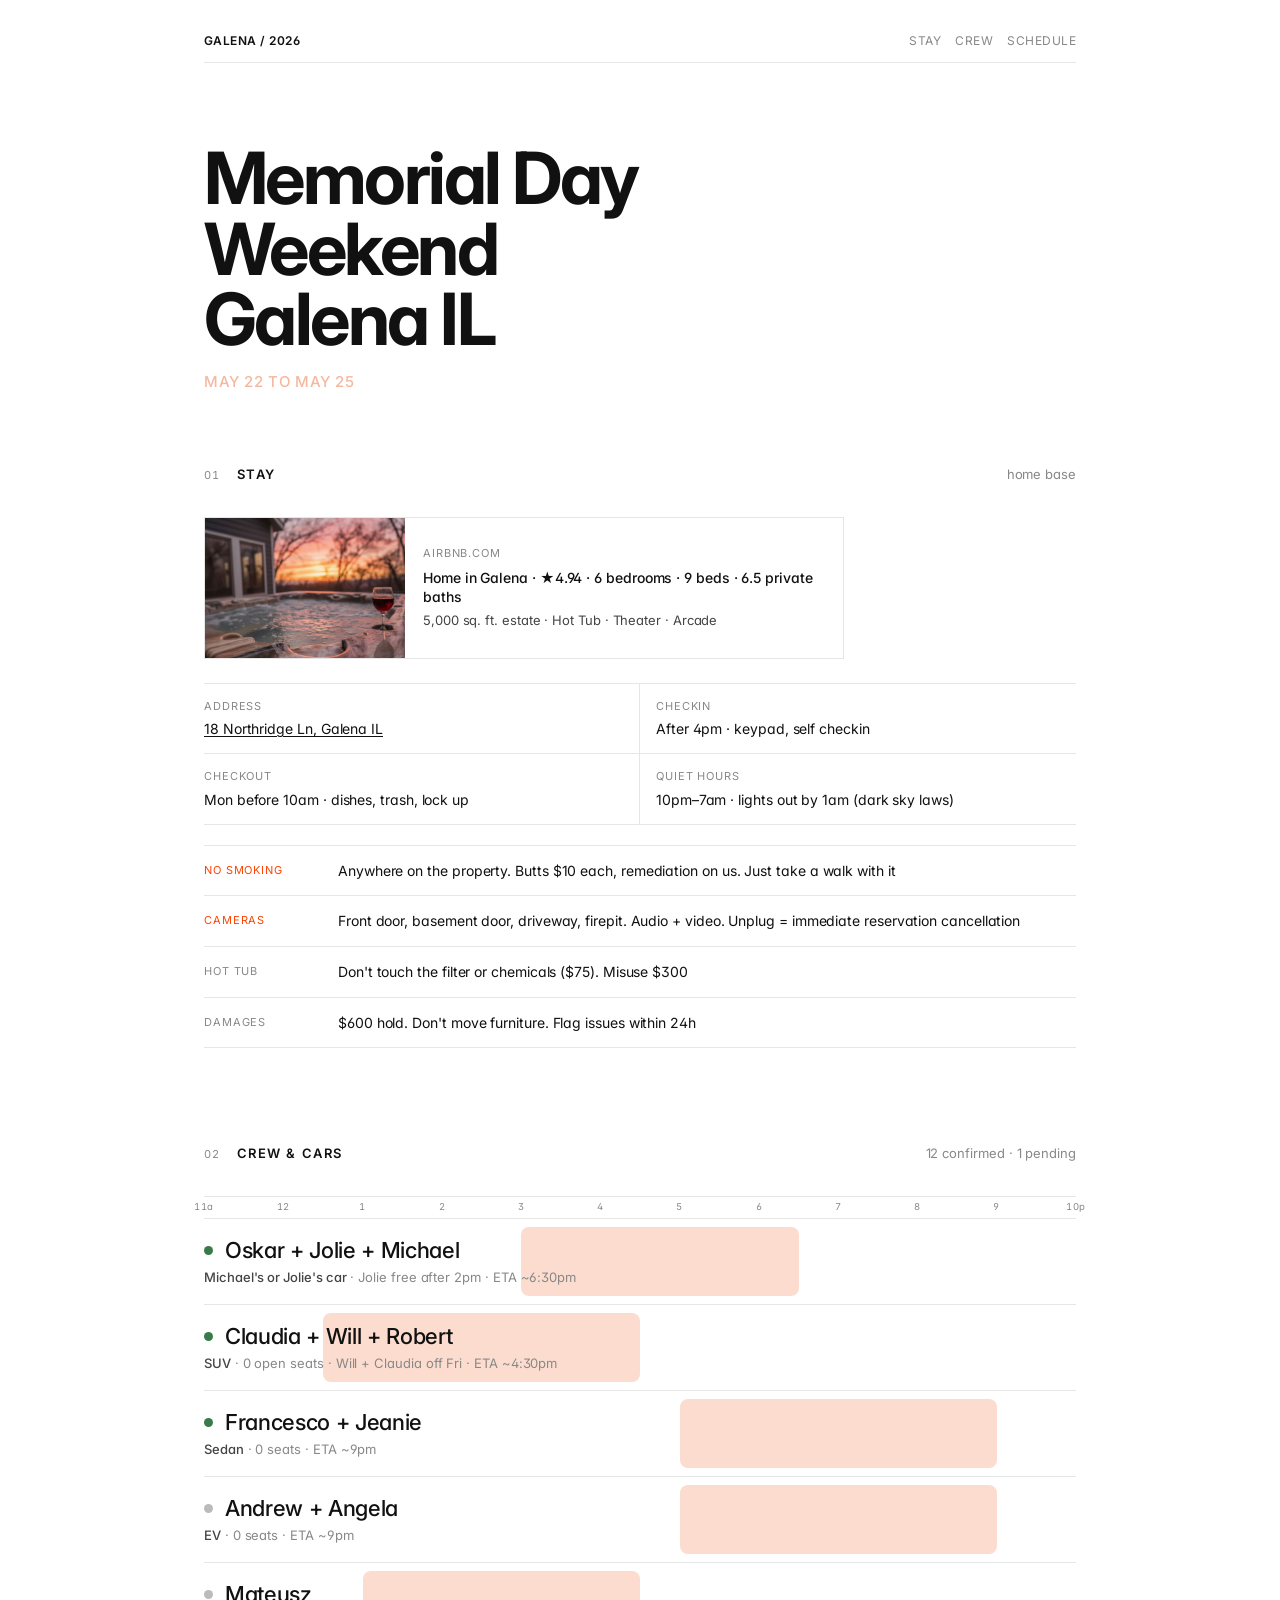
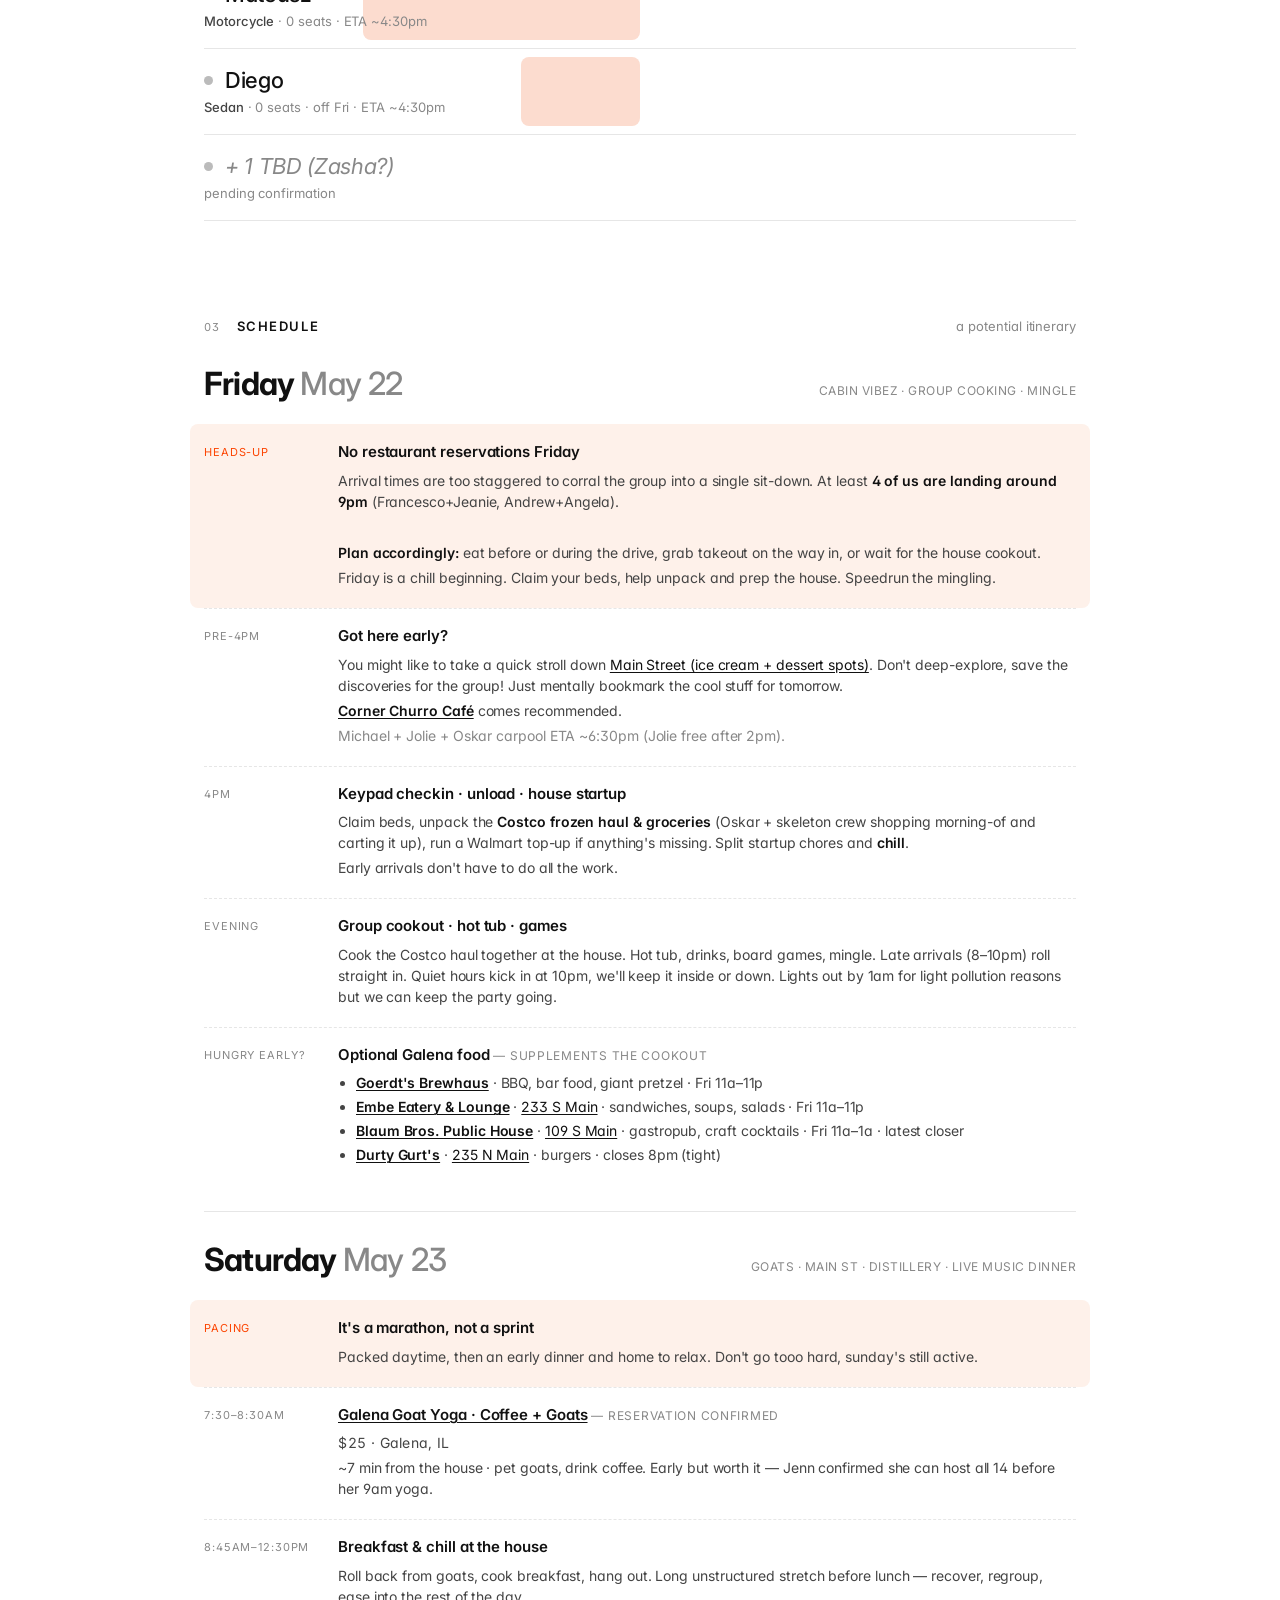
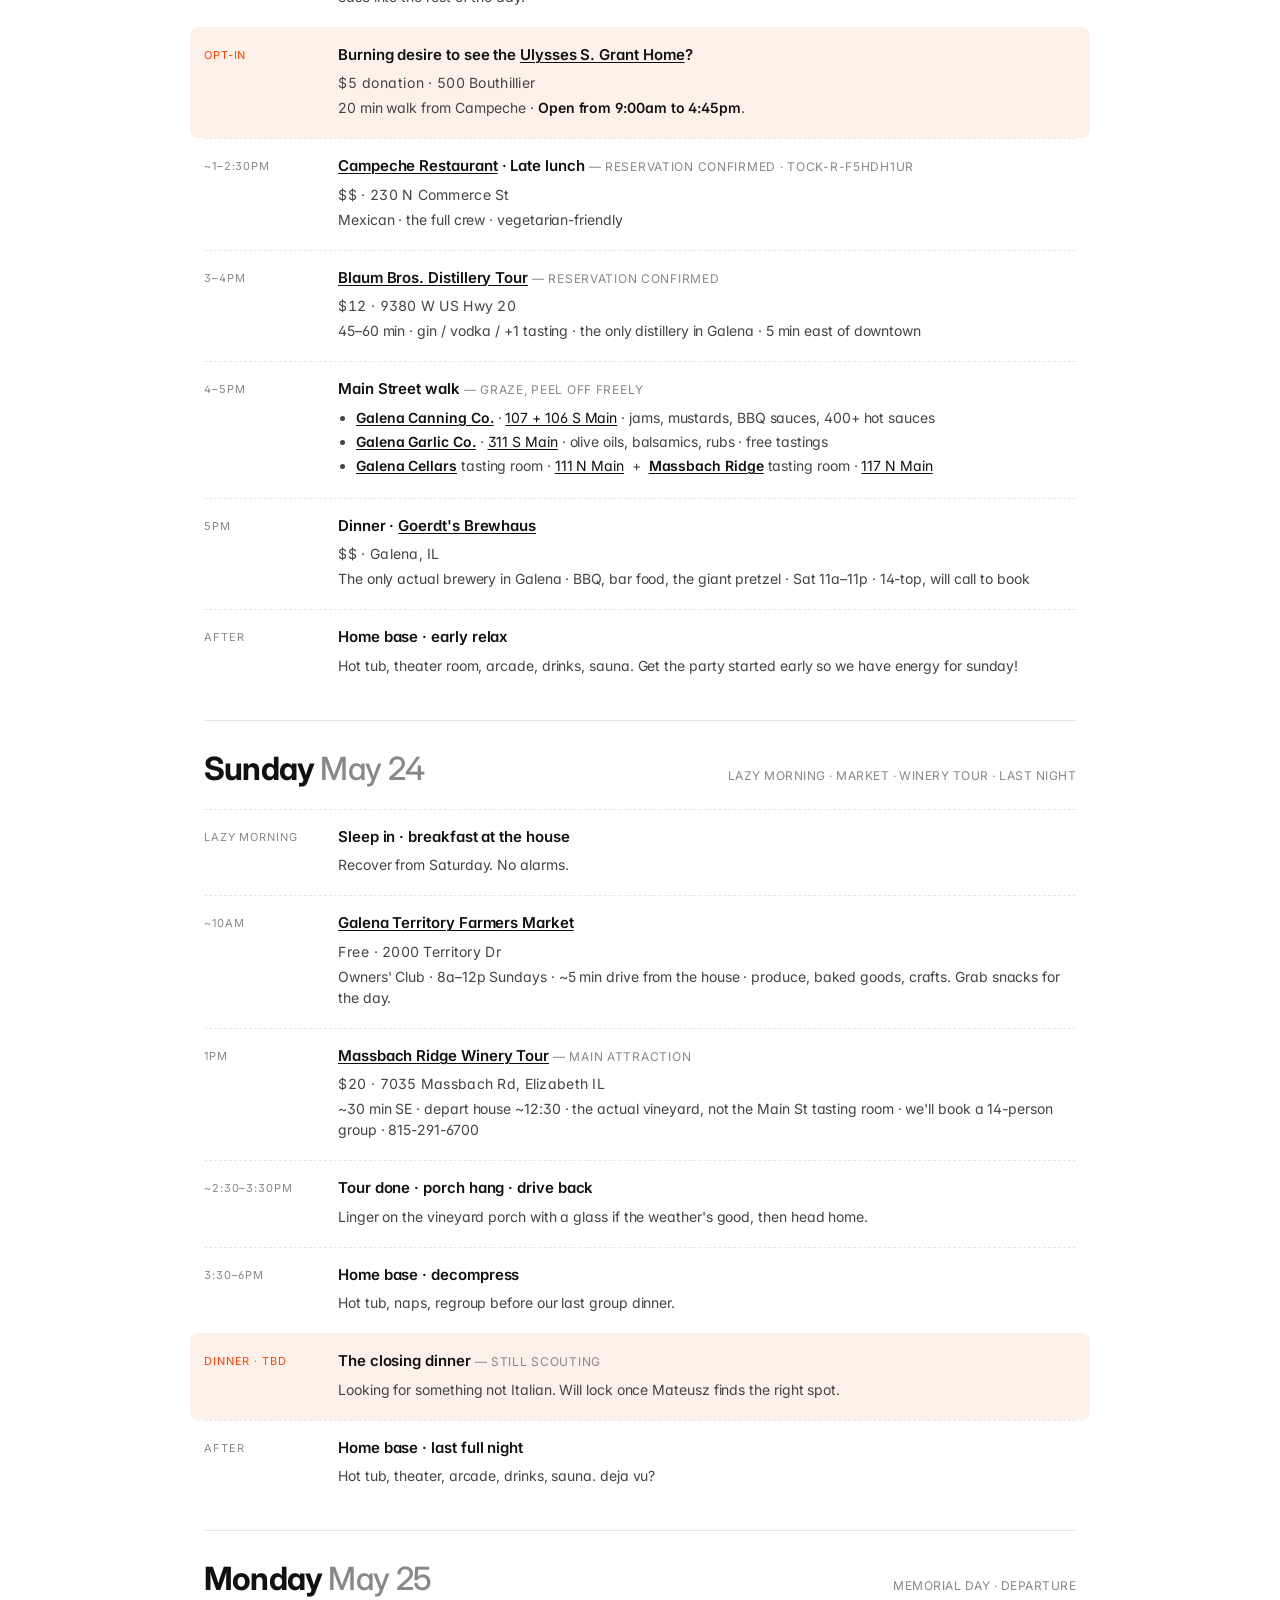
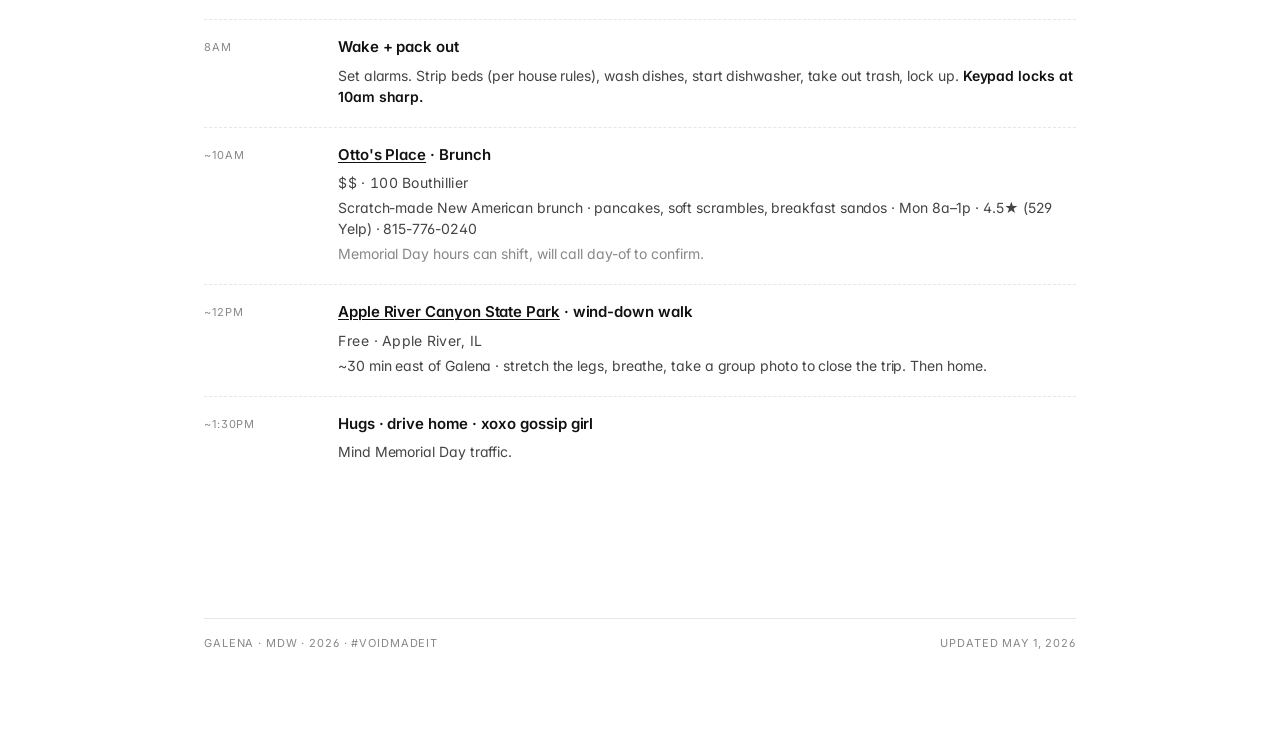
==== docs/index.html @ 702eac86 "Saturday updates: drop Berning, confirm reservations, motorcycle solo - Remove Berning Acres; merge " ====
<!doctype html>
<html lang="en">

<head>
  <meta charset="utf-8" />
  <meta name="viewport" content="width=device-width, initial-scale=1" />
  <title>Galena 2026</title>
  <meta name="description" content="Memorial Day Weekend 2026. Galena, Illinois. May 22–25." />
  <link rel="preconnect" href="https://fonts.googleapis.com">
  <link rel="preconnect" href="https://fonts.gstatic.com" crossorigin>
  <link href="https://fonts.googleapis.com/css2?family=Inter:wght@400;500;600;700&display=swap" rel="stylesheet">
  <link rel="stylesheet" href="styles.css" />
</head>

<body>
  <div class="wrap">

    <div class="topbar">
      <span class="marker">GALENA / 2026</span>
      <nav>
        <a href="#stay">Stay</a>
        <a href="#crew">Crew</a>
        <a href="#days">Schedule</a>
      </nav>
    </div>

    <header class="hero">
      <h1>Memorial Day Weekend Galena IL</h1>
      <h2>May 22 to May 25</h2>
    </header>

    <!-- ——— Stay ——— -->
    <section id="stay">
      <div class="head">
        <span class="num">01</span>
        <h2>Stay</h2>
        <span class="sub">home base</span>
      </div>
      <a class="imsg" href="https://www.airbnb.com/l/AYrg5G9y" target="_blank" rel="noopener">
        <div class="img" style="background-image:url('images/airbnb-cover.jpg')"></div>
        <div class="body">
          <div class="domain">airbnb.com</div>
          <div class="title">Home in Galena · ★4.94 · 6 bedrooms · 9 beds · 6.5 private baths</div>
          <div class="desc">5,000 sq. ft. estate · Hot Tub · Theater · Arcade</div>
        </div>
      </a>

      <div class="facts">
        <div>
          <div class="label">Address</div>
          <div><a href="https://www.google.com/maps/search/?api=1&query=18+Northridge+Ln+Galena+IL+61036"
              target="_blank" rel="noopener">18 Northridge Ln, Galena IL</a></div>
        </div>
        <div>
          <div class="label">Checkin</div>
          <div>After 4pm · keypad, self checkin</div>
        </div>
        <div>
          <div class="label">Checkout</div>
          <div>Mon before 10am · dishes, trash, lock up</div>
        </div>
        <div>
          <div class="label">Quiet hours</div>
          <div>10pm–7am · lights out by 1am (dark sky laws)</div>
        </div>
      </div>

      <div class="alerts" style="margin-top:20px">
        <div class="alert warn">
          <div class="label">No smoking</div>
          <div>Anywhere on the property. Butts $10 each, remediation on us. Just take a walk with it</div>
        </div>
        <div class="alert warn">
          <div class="label">Cameras</div>
          <div>Front door, basement door, driveway, firepit. Audio + video. Unplug = immediate reservation cancellation
          </div>
        </div>
        <div class="alert">
          <div class="label">Hot tub</div>
          <div>Don't touch the filter or chemicals ($75). Misuse $300</div>
        </div>
        <div class="alert">
          <div class="label">Damages</div>
          <div>$600 hold. Don't move furniture. Flag issues within 24h</div>
        </div>
      </div>
    </section>

    <!-- ——— Crew + Cars ——— -->
    <section id="crew">
      <div class="head">
        <span class="num">02</span>
        <h2>Crew &amp; Cars</h2>
        <span class="sub">12 confirmed · 1 pending</span>
      </div>
      <div class="fleet has-gantt">
        <div class="gantt-axis" aria-hidden="true">
          <span style="left:0%">11a</span>
          <span style="left:9.09%">12</span>
          <span style="left:18.18%">1</span>
          <span style="left:27.27%">2</span>
          <span style="left:36.36%">3</span>
          <span style="left:45.45%">4</span>
          <span style="left:54.54%">5</span>
          <span style="left:63.63%">6</span>
          <span style="left:72.72%">7</span>
          <span style="left:81.81%">8</span>
          <span style="left:90.90%">9</span>
          <span style="left:100%">10p</span>
        </div>
        <div class="party" style="--start:4;--end:7.5">
          <div class="who"><span class="dot go"></span>Oskar + Jolie + Michael</div>
          <div class="meta"><span class="vehicle">Michael's or Jolie's car</span> · Jolie free after 2pm · ETA ~6:30pm
          </div>
        </div>
        <div class="party" style="--start:1.5;--end:5.5">
          <div class="who"><span class="dot go"></span>Claudia + Will + Robert</div>
          <div class="meta"><span class="vehicle">SUV</span> · 0 open seats · Will + Claudia off Fri · ETA ~4:30pm</div>
        </div>
        <div class="party" style="--start:6;--end:10">
          <div class="who"><span class="dot go"></span>Francesco + Jeanie</div>
          <div class="meta"><span class="vehicle">Sedan</span> · 0 seats · ETA ~9pm</div>
        </div>
        <div class="party" style="--start:6;--end:10">
          <div class="who"><span class="dot solo"></span>Andrew + Angela</div>
          <div class="meta"><span class="vehicle">EV</span> · 0 seats · ETA ~9pm</div>
        </div>
        <div class="party" style="--start:2;--end:5.5">
          <div class="who"><span class="dot solo"></span>Mateusz</div>
          <div class="meta"><span class="vehicle">Motorcycle</span> · 0 seats · ETA ~4:30pm</div>
        </div>
        <div class="party" style="--start:4;--end:5.5">
          <div class="who"><span class="dot solo"></span>Diego</div>
          <div class="meta"><span class="vehicle">Sedan</span> · 0 seats · off Fri · ETA ~4:30pm</div>
        </div>
        <div class="party tbd">
          <div class="who"><span class="dot solo"></span>+ 1 TBD (Zasha?)</div>
          <div class="meta">pending confirmation</div>
        </div>
      </div>
    </section>

    <!-- ——— Days ——— -->
    <section id="days">
      <div class="head">
        <span class="num">03</span>
        <h2>Schedule</h2>
        <span class="sub">a potential itinerary</span>
      </div>

      <article class="day">
        <div class="day-head">
          <h3>Friday <span class="dim">May 22</span></h3>
          <div class="tagline">cabin vibez · group cooking · mingle</div>
        </div>
        <div class="block warm">
          <div class="time">Heads-up</div>
          <div>
            <h4>No restaurant reservations Friday</h4>
            <p>Arrival times are too staggered to corral the group into a single sit-down. At least <strong>4 of us are
                landing around 9pm</strong> (Francesco+Jeanie, Andrew+Angela).</p>
            <br>
            <p><strong>Plan accordingly:</strong>
              eat before or during the drive, grab takeout on the way in, or wait for the house cookout.</p>
            <p>Friday is a chill beginning. Claim your beds, help unpack and prep the house. Speedrun the mingling.</p>
          </div>
        </div>
        <div class="block">
          <div class="time">Pre-4pm</div>
          <div>
            <h4>Got here early?</h4>
            <p>You might like to take a quick stroll down <a
                href="https://www.google.com/maps/search/ice+cream/@42.4152861,-90.4303959,17z" target="_blank"
                rel="noopener">Main Street (ice cream + dessert spots)</a>. Don't deep-explore, save the discoveries
              for the group! Just mentally bookmark the cool stuff for tomorrow.</p>
            <p><strong><a href="http://www.cornerchurrocafe.com/" target="_blank" rel="noopener">Corner Churro
                  Café</a></strong> comes recommended.</p>
            <p class="note">Michael + Jolie + Oskar carpool ETA ~6:30pm (Jolie free after 2pm).</p>
          </div>
        </div>
        <div class="block">
          <div class="time">4pm</div>
          <div>
            <h4>Keypad checkin · unload · house startup</h4>
            <p>Claim beds, unpack the <strong>Costco frozen haul &amp; groceries</strong> (Oskar + skeleton crew
              shopping
              morning-of and carting it up), run a Walmart top-up if anything's missing. Split startup chores
              and <strong>chill</strong>.</p>
            <p>Early arrivals don't have to do all the work.</p>
          </div>
        </div>
        <div class="block">
          <div class="time">Evening</div>
          <div>
            <h4>Group cookout · hot tub · games</h4>
            <p>Cook the Costco haul together at the house. Hot tub, drinks, board games, mingle. Late arrivals
              (8–10pm) roll straight in. Quiet hours kick in at 10pm, we'll keep it inside or down. Lights out by 1am
              for light pollution reasons but we can keep the party going.</p>
          </div>
        </div>
        <div class="block">
          <div class="time">Hungry early?</div>
          <div>
            <h4>Optional Galena food <span class="block-tag">— supplements the cookout</span></h4>
            <ul>
              <li><strong><a href="https://goerdtsbrewhaus.com/" target="_blank" rel="noopener">Goerdt's
                    Brewhaus</a></strong> · BBQ, bar food, giant pretzel · Fri 11a–11p</li>
              <li><strong><a href="https://embegalena.com/" target="_blank" rel="noopener">Embe Eatery &amp;
                    Lounge</a></strong> · <a
                  href="https://www.google.com/maps/search/?api=1&amp;query=Embe+Eatery+and+Lounge+Galena+IL"
                  target="_blank" rel="noopener">233 S Main</a> · sandwiches, soups, salads · Fri 11a–11p</li>
              <li><strong><a href="https://www.blaumbros.com/the-public-house" target="_blank" rel="noopener">Blaum
                    Bros. Public House</a></strong> · <a
                  href="https://www.google.com/maps/search/?api=1&amp;query=Blaum+Bros+Public+House+Galena+IL"
                  target="_blank" rel="noopener">109 S Main</a> · gastropub, craft cocktails · Fri 11a–1a · latest
                closer</li>
              <li><strong><a href="https://www.durtygurtsburgerjoynt.com/" target="_blank" rel="noopener">Durty
                    Gurt's</a></strong> · <a
                  href="https://www.google.com/maps/search/?api=1&amp;query=Durty+Gurts+Galena+IL" target="_blank"
                  rel="noopener">235 N Main</a> · burgers · closes 8pm (tight)</li>
            </ul>
          </div>
        </div>
      </article>

      <article class="day">
        <div class="day-head">
          <h3>Saturday <span class="dim">May 23</span></h3>
          <div class="tagline">goats · main st · distillery · live music dinner</div>
        </div>
        <div class="block warm">
          <div class="time">Pacing</div>
          <div>
            <h4>It's a marathon, not a sprint</h4>
            <p>Packed daytime, then an early dinner and home to relax. Don't go tooo hard, sunday's still active.</p>
          </div>
        </div>
        <div class="block">
          <div class="time">7:30–8:30am</div>
          <div>
            <h4><a href="https://www.galenagoatyoga.com/coffee-goats" target="_blank" rel="noopener">Galena Goat Yoga ·
                Coffee + Goats</a> <span class="block-tag">— reservation confirmed</span></h4>
            <p class="cost-line"><span class="cost">$25</span> · <a
                href="https://www.google.com/maps/search/?api=1&amp;query=Galena+Goat+Yoga+Galena+IL" target="_blank"
                rel="noopener">Galena, IL</a></p>
            <p>~7 min from the house · pet goats, drink coffee. Early but worth it — Jenn confirmed she can host all 14
              before her 9am yoga.</p>
          </div>
        </div>
        <div class="block">
          <div class="time">8:45am–12:30pm</div>
          <div>
            <h4>Breakfast &amp; chill at the house</h4>
            <p>Roll back from goats, cook breakfast, hang out. Long unstructured stretch before lunch — recover,
              regroup, ease into the rest of the day.</p>
          </div>
        </div>
        <div class="block warm">
          <div class="time">Opt-in</div>
          <div>
            <h4>Burning desire to see the <a href="https://www.granthome.org/" target="_blank" rel="noopener">Ulysses S.
                Grant Home</a>?</h4>
            <p class="cost-line"><span class="cost">$5 donation</span> · <a
                href="https://www.google.com/maps/search/?api=1&amp;query=Ulysses+S+Grant+Home+Galena+IL"
                target="_blank" rel="noopener">500 Bouthillier</a></p>
            <p>20 min walk from Campeche · <strong>Open from 9:00am to 4:45pm</strong>.</p>
          </div>
        </div>
        <div class="block">
          <div class="time">~1–2:30pm</div>
          <div>
            <h4><a href="https://www.campecherestaurant.net/menu" target="_blank" rel="noopener">Campeche
                Restaurant</a> · Late lunch <span class="block-tag">— reservation confirmed · TOCK-R-F5HDH1UR</span></h4>
            <p class="cost-line"><span class="cost">$$</span> · <a
                href="https://www.google.com/maps/place/Campeche+Restaurant/@42.4170213,-90.4282602,17z/data=!3m1!4b1!4m6!3m5!1s0x87e2cfbc19038e0f:0xc1abfa9c0ca53950!8m2!3d42.4170213!4d-90.4256853"
                target="_blank" rel="noopener">230 N Commerce St</a></p>
            <p>Mexican · the full crew · vegetarian-friendly</p>
          </div>
        </div>
        <div class="block">
          <div class="time">3–4pm</div>
          <div>
            <h4><a href="https://www.blaumbros.com/distillery-tour" target="_blank" rel="noopener">Blaum Bros.
                Distillery Tour</a> <span class="block-tag">— reservation confirmed</span></h4>
            <p class="cost-line"><span class="cost">$12</span> · <a
                href="https://www.google.com/maps/search/?api=1&amp;query=Blaum+Bros+Distilling+9380+W+US+Hwy+20+Galena+IL"
                target="_blank" rel="noopener">9380 W US Hwy 20</a></p>
            <p>45–60 min · gin / vodka / +1 tasting · the only distillery in Galena · 5 min east of downtown</p>
          </div>
        </div>
        <div class="block">
          <div class="time">4–5pm</div>
          <div>
            <h4>Main Street walk <span class="block-tag">— graze, peel off freely</span></h4>
            <ul>
              <li><strong><a href="https://galenacanning.com/" target="_blank" rel="noopener">Galena Canning
                    Co.</a></strong> · <a
                  href="https://www.google.com/maps/search/?api=1&amp;query=Galena+Canning+Company+Galena+IL"
                  target="_blank" rel="noopener">107 + 106 S Main</a> · jams, mustards, BBQ sauces, 400+ hot sauces</li>
              <li><strong><a href="https://galenagarlic.com/" target="_blank" rel="noopener">Galena Garlic
                    Co.</a></strong> · <a
                  href="https://www.google.com/maps/search/?api=1&amp;query=Galena+Garlic+Company+Galena+IL"
                  target="_blank" rel="noopener">311 S Main</a> · olive oils, balsamics, rubs · free tastings</li>
              <li><strong><a href="https://galenacellars.com/galenastore/" target="_blank" rel="noopener">Galena
                    Cellars</a></strong> tasting room · <a
                  href="https://www.google.com/maps/search/?api=1&amp;query=Galena+Cellars+111+N+Main+Galena+IL"
                  target="_blank" rel="noopener">111 N Main</a> &nbsp;+&nbsp; <strong><a
                    href="https://massbachridge.com/" target="_blank" rel="noopener">Massbach Ridge</a></strong>
                tasting room · <a
                  href="https://www.google.com/maps/place/Massbach+Ridge+Winery+Tasting+Room+Galena/@42.4163343,-90.5595346,12z"
                  target="_blank" rel="noopener">117 N Main</a></li>
            </ul>
          </div>
        </div>
        <div class="block">
          <div class="time">5pm</div>
          <div>
            <h4>Dinner · <a href="https://goerdtsbrewhaus.com/" target="_blank" rel="noopener">Goerdt's
                Brewhaus</a></h4>
            <p class="cost-line"><span class="cost">$$</span> · <a
                href="https://www.google.com/maps/search/?api=1&amp;query=Goerdts+Brewhaus+Galena+IL" target="_blank"
                rel="noopener">Galena, IL</a></p>
            <p>The only actual brewery in Galena · BBQ, bar food, the giant pretzel · Sat 11a–11p · 14-top, will call to
              book</p>
          </div>
        </div>
        <div class="block">
          <div class="time">After</div>
          <div>
            <h4>Home base · early relax</h4>
            <p>Hot tub, theater room, arcade, drinks, sauna. Get the party started early so we have energy for sunday!
            </p>
          </div>
        </div>
      </article>

      <article class="day">
        <div class="day-head">
          <h3>Sunday <span class="dim">May 24</span></h3>
          <div class="tagline">lazy morning · market · winery tour · last night</div>
        </div>
        <div class="block">
          <div class="time">Lazy morning</div>
          <div>
            <h4>Sleep in · breakfast at the house</h4>
            <p>Recover from Saturday. No alarms.</p>
          </div>
        </div>
        <div class="block">
          <div class="time">~10am</div>
          <div>
            <h4><a href="https://www.visitgalena.org/event/the-galena-territory-farmers-market/6714/" target="_blank"
                rel="noopener">Galena Territory Farmers Market</a></h4>
            <p class="cost-line"><span class="cost">Free</span> · <a
                href="https://www.google.com/maps/search/?api=1&amp;query=Galena+Territory+Owners+Club+2000+Territory+Drive+Galena+IL"
                target="_blank" rel="noopener">2000 Territory Dr</a></p>
            <p>Owners' Club · 8a–12p Sundays · ~5 min drive from the house · produce, baked goods, crafts. Grab snacks
              for the day.</p>
          </div>
        </div>
        <div class="block">
          <div class="time">1pm</div>
          <div>
            <h4><a href="https://massbachridge.com/events-%26-tours" target="_blank" rel="noopener">Massbach Ridge
                Winery Tour</a> <span class="block-tag">— main attraction</span></h4>
            <p class="cost-line"><span class="cost">$20</span> · <a
                href="https://www.google.com/maps/search/?api=1&amp;query=Massbach+Ridge+Winery+7035+Massbach+Rd+Elizabeth+IL"
                target="_blank" rel="noopener">7035 Massbach Rd, Elizabeth IL</a></p>
            <p>~30 min SE · depart house ~12:30 · the actual vineyard, not the Main St tasting room · we'll book a
              14-person group · 815-291-6700</p>
          </div>
        </div>
        <div class="block">
          <div class="time">~2:30–3:30pm</div>
          <div>
            <h4>Tour done · porch hang · drive back</h4>
            <p>Linger on the vineyard porch with a glass if the weather's good, then head home.</p>
          </div>
        </div>
        <div class="block">
          <div class="time">3:30–6pm</div>
          <div>
            <h4>Home base · decompress</h4>
            <p>Hot tub, naps, regroup before our last group dinner.</p>
          </div>
        </div>
        <div class="block warm">
          <div class="time">Dinner · TBD</div>
          <div>
            <h4>The closing dinner <span class="block-tag">— still scouting</span></h4>
            <p>Looking for something not Italian. Will lock once Mateusz finds the right spot.</p>
          </div>
        </div>
        <div class="block">
          <div class="time">After</div>
          <div>
            <h4>Home base · last full night</h4>
            <p>Hot tub, theater, arcade, drinks, sauna. deja vu?</p>
          </div>
        </div>
      </article>

      <article class="day">
        <div class="day-head">
          <h3>Monday <span class="dim">May 25</span></h3>
          <div class="tagline">Memorial Day · departure</div>
        </div>
        <div class="block">
          <div class="time">8am</div>
          <div>
            <h4>Wake + pack out</h4>
            <p>Set alarms. Strip beds (per house rules), wash dishes, start dishwasher, take out trash, lock up.
              <strong>Keypad
                locks at 10am sharp.</strong>
            </p>
          </div>
        </div>
        <div class="block">
          <div class="time">~10am</div>
          <div>
            <h4><a href="https://ottosgalena.com/" target="_blank" rel="noopener">Otto's Place</a> · Brunch</h4>
            <p class="cost-line"><span class="cost">$$</span> · <a
                href="https://www.google.com/maps/search/?api=1&amp;query=Ottos+Place+100+Bouthillier+Galena+IL"
                target="_blank" rel="noopener">100 Bouthillier</a></p>
            <p>Scratch-made New American brunch · pancakes, soft scrambles, breakfast sandos · Mon 8a–1p · 4.5★ (529
              Yelp) · 815-776-0240</p>
            <p class="note">Memorial Day hours can shift, will call day-of to confirm.</p>
          </div>
        </div>
        <div class="block">
          <div class="time">~12pm</div>
          <div>
            <h4><a href="https://dnr.illinois.gov/parks/park.applerivercanyon.html" target="_blank" rel="noopener">Apple
                River Canyon State Park</a> · wind-down walk</h4>
            <p class="cost-line"><span class="cost">Free</span> · <a
                href="https://www.google.com/maps/search/?api=1&amp;query=Apple+River+Canyon+State+Park+Apple+River+IL"
                target="_blank" rel="noopener">Apple River, IL</a></p>
            <p>~30 min east of Galena · stretch the legs, breathe, take a group photo to close the trip. Then home.</p>
          </div>
        </div>
        <div class="block">
          <div class="time">~1:30pm</div>
          <div>
            <h4>Hugs · drive home · xoxo gossip girl</h4>
            <p>Mind Memorial Day traffic.</p>
          </div>
        </div>
      </article>
    </section>

    <footer>
      <span>Galena · MDW · 2026 · #VOIDMADEIT</span>
      <span>updated May 1, 2026</span>
    </footer>

  </div>
</body>

</html>
---- docs/styles.css ----
:root {
  --bg: #ffffff;
  --ink: #111111;
  --ink-soft: #444444;
  --ink-faint: #888888;
  --rule: #e6e6e6;
  --accent: #2b2b2b;
  --warm: #fc4503;
  --warm-bar: #fcdccf;
  --warm-soft: #fef1ea;
  --warm-rule: #f5b89f;
  --maxw: 920px;
}

* { box-sizing: border-box; }
html { -webkit-text-size-adjust: 100%; }

body {
  margin: 0;
  background: var(--bg);
  color: var(--ink);
  font-family: 'Inter', -apple-system, BlinkMacSystemFont, 'Helvetica Neue', Arial, sans-serif;
  font-size: 15px;
  line-height: 1.5;
  font-feature-settings: "ss01", "cv11";
  -webkit-font-smoothing: antialiased;
  letter-spacing: -0.005em;
}

a { color: var(--ink); text-decoration: underline; text-underline-offset: 2px; text-decoration-thickness: 1px; }
a:hover { text-decoration-thickness: 2px; }

.wrap {
  max-width: var(--maxw);
  margin: 0 auto;
  padding: 32px 24px 96px;
}

/* ——— Top nav strip ——— */
.topbar {
  position: sticky;
  top: 0;
  z-index: 10;
  display: flex;
  justify-content: space-between;
  align-items: center;
  gap: 12px;
  font-size: 12px;
  letter-spacing: .04em;
  text-transform: uppercase;
  color: var(--ink-faint);
  padding: 14px 0 12px;
  border-bottom: 1px solid var(--rule);
  margin: -14px 0 56px;
  white-space: nowrap;
  background: rgba(255, 255, 255, .82);
  backdrop-filter: saturate(180%) blur(10px);
  -webkit-backdrop-filter: saturate(180%) blur(10px);
}
.topbar .marker { color: var(--ink); font-weight: 600; flex-shrink: 0; }
.topbar nav { display: flex; gap: 14px; }
.topbar nav a { color: var(--ink-faint); text-decoration: none; }
.topbar nav a:hover { color: var(--ink); }
@media (max-width: 560px) {
  .topbar { font-size: 10.5px; letter-spacing: .03em; gap: 10px; }
  .topbar nav { gap: 10px; }
}
@media (max-width: 400px) {
  .topbar { font-size: 9.5px; }
  .topbar nav { gap: 8px; }
}

/* ——— Hero ——— */
.hero { padding: 24px 0 0; }
.hero h1 {
  font-weight: 700;
  font-size: clamp(40px, 7vw, 72px);
  line-height: .98;
  letter-spacing: -0.035em;
  margin: 0 0 16px;
  max-width: 11ch;
}
.hero h2 {
  font-weight: 500;
  font-size: 15px;
  letter-spacing: .04em;
  text-transform: uppercase;
  color: var(--warm-rule);
  margin: 0 0 24px;
}

/* ——— Section ——— */
section { padding: 48px 0; }
section > .head {
  display: flex;
  align-items: baseline;
  gap: 16px;
  margin-bottom: 32px;
}
section > .head h2 {
  font-weight: 600;
  font-size: 13px;
  letter-spacing: .12em;
  text-transform: uppercase;
  margin: 0;
}
section > .head .num {
  font-size: 11px;
  letter-spacing: .12em;
  color: var(--ink-faint);
  font-variant-numeric: tabular-nums;
}
section > .head .sub {
  margin-left: auto;
  font-size: 13px;
  color: var(--ink-faint);
  letter-spacing: -0.005em;
  text-transform: none;
}

/* ——— Airbnb iMessage-style card ——— */
.imsg {
  display: grid;
  grid-template-columns: 200px 1fr;
  text-decoration: none;
  color: inherit;
  border: 1px solid var(--rule);
  max-width: 640px;
  transition: border-color .15s;
}
.imsg:hover { border-color: var(--ink); }
.imsg .img {
  background: #ddd center/cover no-repeat;
  min-height: 140px;
}
.imsg .body { padding: 14px 18px; align-self: center; }
.imsg .domain {
  font-size: 11px;
  color: var(--ink-faint);
  text-transform: uppercase;
  letter-spacing: .08em;
  margin-bottom: 6px;
}
.imsg .title { font-size: 14px; font-weight: 500; line-height: 1.4; margin-bottom: 4px; }
.imsg .desc { font-size: 13px; color: var(--ink-soft); }
@media (max-width: 520px) {
  .imsg { grid-template-columns: 1fr; }
  .imsg .img { min-height: 180px; }
}

/* ——— Facts grid ——— */
.facts {
  display: flex;
  flex-wrap: wrap;
  margin-top: 24px;
  border-top: 1px solid var(--rule);
  border-bottom: 1px solid var(--rule);
}
.facts > div {
  flex: 1 1 calc(50% - 1px);
  min-width: 0;
  padding: 14px 16px;
  font-size: 14px;
  border-bottom: 1px solid var(--rule);
}
.facts > div:nth-child(odd) {
  padding-left: 0;
  border-right: 1px solid var(--rule);
}
.facts > div:nth-child(even) { padding-right: 0; }
.facts > div:nth-last-child(-n+2) { border-bottom: none; }
.facts .label {
  display: block;
  font-size: 11px;
  letter-spacing: .08em;
  text-transform: uppercase;
  color: var(--ink-faint);
  margin-bottom: 4px;
}
@media (max-width: 480px) {
  .facts > div { padding: 12px 12px; font-size: 13px; }
  .facts > div:nth-child(odd) { padding-left: 0; padding-right: 10px; }
  .facts > div:nth-child(even) { padding-left: 10px; padding-right: 0; }
}

/* ——— Alert rows (house rules) ——— */
.alerts { border-top: 1px solid var(--rule); }
.alert {
  border-bottom: 1px solid var(--rule);
  padding: 14px 0;
  display: grid;
  grid-template-columns: 110px 1fr;
  gap: 24px;
  font-size: 14px;
  line-height: 1.55;
}
.alert .label {
  font-size: 11px;
  letter-spacing: .08em;
  text-transform: uppercase;
  color: var(--ink-faint);
  padding-top: 2px;
}
.alert.warn .label { color: var(--warm); }
@media (max-width: 520px) {
  .alert { grid-template-columns: 1fr; gap: 4px; }
}

/* ——— Crew & Cars ——— */
.fleet { border-top: 1px solid var(--rule); }
.party {
  position: relative;
  border-bottom: 1px solid var(--rule);
  padding: 18px 0 16px;
}

/* ——— Friday-arrivals gantt (background bars) ——— */
.fleet.has-gantt { --gantt-total: 11; }
.gantt-axis {
  position: relative;
  height: 18px;
  margin-top: 4px;
  border-bottom: 1px solid var(--rule);
}
.gantt-axis span {
  position: absolute;
  bottom: 4px;
  transform: translateX(-50%);
  font-size: 9.5px;
  letter-spacing: .04em;
  color: var(--ink-faint);
  font-variant-numeric: tabular-nums;
  white-space: nowrap;
}
.fleet.has-gantt .party[style*="--start"]::before {
  content: '';
  position: absolute;
  left: calc(var(--start) / var(--gantt-total) * 100%);
  width: calc((var(--end) - var(--start)) / var(--gantt-total) * 100%);
  top: 8px;
  bottom: 8px;
  background: var(--warm-bar);
  border-radius: 8px;
  z-index: 0;
  pointer-events: none;
}
.fleet.has-gantt .party > * { position: relative; z-index: 1; }
@media (max-width: 560px) {
  .gantt-axis span { font-size: 9px; }
}
.party .who {
  font-size: 22px;
  font-weight: 500;
  letter-spacing: -0.015em;
  line-height: 1.25;
}
.party .meta {
  margin-top: 4px;
  font-size: 13px;
  color: var(--ink-faint);
  letter-spacing: -0.005em;
}
.party .meta .vehicle {
  color: var(--ink-soft);
  font-weight: 500;
}
.party.tbd .who { color: var(--ink-faint); font-style: italic; font-weight: 400; }
.dot {
  display: inline-block;
  width: 9px; height: 9px;
  border-radius: 50%;
  background: var(--accent);
  margin-right: 12px;
  vertical-align: middle;
  transform: translateY(-2px);
}
.dot.go { background: #3a7a4a; }
.dot.need { background: #b04a1f; }
.dot.solo { background: #bbb; }
.dot.maybe { background: #c89a2b; }

/* ——— Day cards (flat, hairline) ——— */
.day {
  border-top: 1px solid var(--rule);
  padding: 32px 0 24px;
}
.day:first-of-type { border-top: none; padding-top: 0; }
.day-head {
  display: grid;
  grid-template-columns: 1fr auto;
  gap: 20px;
  align-items: baseline;
  margin-bottom: 24px;
}
.day-head h3 {
  font-weight: 700;
  font-size: 32px;
  letter-spacing: -0.025em;
  margin: 0;
  line-height: 1;
}
.day-head h3 .dim { color: var(--ink-faint); font-weight: 500; }
.day-head .tagline {
  font-size: 12px;
  color: var(--ink-faint);
  letter-spacing: .04em;
  text-transform: uppercase;
  text-align: right;
}

.block {
  display: grid;
  grid-template-columns: 110px 1fr;
  gap: 24px;
  padding: 16px 0;
  border-top: 1px dashed var(--rule);
}
.block:first-of-type { border-top: 1px solid var(--rule); }
.block.warm {
  background: var(--warm-soft);
  border-radius: 8px;
  padding-left: 14px;
  padding-right: 14px;
  margin-left: -14px;
  margin-right: -14px;
  border-top-color: transparent;
}
.block.warm + .block { border-top-color: var(--rule); }
.block.warm .time { color: var(--warm); }

/* ——— Cost + address line under event titles ——— */
.cost-line {
  margin: 4px 0 8px;
  font-size: 12px;
  color: var(--ink-faint);
  letter-spacing: .02em;
  font-variant-numeric: tabular-nums;
}
.cost-line .cost {
  color: var(--ink-soft);
  letter-spacing: .04em;
}
.cost-line a {
  color: var(--ink-soft);
  text-decoration: none;
}
.cost-line a:hover { text-decoration: underline; }
.block .time {
  font-size: 11px;
  letter-spacing: .08em;
  text-transform: uppercase;
  color: var(--ink-faint);
  padding-top: 3px;
}
.block h4 {
  font-weight: 600;
  font-size: 15px;
  margin: 0 0 6px;
  letter-spacing: -0.005em;
}
.block p { margin: 4px 0; color: var(--ink-soft); font-size: 14px; }
.block p.note { color: var(--ink-faint); }
.block .block-tag {
  font-weight: 400;
  color: var(--ink-faint);
  font-size: 12px;
  letter-spacing: .06em;
  text-transform: uppercase;
}
.block ul { margin: 6px 0; padding-left: 18px; color: var(--ink-soft); font-size: 14px; }
.block li { margin-bottom: 3px; }
.block strong { color: var(--ink); font-weight: 600; }
@media (max-width: 560px) {
  .day-head { grid-template-columns: 1fr; gap: 6px; }
  .day-head .tagline { text-align: left; }
  .block { grid-template-columns: 1fr; gap: 4px; }
}

/* ——— Footer ——— */
footer {
  margin-top: 64px;
  padding-top: 16px;
  border-top: 1px solid var(--rule);
  color: var(--ink-faint);
  font-size: 11px;
  letter-spacing: .08em;
  text-transform: uppercase;
  display: flex;
  justify-content: space-between;
  flex-wrap: wrap;
  gap: 8px;
}

@media (max-width: 560px) {
  .wrap { padding: 20px 18px 64px; }
  .topbar { margin-bottom: 24px; }
  .hero { padding: 8px 0 0; }
  .hero h1 { margin-bottom: 12px; }
  .hero h2 { margin-bottom: 16px; }
  section { padding: 28px 0; }
  section > .head { margin-bottom: 20px; }
}
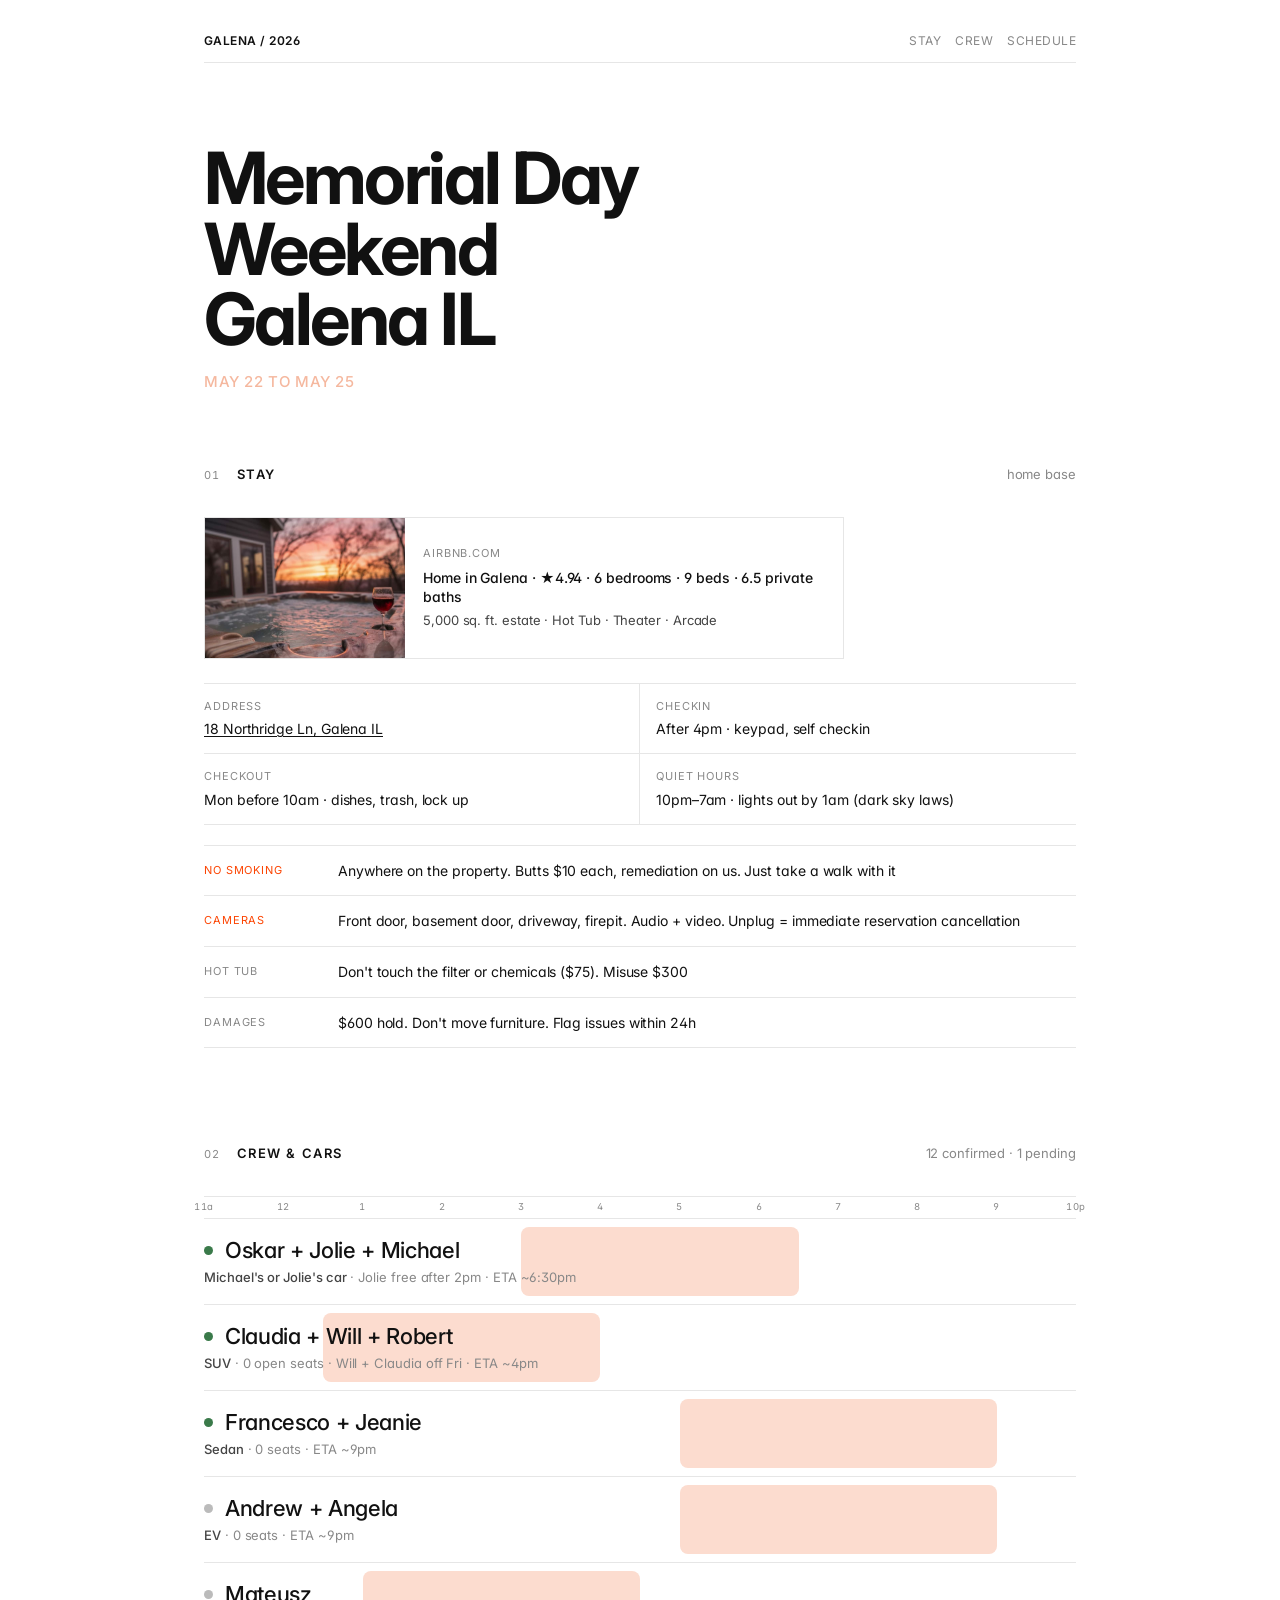
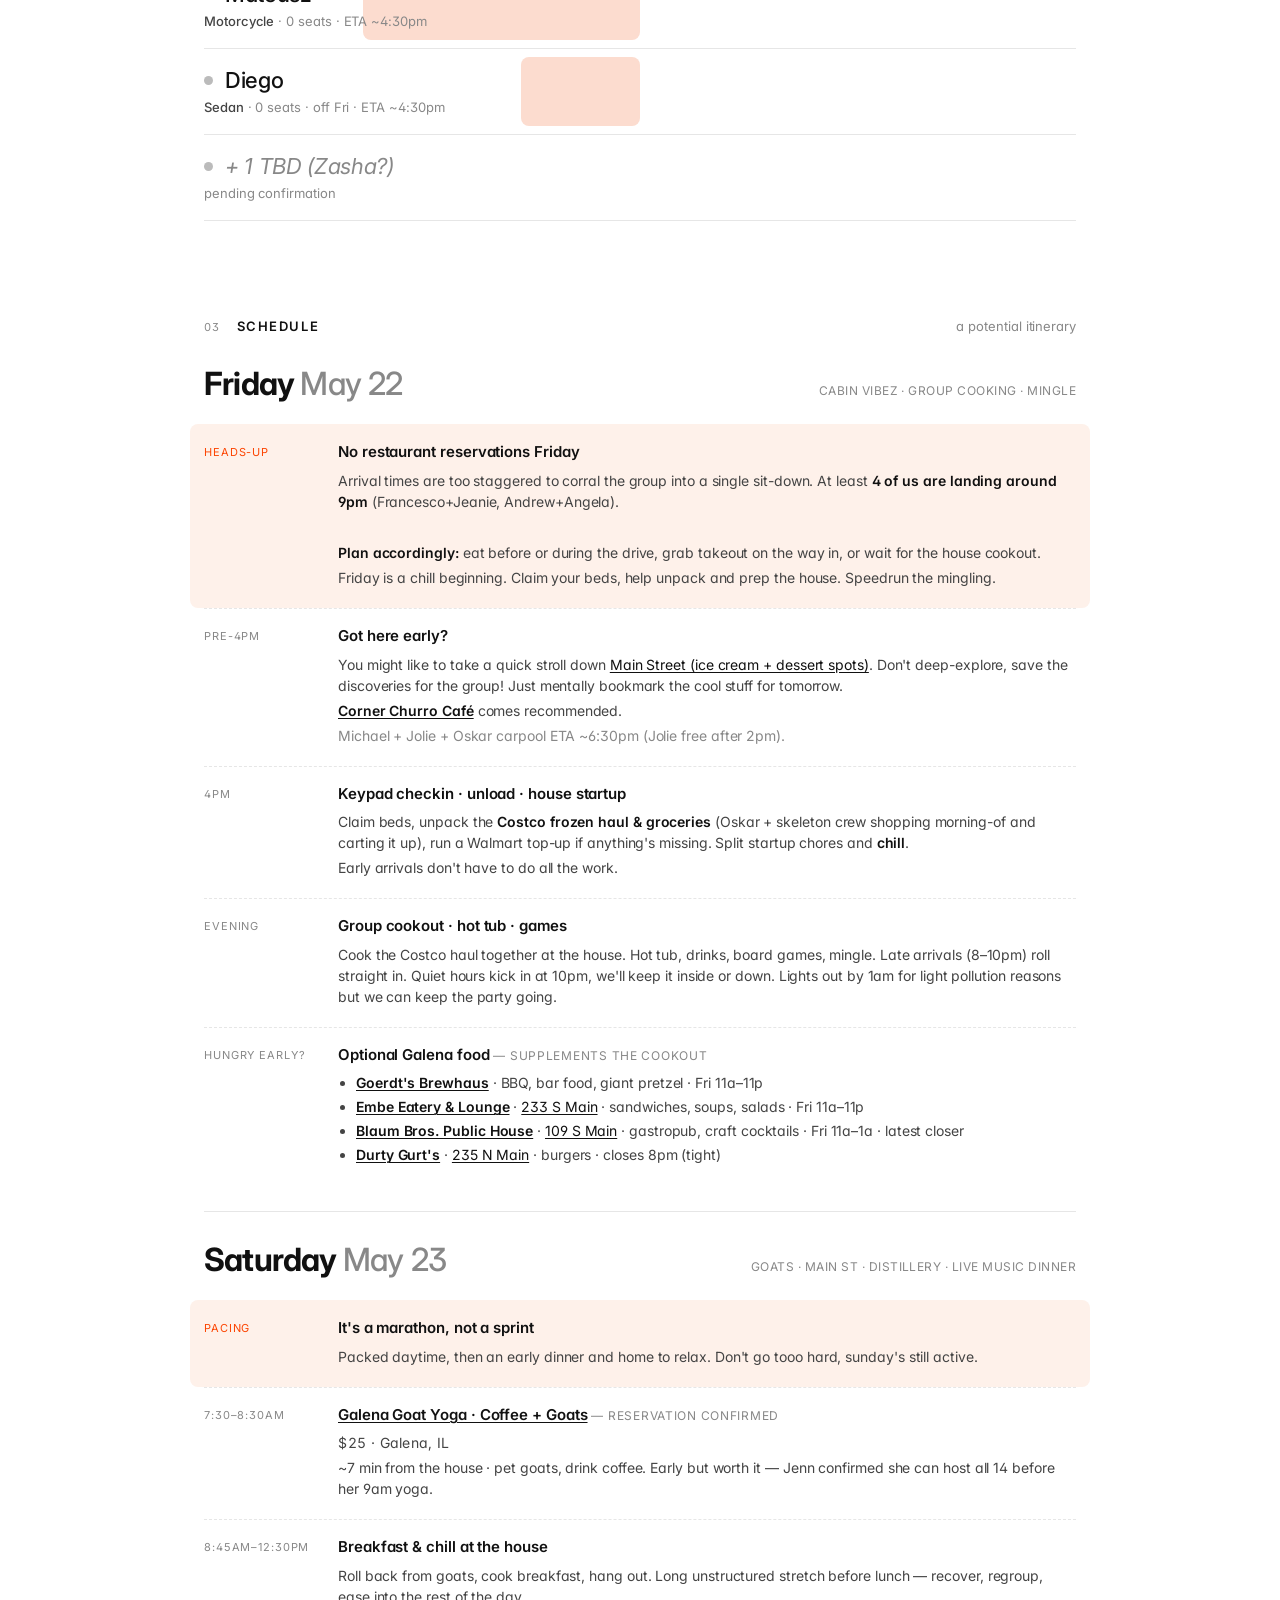
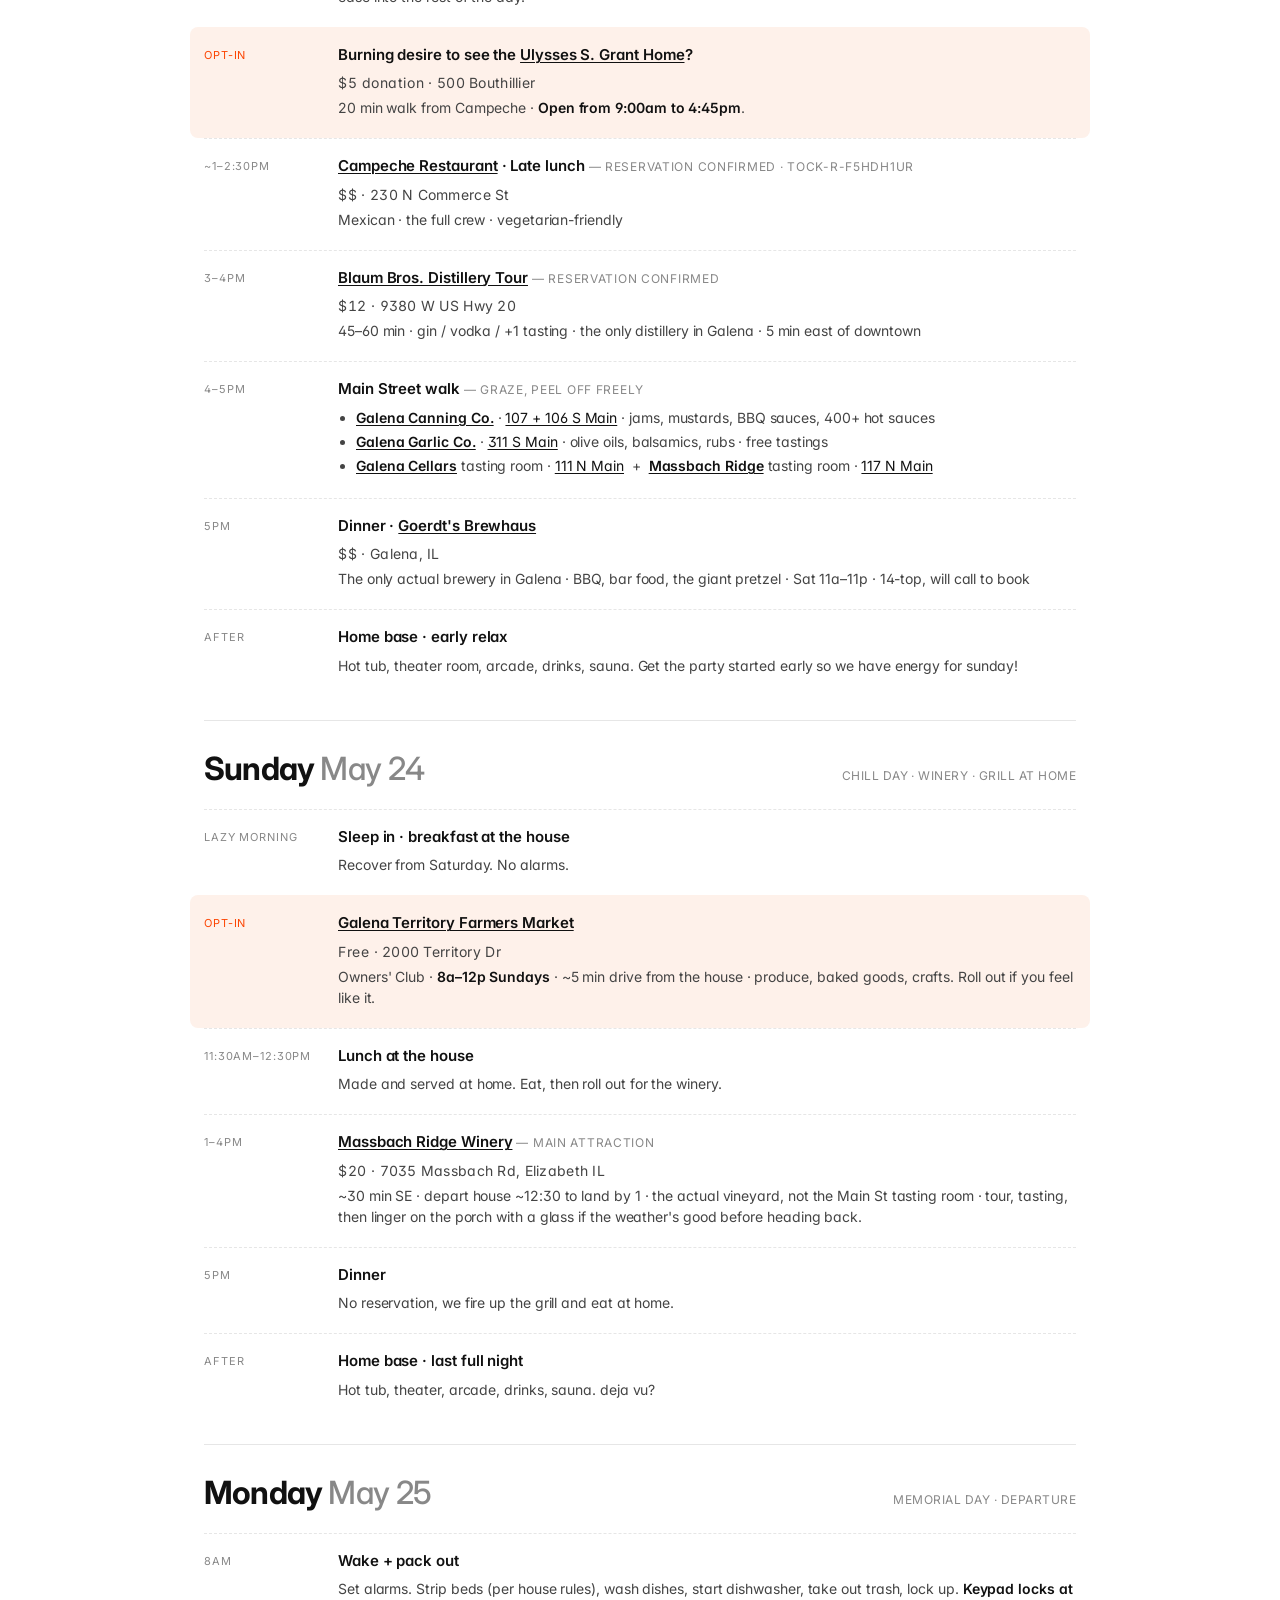
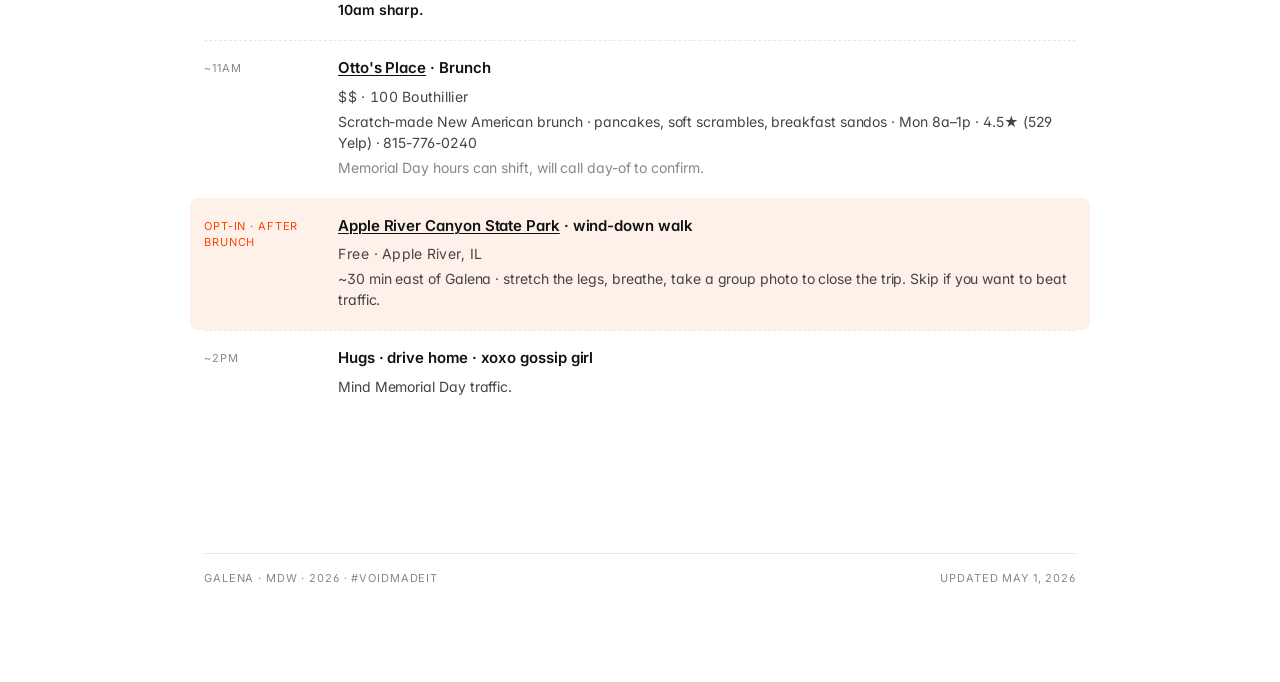
==== commit 2d8db623: "Sunday chill day + Monday tweaks - Sunday reflowed: opt-in farmers market, lunch at home 11:30–12:30" ====
--- a/docs/index.html
+++ b/docs/index.html
@@ -113,9 +113,9 @@
           <div class="meta"><span class="vehicle">Michael's or Jolie's car</span> · Jolie free after 2pm · ETA ~6:30pm
           </div>
         </div>
-        <div class="party" style="--start:1.5;--end:5.5">
+        <div class="party" style="--start:1.5;--end:5">
           <div class="who"><span class="dot go"></span>Claudia + Will + Robert</div>
-          <div class="meta"><span class="vehicle">SUV</span> · 0 open seats · Will + Claudia off Fri · ETA ~4:30pm</div>
+          <div class="meta"><span class="vehicle">SUV</span> · 0 open seats · Will + Claudia off Fri · ETA ~4pm</div>
         </div>
         <div class="party" style="--start:6;--end:10">
           <div class="who"><span class="dot go"></span>Francesco + Jeanie</div>
@@ -337,7 +337,7 @@
       <article class="day">
         <div class="day-head">
           <h3>Sunday <span class="dim">May 24</span></h3>
-          <div class="tagline">lazy morning · market · winery tour · last night</div>
+          <div class="tagline">chill day · winery · grill at home</div>
         </div>
         <div class="block">
           <div class="time">Lazy morning</div>
@@ -346,49 +346,42 @@
             <p>Recover from Saturday. No alarms.</p>
           </div>
         </div>
-        <div class="block">
-          <div class="time">~10am</div>
+        <div class="block warm">
+          <div class="time">Opt-in</div>
           <div>
             <h4><a href="https://www.visitgalena.org/event/the-galena-territory-farmers-market/6714/" target="_blank"
                 rel="noopener">Galena Territory Farmers Market</a></h4>
             <p class="cost-line"><span class="cost">Free</span> · <a
                 href="https://www.google.com/maps/search/?api=1&amp;query=Galena+Territory+Owners+Club+2000+Territory+Drive+Galena+IL"
                 target="_blank" rel="noopener">2000 Territory Dr</a></p>
-            <p>Owners' Club · 8a–12p Sundays · ~5 min drive from the house · produce, baked goods, crafts. Grab snacks
-              for the day.</p>
-          </div>
-        </div>
-        <div class="block">
-          <div class="time">1pm</div>
+            <p>Owners' Club · <strong>8a–12p Sundays</strong> · ~5 min drive from the house · produce, baked goods,
+              crafts. Roll out if you feel like it.</p>
+          </div>
+        </div>
+        <div class="block">
+          <div class="time">11:30am–12:30pm</div>
+          <div>
+            <h4>Lunch at the house</h4>
+            <p>Made and served at home. Eat, then roll out for the winery.</p>
+          </div>
+        </div>
+        <div class="block">
+          <div class="time">1–4pm</div>
           <div>
             <h4><a href="https://massbachridge.com/events-%26-tours" target="_blank" rel="noopener">Massbach Ridge
-                Winery Tour</a> <span class="block-tag">— main attraction</span></h4>
+                Winery</a> <span class="block-tag">— main attraction</span></h4>
             <p class="cost-line"><span class="cost">$20</span> · <a
                 href="https://www.google.com/maps/search/?api=1&amp;query=Massbach+Ridge+Winery+7035+Massbach+Rd+Elizabeth+IL"
                 target="_blank" rel="noopener">7035 Massbach Rd, Elizabeth IL</a></p>
-            <p>~30 min SE · depart house ~12:30 · the actual vineyard, not the Main St tasting room · we'll book a
-              14-person group · 815-291-6700</p>
-          </div>
-        </div>
-        <div class="block">
-          <div class="time">~2:30–3:30pm</div>
-          <div>
-            <h4>Tour done · porch hang · drive back</h4>
-            <p>Linger on the vineyard porch with a glass if the weather's good, then head home.</p>
-          </div>
-        </div>
-        <div class="block">
-          <div class="time">3:30–6pm</div>
-          <div>
-            <h4>Home base · decompress</h4>
-            <p>Hot tub, naps, regroup before our last group dinner.</p>
-          </div>
-        </div>
-        <div class="block warm">
-          <div class="time">Dinner · TBD</div>
-          <div>
-            <h4>The closing dinner <span class="block-tag">— still scouting</span></h4>
-            <p>Looking for something not Italian. Will lock once Mateusz finds the right spot.</p>
+            <p>~30 min SE · depart house ~12:30 to land by 1 · the actual vineyard, not the Main St tasting room · tour,
+              tasting, then linger on the porch with a glass if the weather's good before heading back.</p>
+          </div>
+        </div>
+        <div class="block">
+          <div class="time">5pm</div>
+          <div>
+            <h4>Dinner</h4>
+            <p>No reservation, we fire up the grill and eat at home.</p>
           </div>
         </div>
         <div class="block">
@@ -416,7 +409,7 @@
           </div>
         </div>
         <div class="block">
-          <div class="time">~10am</div>
+          <div class="time">~11am</div>
           <div>
             <h4><a href="https://ottosgalena.com/" target="_blank" rel="noopener">Otto's Place</a> · Brunch</h4>
             <p class="cost-line"><span class="cost">$$</span> · <a
@@ -427,19 +420,20 @@
             <p class="note">Memorial Day hours can shift, will call day-of to confirm.</p>
           </div>
         </div>
-        <div class="block">
-          <div class="time">~12pm</div>
+        <div class="block warm">
+          <div class="time">Opt-in · after brunch</div>
           <div>
             <h4><a href="https://dnr.illinois.gov/parks/park.applerivercanyon.html" target="_blank" rel="noopener">Apple
                 River Canyon State Park</a> · wind-down walk</h4>
             <p class="cost-line"><span class="cost">Free</span> · <a
                 href="https://www.google.com/maps/search/?api=1&amp;query=Apple+River+Canyon+State+Park+Apple+River+IL"
                 target="_blank" rel="noopener">Apple River, IL</a></p>
-            <p>~30 min east of Galena · stretch the legs, breathe, take a group photo to close the trip. Then home.</p>
-          </div>
-        </div>
-        <div class="block">
-          <div class="time">~1:30pm</div>
+            <p>~30 min east of Galena · stretch the legs, breathe, take a group photo to close the trip. Skip if you
+              want to beat traffic.</p>
+          </div>
+        </div>
+        <div class="block">
+          <div class="time">~2pm</div>
           <div>
             <h4>Hugs · drive home · xoxo gossip girl</h4>
             <p>Mind Memorial Day traffic.</p>
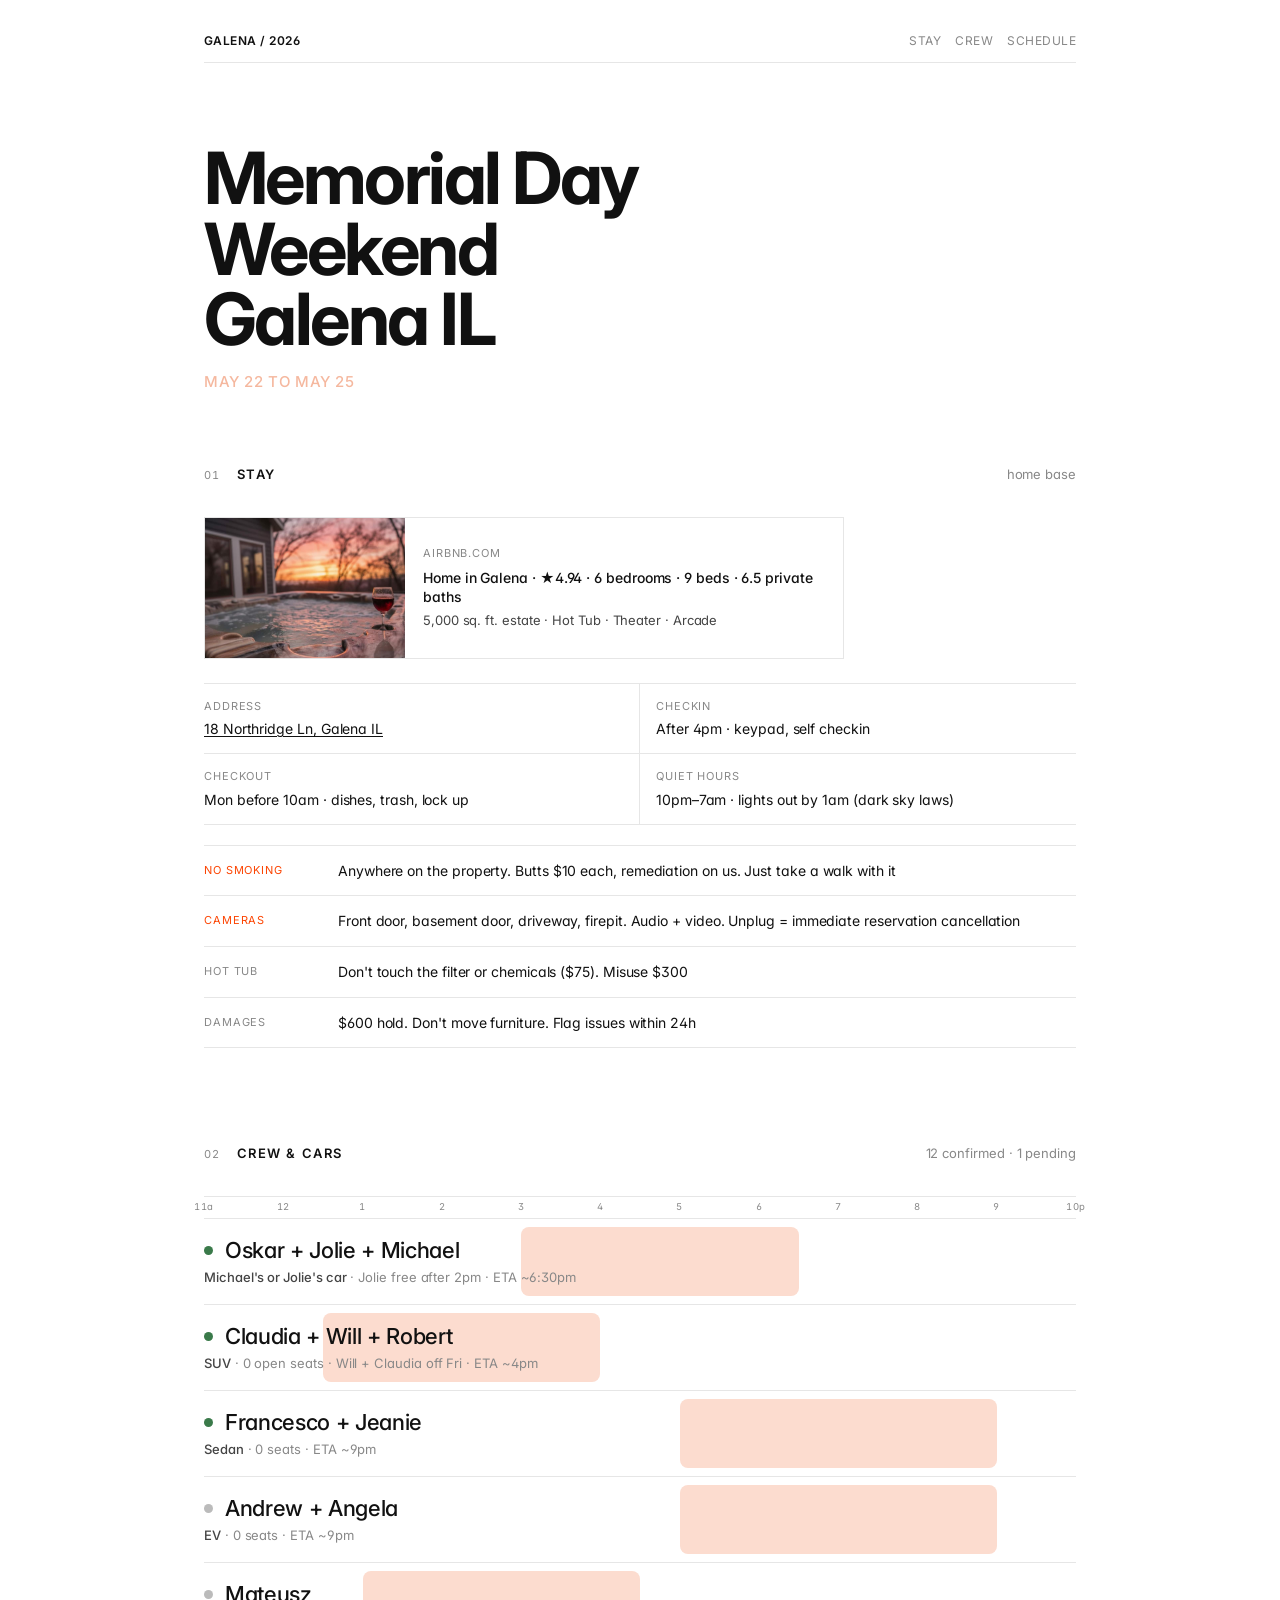
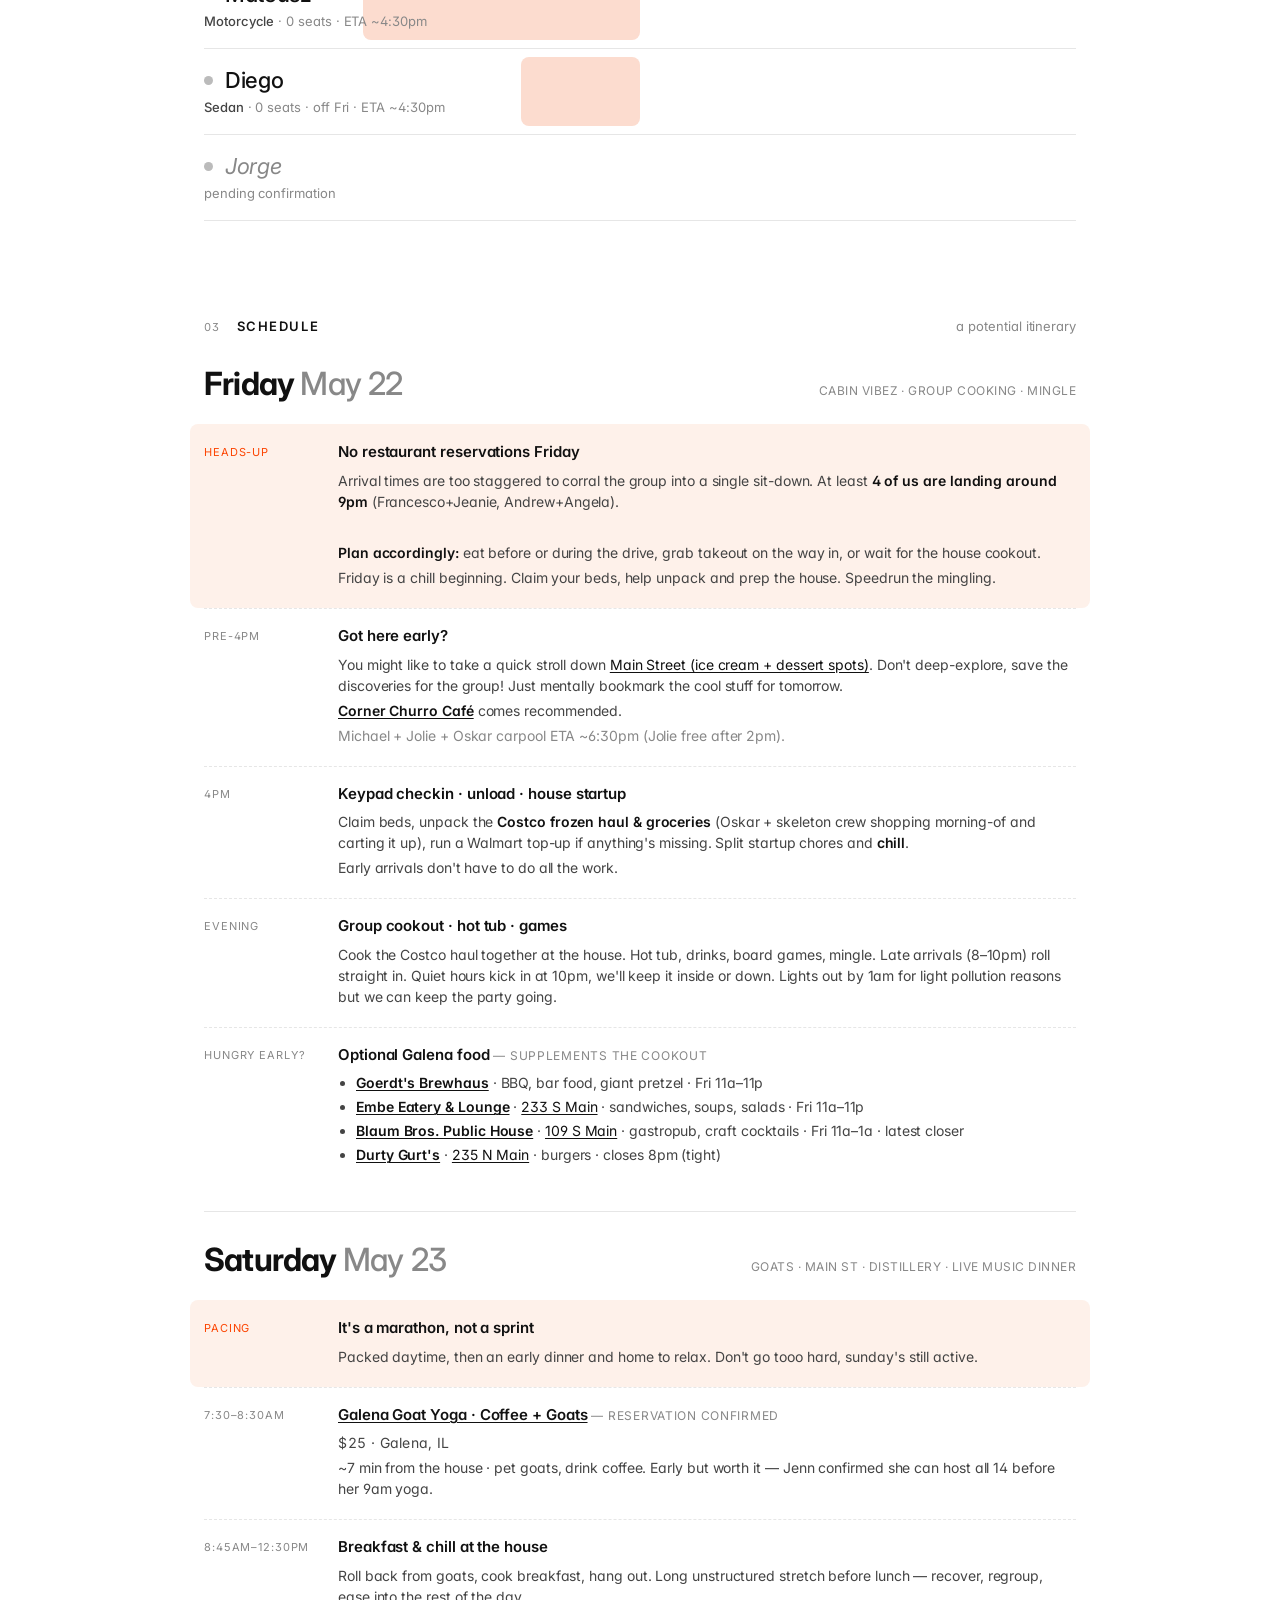
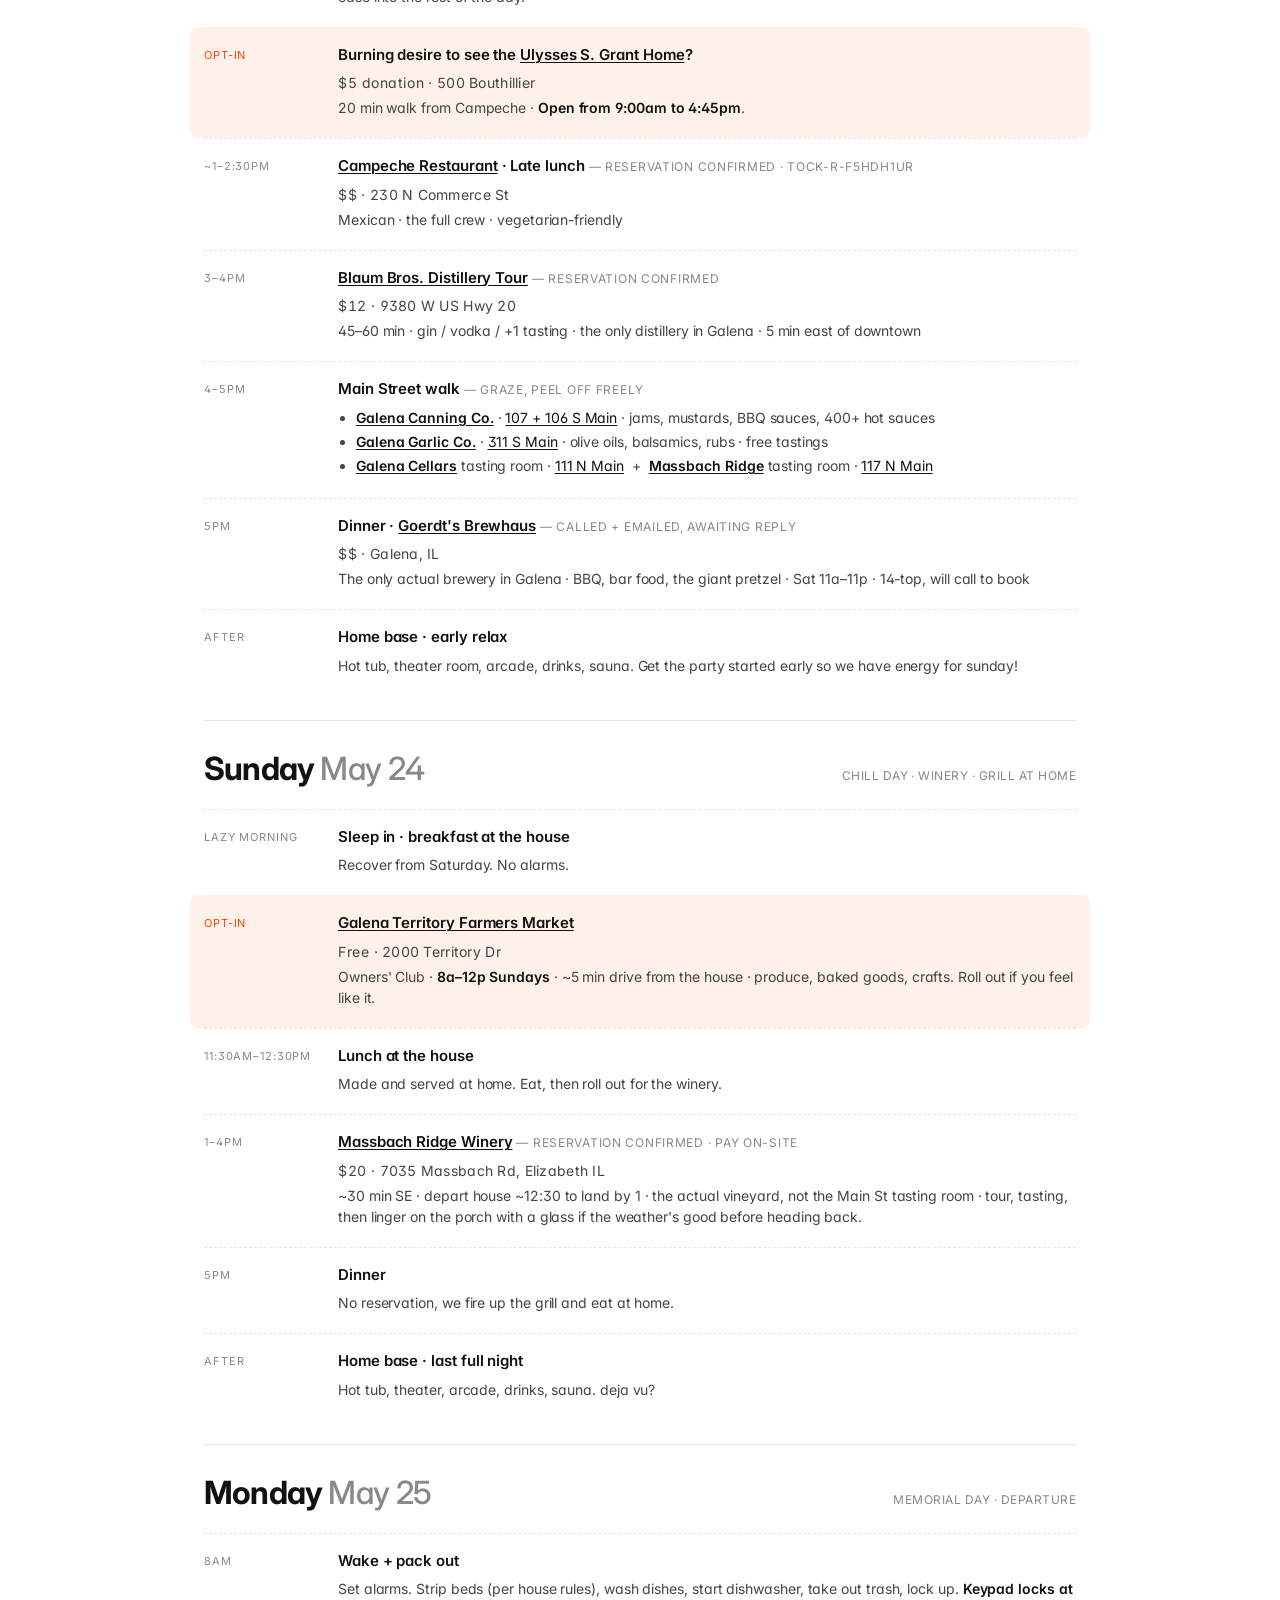
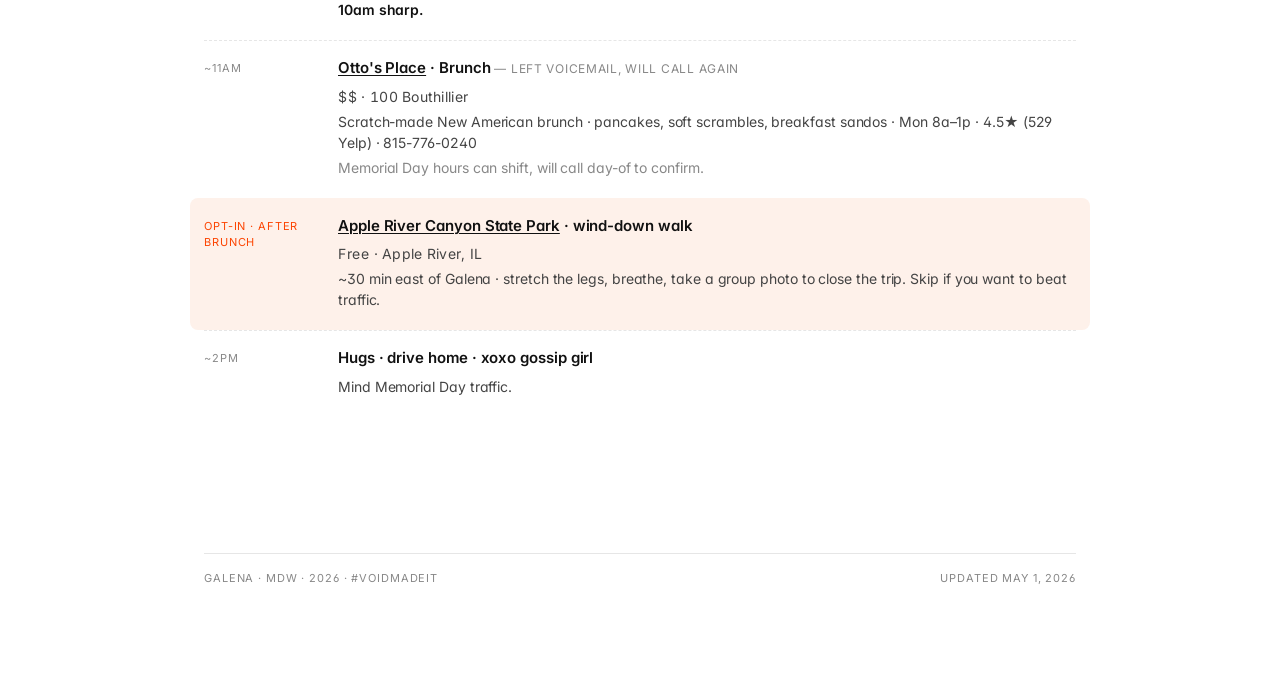
==== commit 95192d25: "Roster + reservation status updates - Zasha-TBD card swapped for Jorge (still pending confirmation) " ====
--- a/docs/index.html
+++ b/docs/index.html
@@ -134,7 +134,7 @@
           <div class="meta"><span class="vehicle">Sedan</span> · 0 seats · off Fri · ETA ~4:30pm</div>
         </div>
         <div class="party tbd">
-          <div class="who"><span class="dot solo"></span>+ 1 TBD (Zasha?)</div>
+          <div class="who"><span class="dot solo"></span>Jorge</div>
           <div class="meta">pending confirmation</div>
         </div>
       </div>
@@ -316,7 +316,7 @@
           <div class="time">5pm</div>
           <div>
             <h4>Dinner · <a href="https://goerdtsbrewhaus.com/" target="_blank" rel="noopener">Goerdt's
-                Brewhaus</a></h4>
+                Brewhaus</a> <span class="block-tag">— called + emailed, awaiting reply</span></h4>
             <p class="cost-line"><span class="cost">$$</span> · <a
                 href="https://www.google.com/maps/search/?api=1&amp;query=Goerdts+Brewhaus+Galena+IL" target="_blank"
                 rel="noopener">Galena, IL</a></p>
@@ -369,7 +369,7 @@
           <div class="time">1–4pm</div>
           <div>
             <h4><a href="https://massbachridge.com/events-%26-tours" target="_blank" rel="noopener">Massbach Ridge
-                Winery</a> <span class="block-tag">— main attraction</span></h4>
+                Winery</a> <span class="block-tag">— reservation confirmed · pay on-site</span></h4>
             <p class="cost-line"><span class="cost">$20</span> · <a
                 href="https://www.google.com/maps/search/?api=1&amp;query=Massbach+Ridge+Winery+7035+Massbach+Rd+Elizabeth+IL"
                 target="_blank" rel="noopener">7035 Massbach Rd, Elizabeth IL</a></p>
@@ -411,7 +411,7 @@
         <div class="block">
           <div class="time">~11am</div>
           <div>
-            <h4><a href="https://ottosgalena.com/" target="_blank" rel="noopener">Otto's Place</a> · Brunch</h4>
+            <h4><a href="https://ottosgalena.com/" target="_blank" rel="noopener">Otto's Place</a> · Brunch <span class="block-tag">— left voicemail, will call again</span></h4>
             <p class="cost-line"><span class="cost">$$</span> · <a
                 href="https://www.google.com/maps/search/?api=1&amp;query=Ottos+Place+100+Bouthillier+Galena+IL"
                 target="_blank" rel="noopener">100 Bouthillier</a></p>
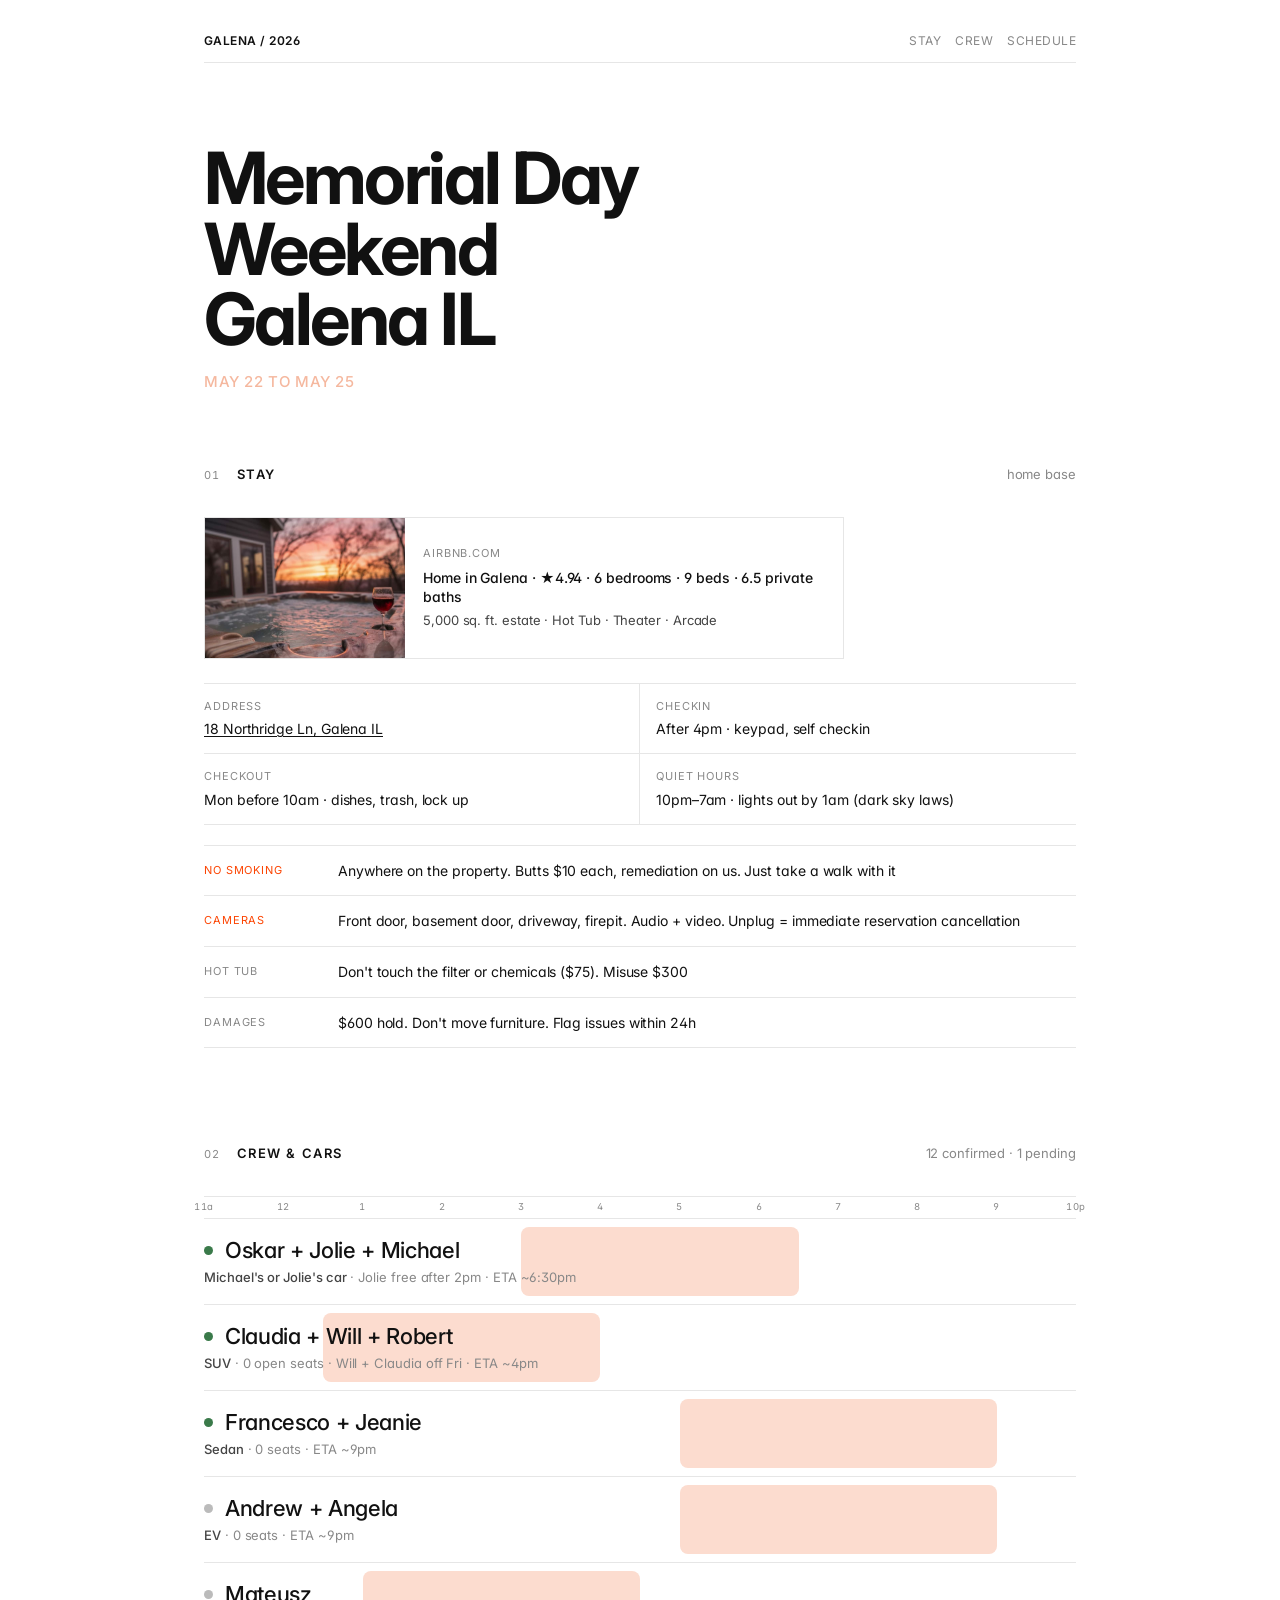
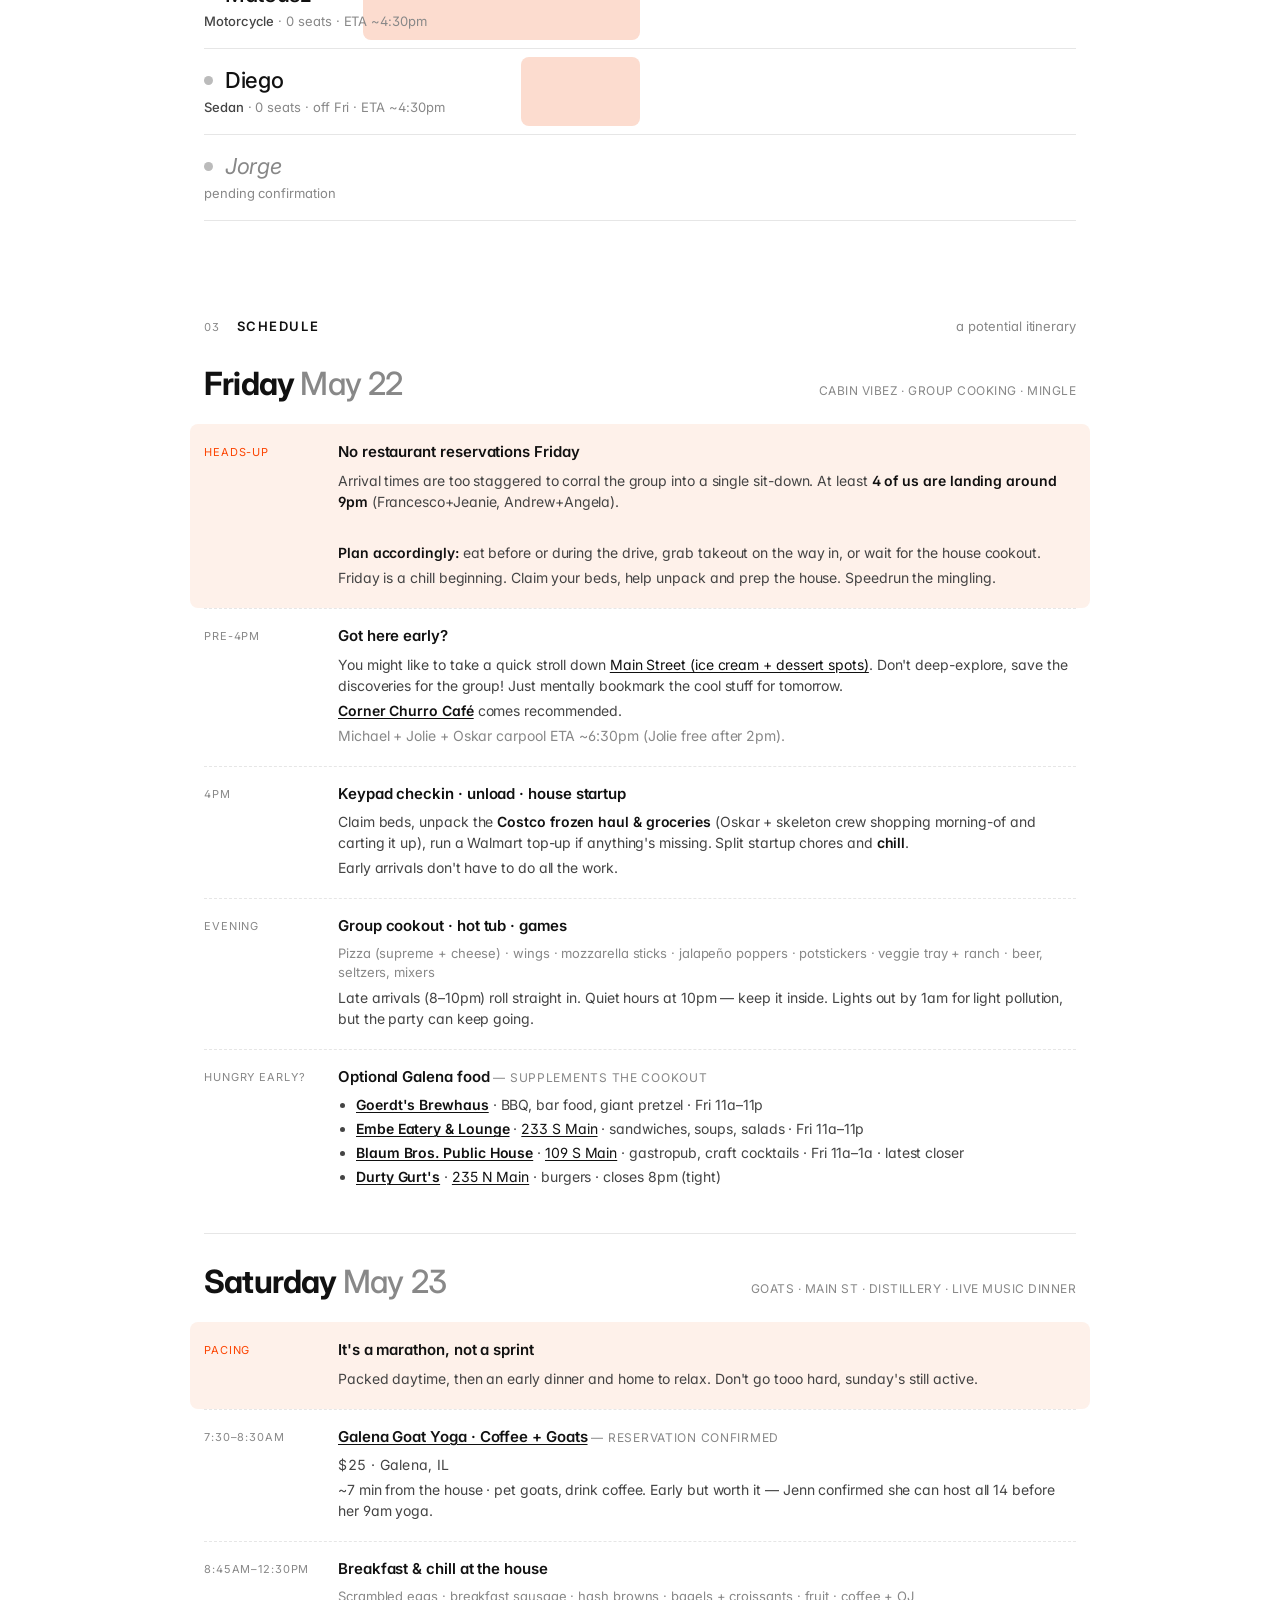
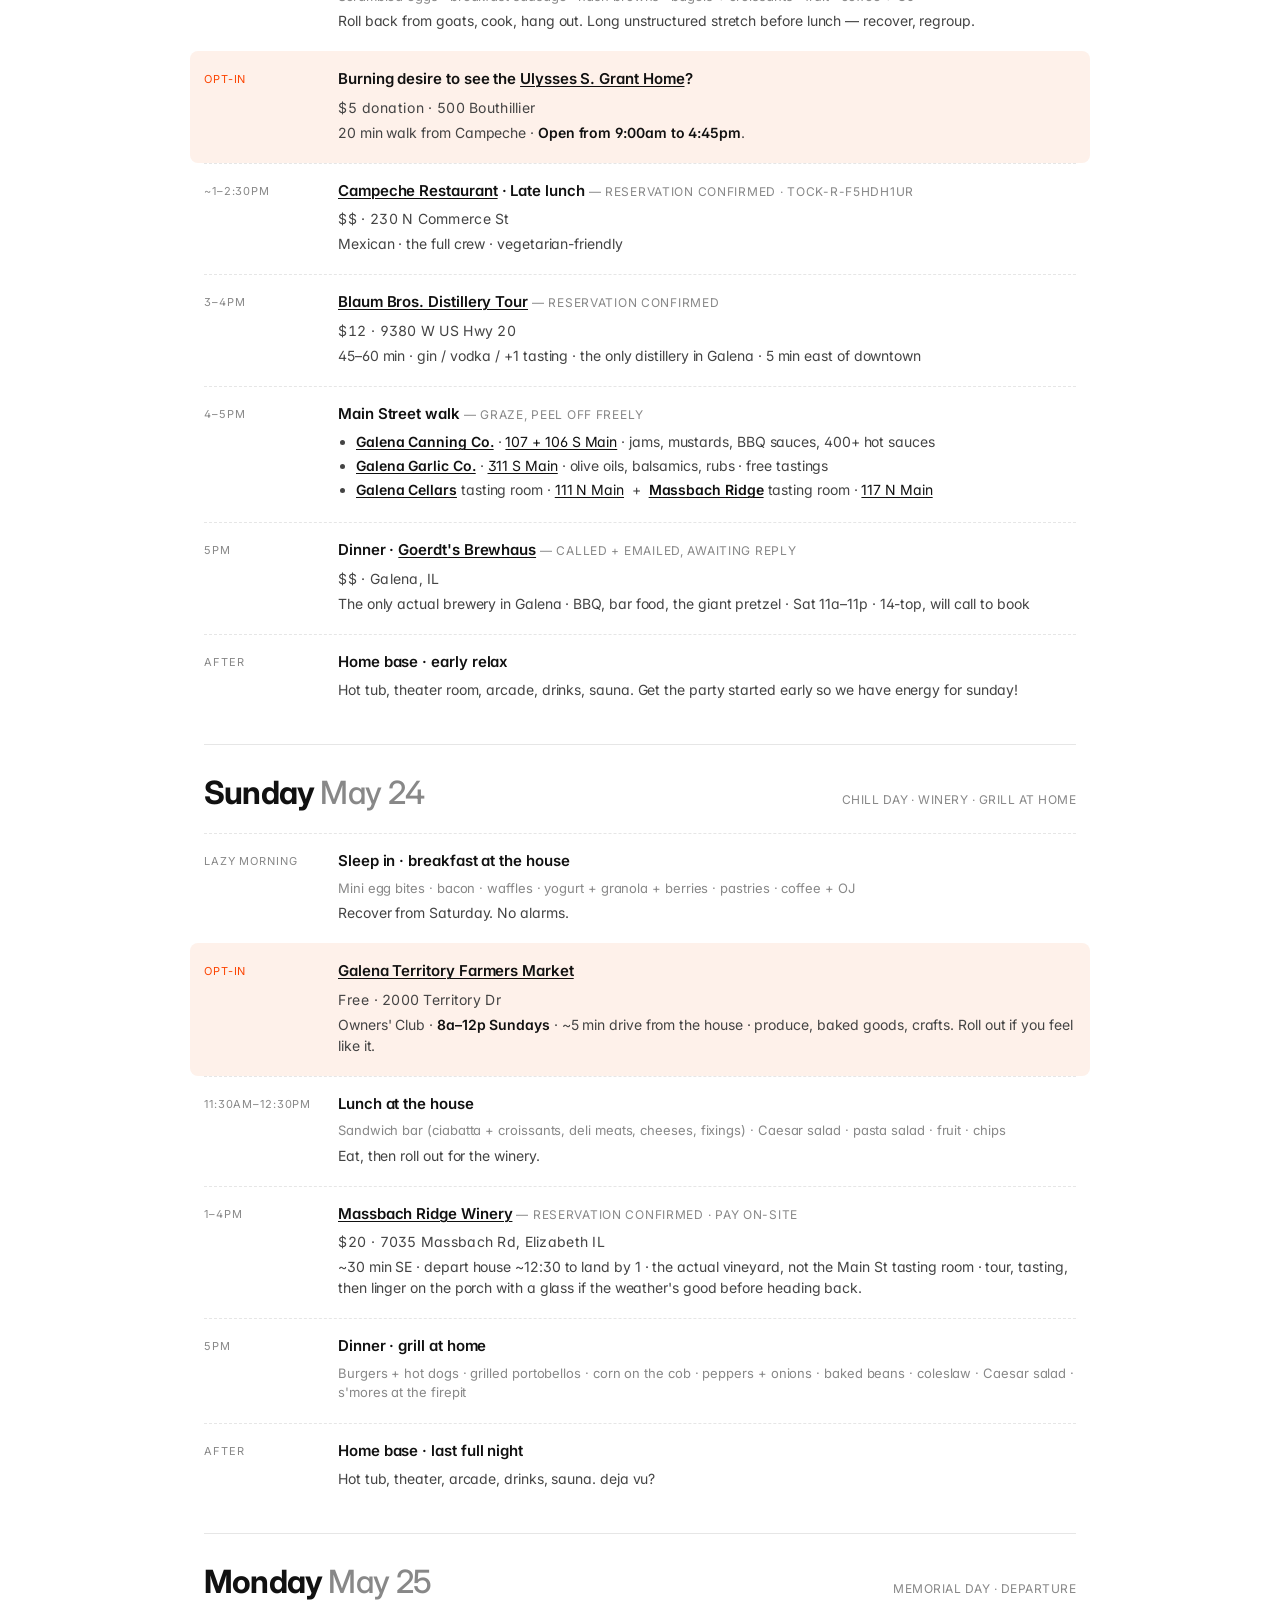
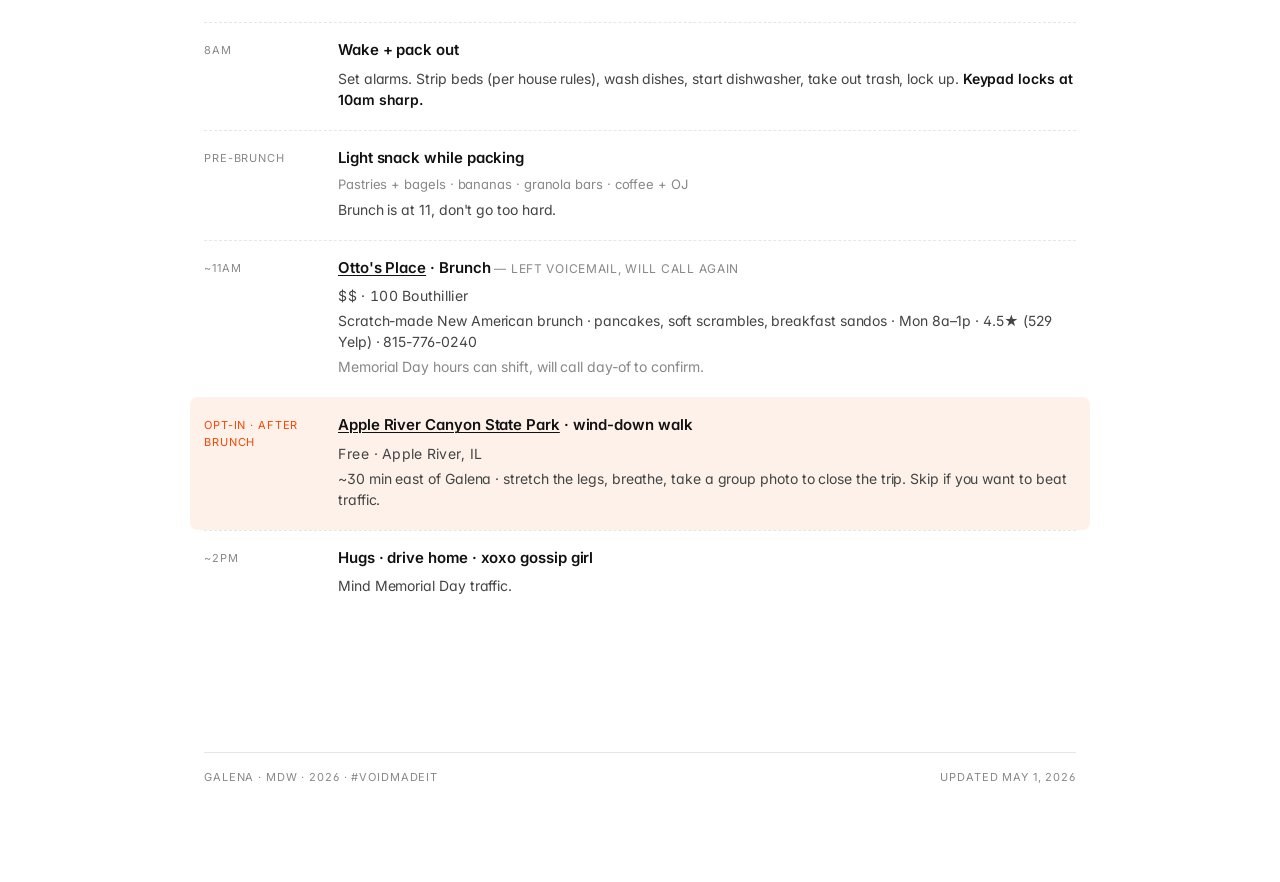
==== commit 7a218416: "Add per-meal menus to schedule cards - Fri cookout, Sat/Sun breakfast, Sun lunch, Sun grill, Mon pre" ====
--- a/docs/index.html
+++ b/docs/index.html
@@ -193,9 +193,9 @@
           <div class="time">Evening</div>
           <div>
             <h4>Group cookout · hot tub · games</h4>
-            <p>Cook the Costco haul together at the house. Hot tub, drinks, board games, mingle. Late arrivals
-              (8–10pm) roll straight in. Quiet hours kick in at 10pm, we'll keep it inside or down. Lights out by 1am
-              for light pollution reasons but we can keep the party going.</p>
+            <p class="menu">Pizza (supreme + cheese) · wings · mozzarella sticks · jalapeño poppers · potstickers · veggie tray + ranch · beer, seltzers, mixers</p>
+            <p>Late arrivals (8–10pm) roll straight in. Quiet hours at 10pm — keep it inside. Lights out by 1am for
+              light pollution, but the party can keep going.</p>
           </div>
         </div>
         <div class="block">
@@ -251,8 +251,8 @@
           <div class="time">8:45am–12:30pm</div>
           <div>
             <h4>Breakfast &amp; chill at the house</h4>
-            <p>Roll back from goats, cook breakfast, hang out. Long unstructured stretch before lunch — recover,
-              regroup, ease into the rest of the day.</p>
+            <p class="menu">Scrambled eggs · breakfast sausage · hash browns · bagels + croissants · fruit · coffee + OJ</p>
+            <p>Roll back from goats, cook, hang out. Long unstructured stretch before lunch — recover, regroup.</p>
           </div>
         </div>
         <div class="block warm">
@@ -343,6 +343,7 @@
           <div class="time">Lazy morning</div>
           <div>
             <h4>Sleep in · breakfast at the house</h4>
+            <p class="menu">Mini egg bites · bacon · waffles · yogurt + granola + berries · pastries · coffee + OJ</p>
             <p>Recover from Saturday. No alarms.</p>
           </div>
         </div>
@@ -362,7 +363,8 @@
           <div class="time">11:30am–12:30pm</div>
           <div>
             <h4>Lunch at the house</h4>
-            <p>Made and served at home. Eat, then roll out for the winery.</p>
+            <p class="menu">Sandwich bar (ciabatta + croissants, deli meats, cheeses, fixings) · Caesar salad · pasta salad · fruit · chips</p>
+            <p>Eat, then roll out for the winery.</p>
           </div>
         </div>
         <div class="block">
@@ -380,8 +382,8 @@
         <div class="block">
           <div class="time">5pm</div>
           <div>
-            <h4>Dinner</h4>
-            <p>No reservation, we fire up the grill and eat at home.</p>
+            <h4>Dinner · grill at home</h4>
+            <p class="menu">Burgers + hot dogs · grilled portobellos · corn on the cob · peppers + onions · baked beans · coleslaw · Caesar salad · s'mores at the firepit</p>
           </div>
         </div>
         <div class="block">
@@ -406,6 +408,14 @@
               <strong>Keypad
                 locks at 10am sharp.</strong>
             </p>
+          </div>
+        </div>
+        <div class="block">
+          <div class="time">Pre-brunch</div>
+          <div>
+            <h4>Light snack while packing</h4>
+            <p class="menu">Pastries + bagels · bananas · granola bars · coffee + OJ</p>
+            <p>Brunch is at 11, don't go too hard.</p>
           </div>
         </div>
         <div class="block">
--- a/docs/styles.css
+++ b/docs/styles.css
@@ -369,6 +369,11 @@
 }
 .block ul { margin: 6px 0; padding-left: 18px; color: var(--ink-soft); font-size: 14px; }
 .block li { margin-bottom: 3px; }
+.block p.menu {
+  color: var(--ink-faint);
+  font-size: 13px;
+  line-height: 1.5;
+}
 .block strong { color: var(--ink); font-weight: 600; }
 @media (max-width: 560px) {
   .day-head { grid-template-columns: 1fr; gap: 6px; }
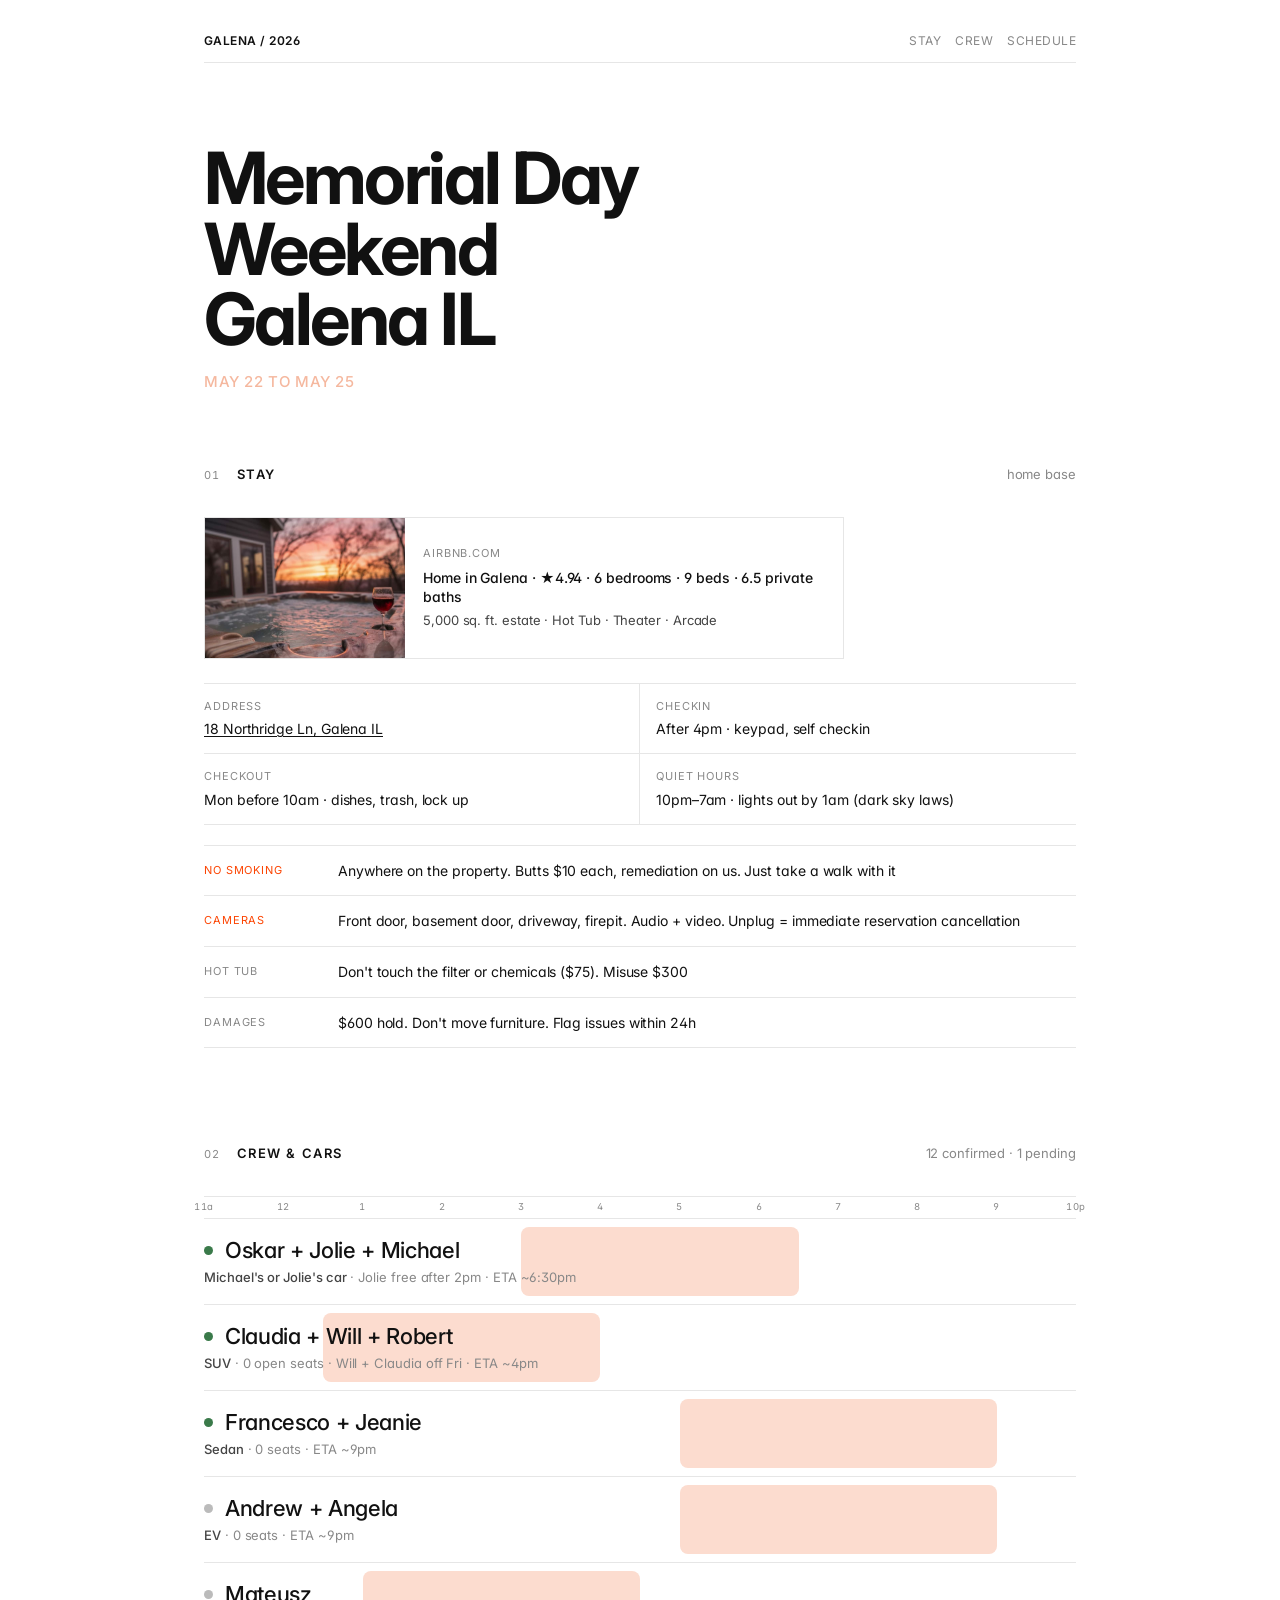
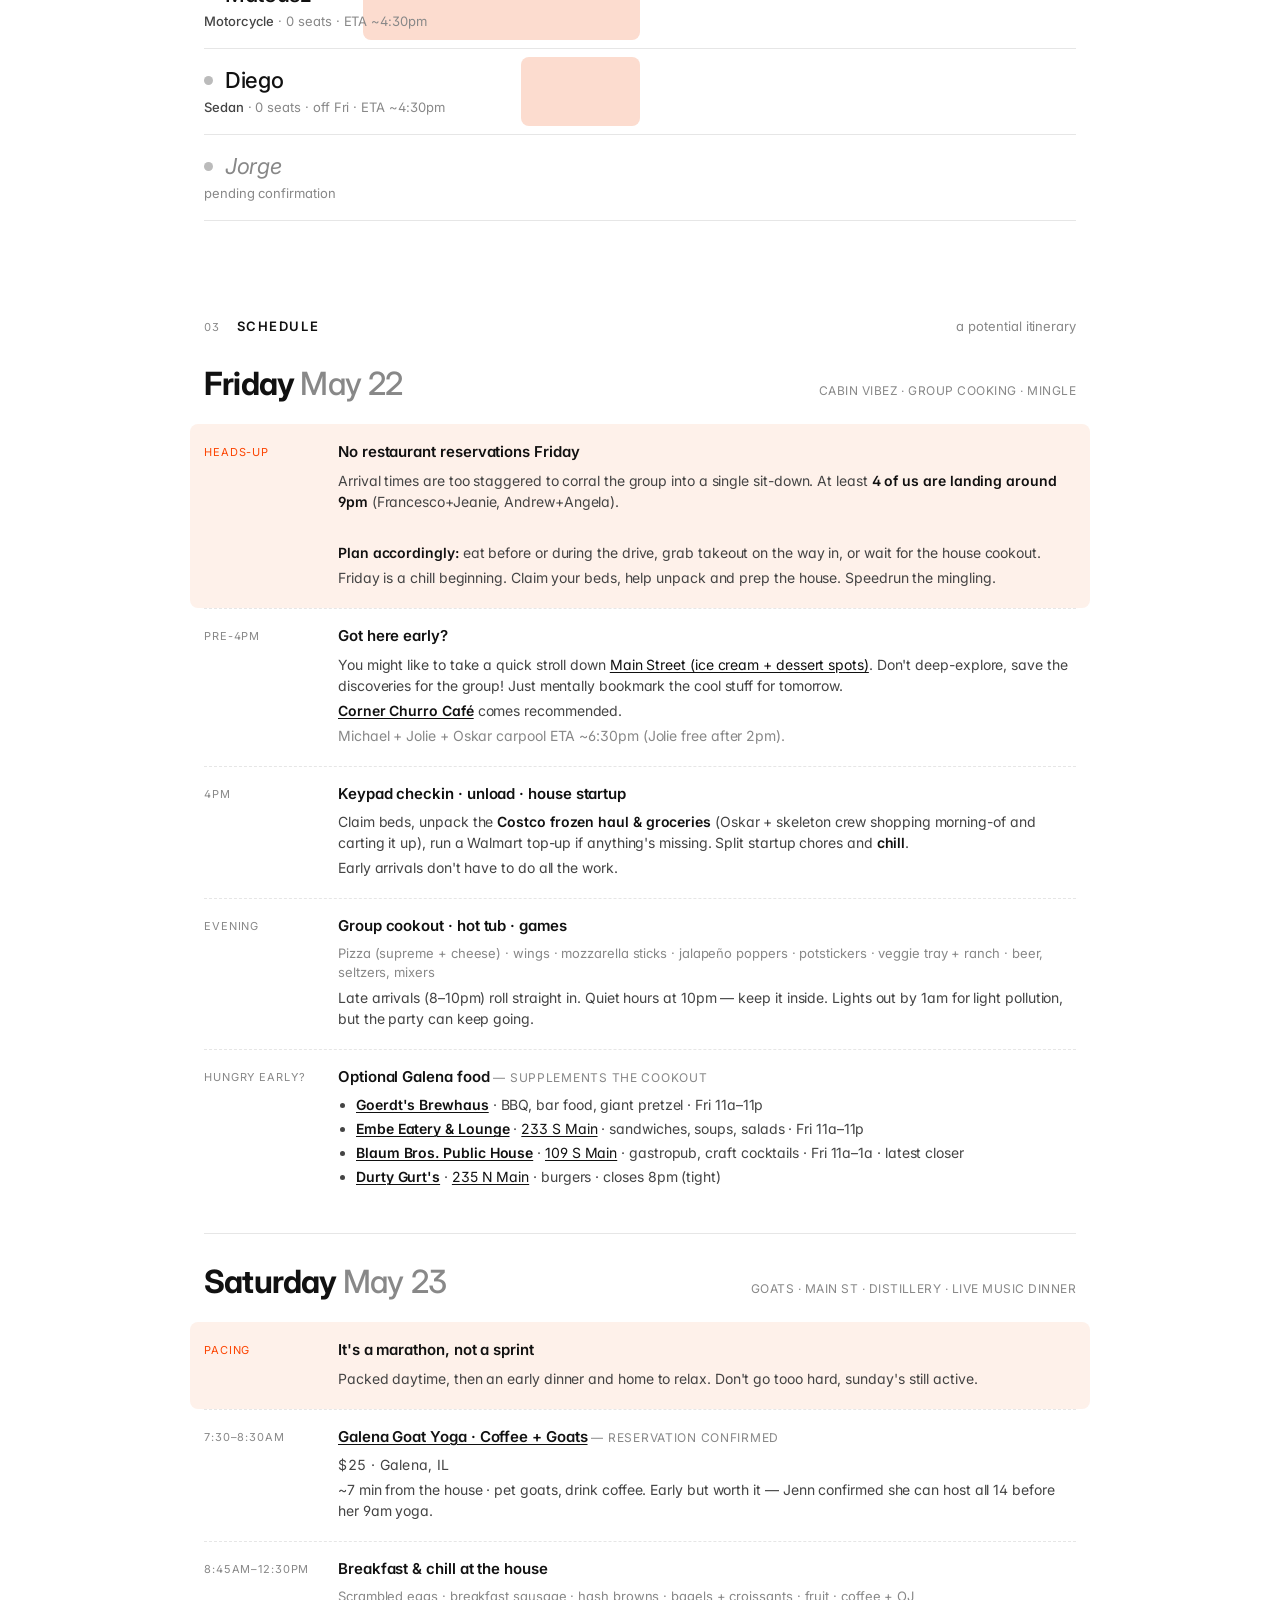
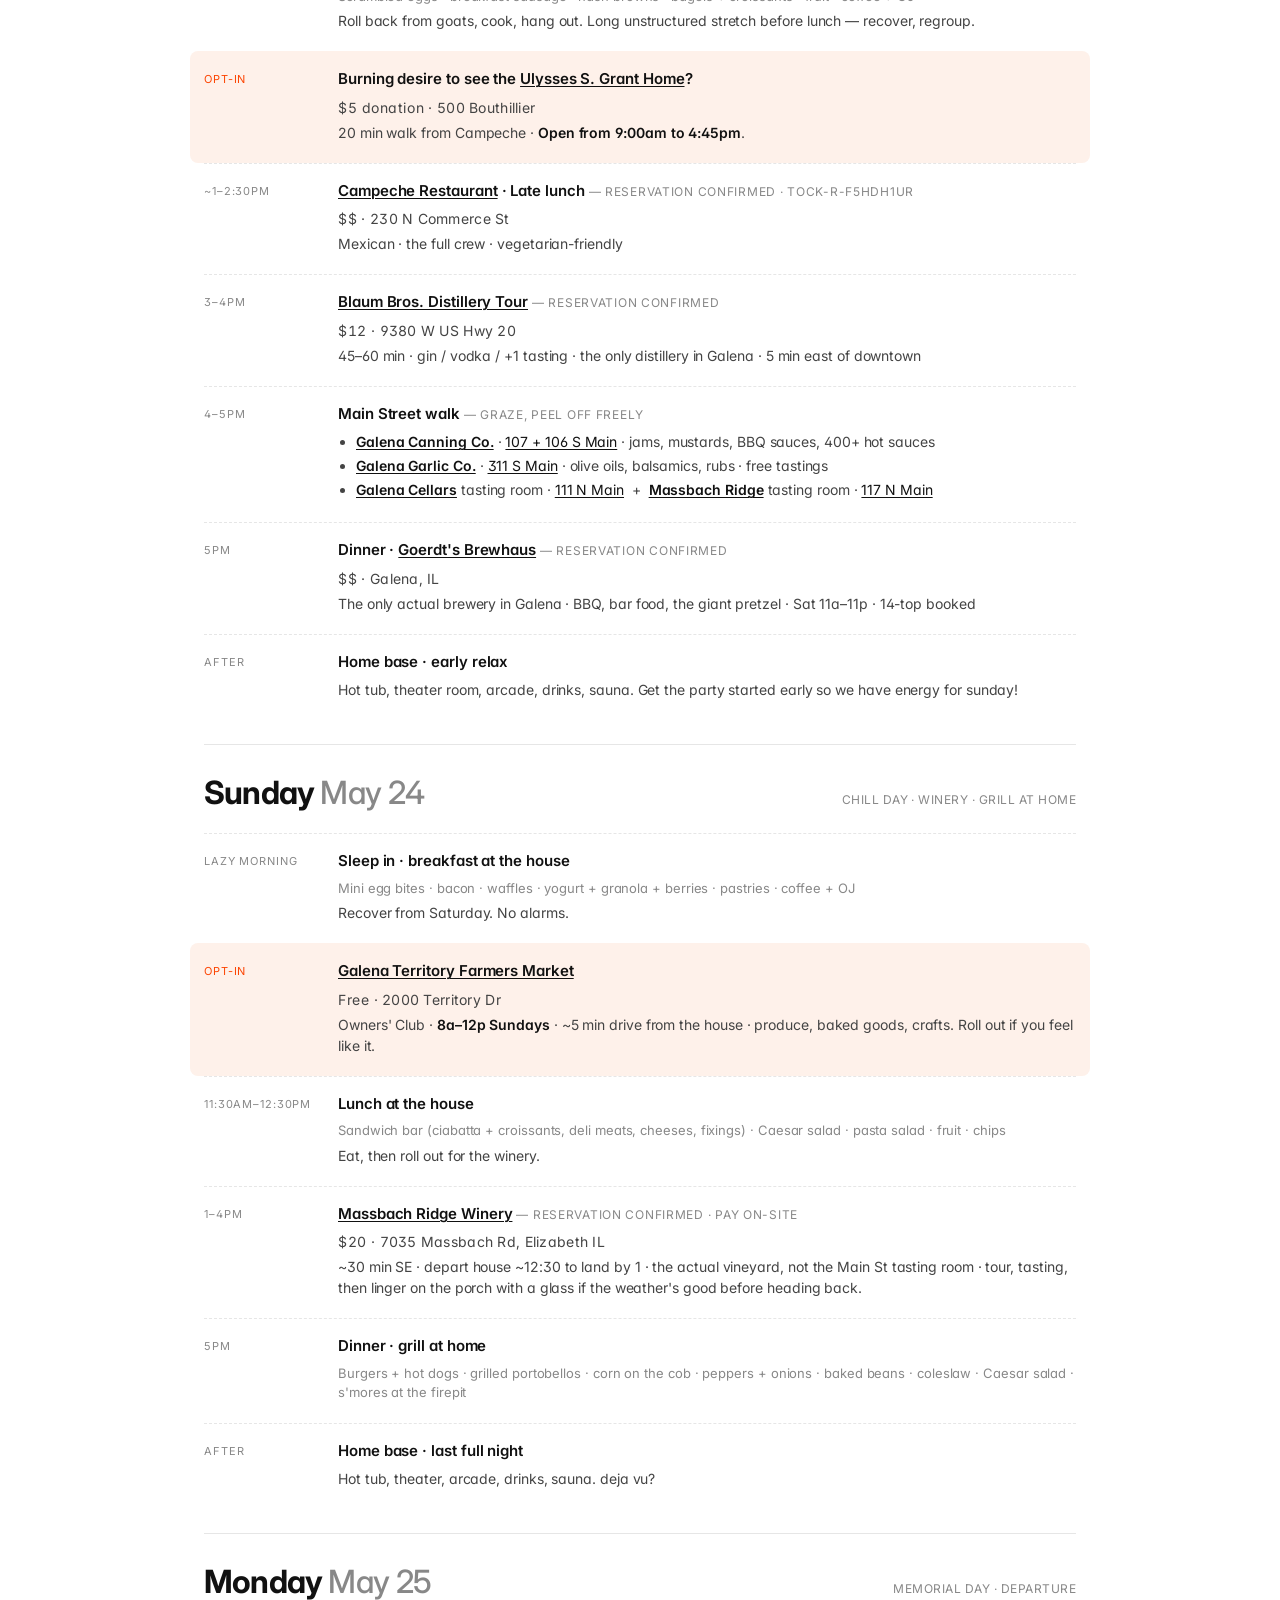
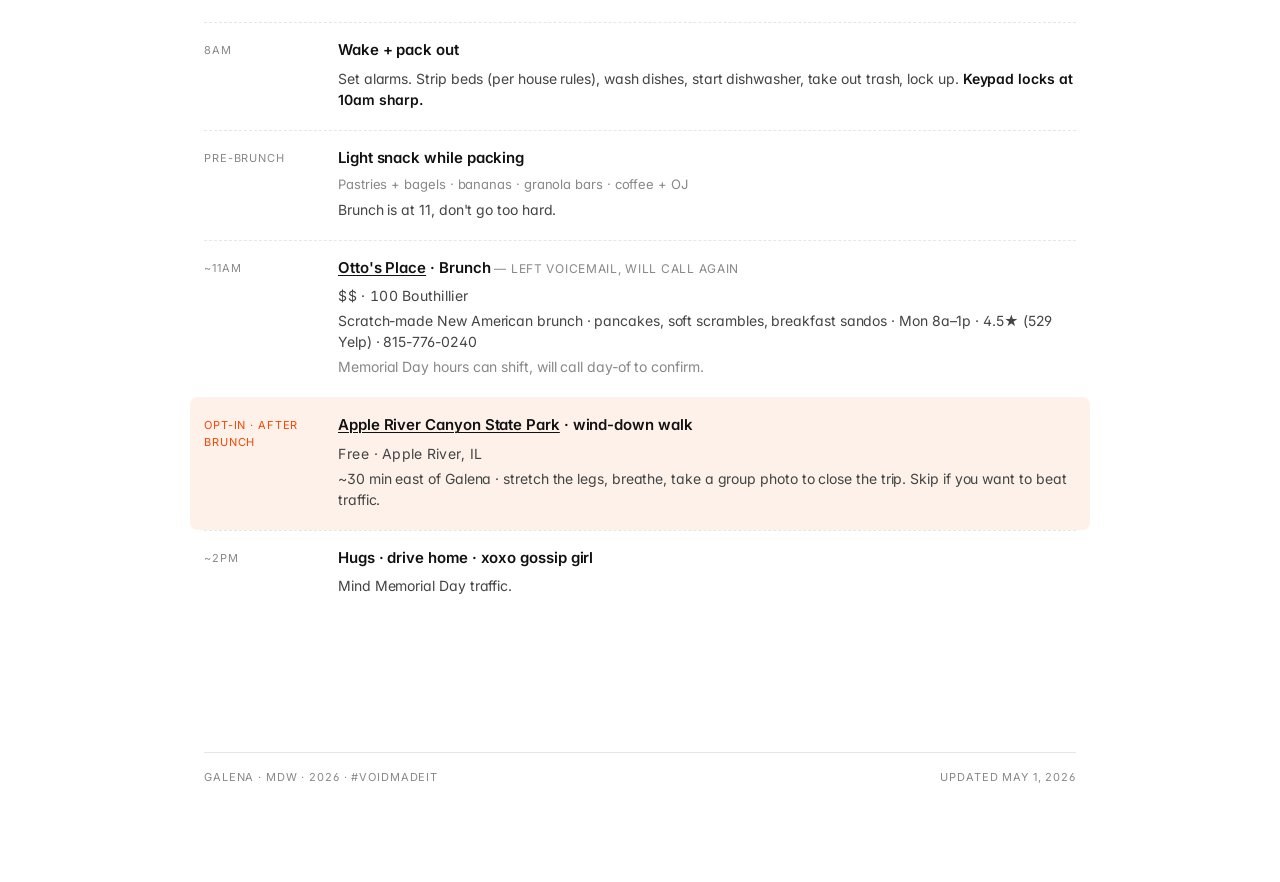
==== commit 4cca70f4: "Confirm Goerdt's Brewhaus reservation Co-Authored-By: Claude Opus 4.7 (1M context) <noreply@anthropi" ====
--- a/docs/index.html
+++ b/docs/index.html
@@ -316,12 +316,11 @@
           <div class="time">5pm</div>
           <div>
             <h4>Dinner · <a href="https://goerdtsbrewhaus.com/" target="_blank" rel="noopener">Goerdt's
-                Brewhaus</a> <span class="block-tag">— called + emailed, awaiting reply</span></h4>
+                Brewhaus</a> <span class="block-tag">— reservation confirmed</span></h4>
             <p class="cost-line"><span class="cost">$$</span> · <a
                 href="https://www.google.com/maps/search/?api=1&amp;query=Goerdts+Brewhaus+Galena+IL" target="_blank"
                 rel="noopener">Galena, IL</a></p>
-            <p>The only actual brewery in Galena · BBQ, bar food, the giant pretzel · Sat 11a–11p · 14-top, will call to
-              book</p>
+            <p>The only actual brewery in Galena · BBQ, bar food, the giant pretzel · Sat 11a–11p · 14-top booked</p>
           </div>
         </div>
         <div class="block">
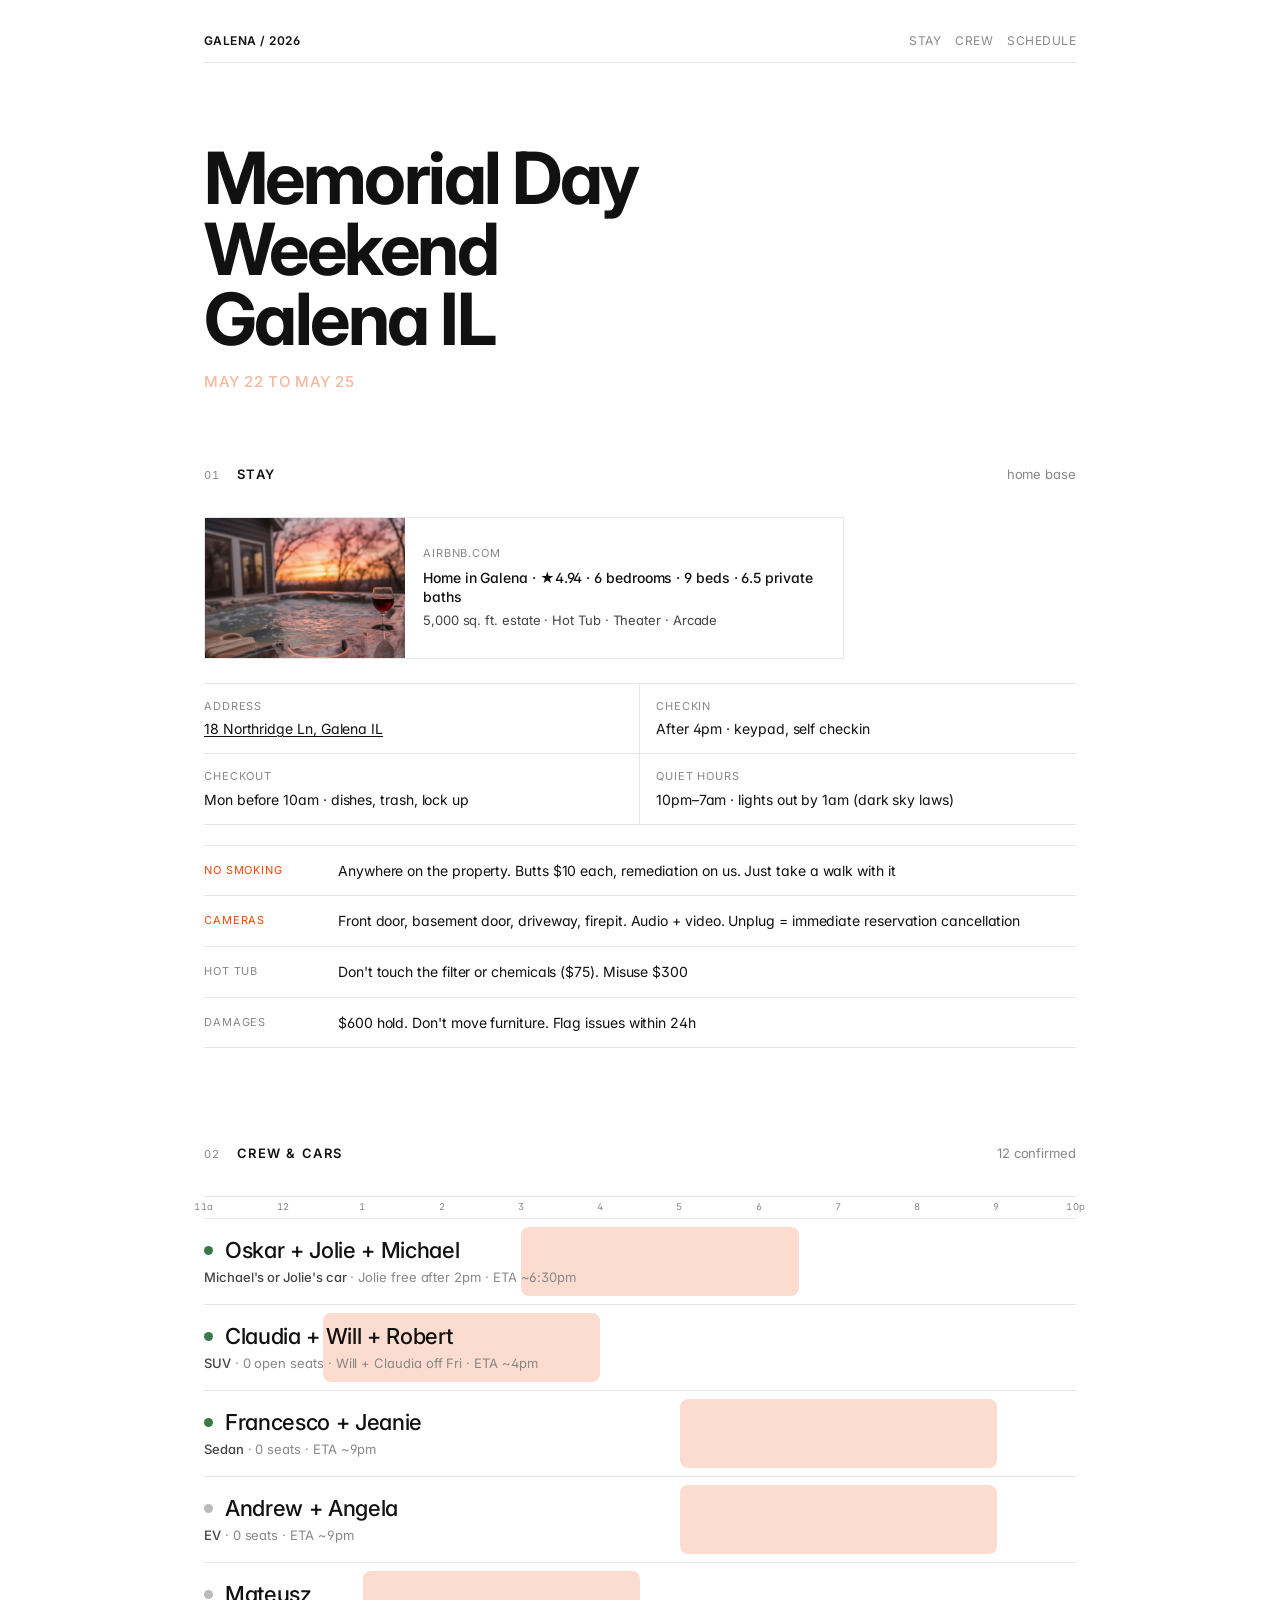
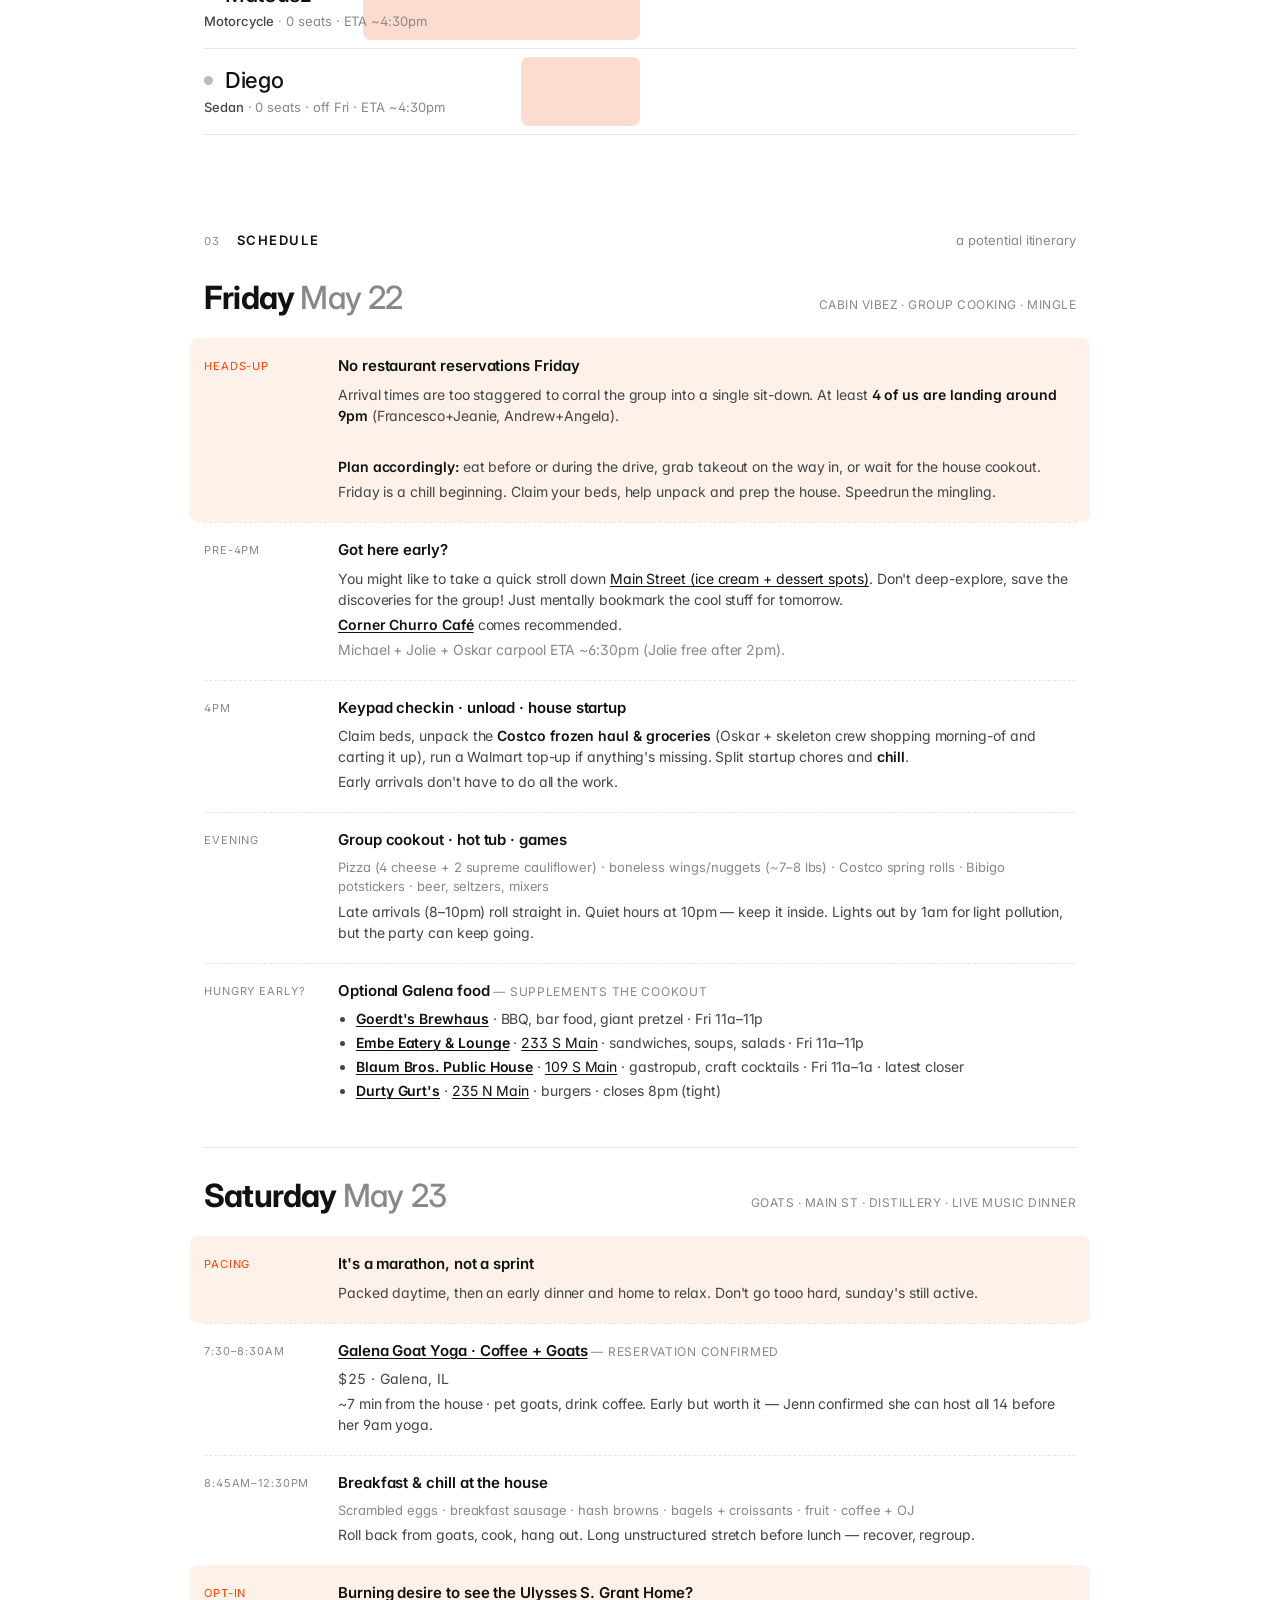
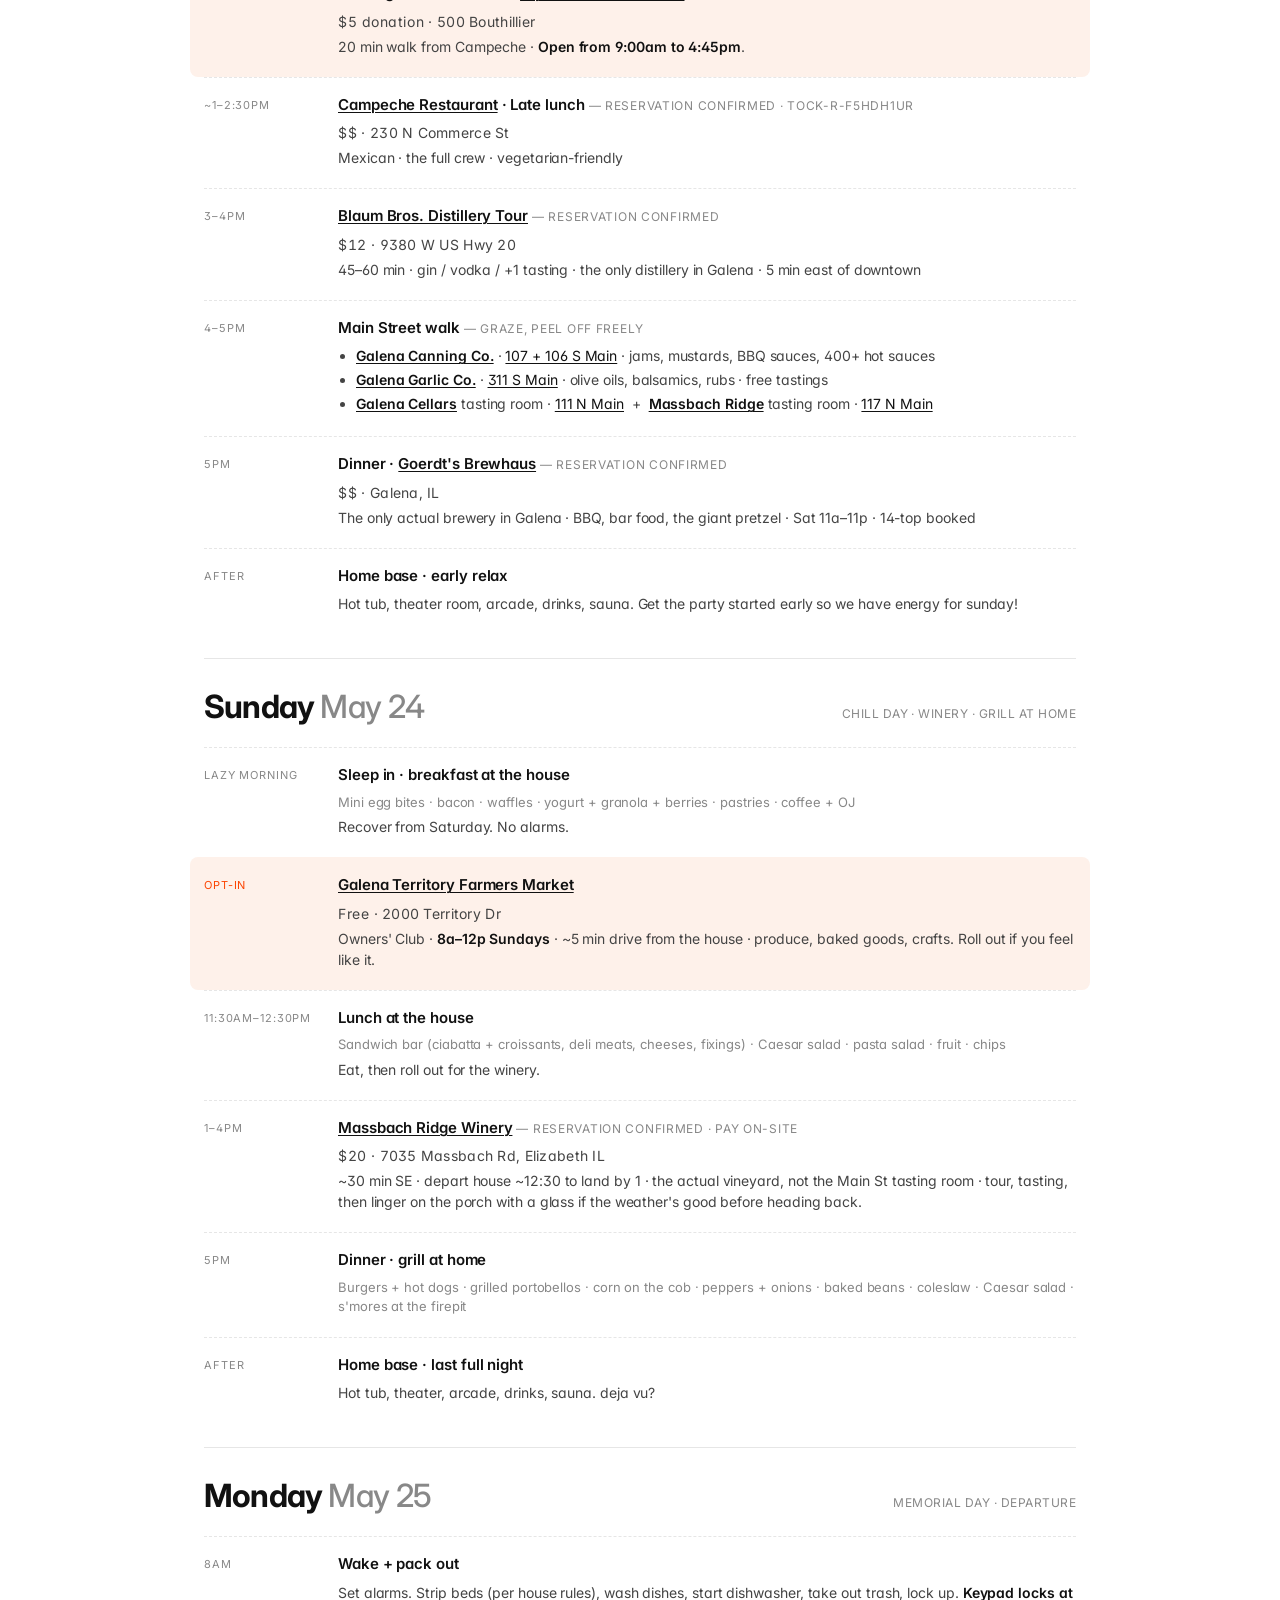
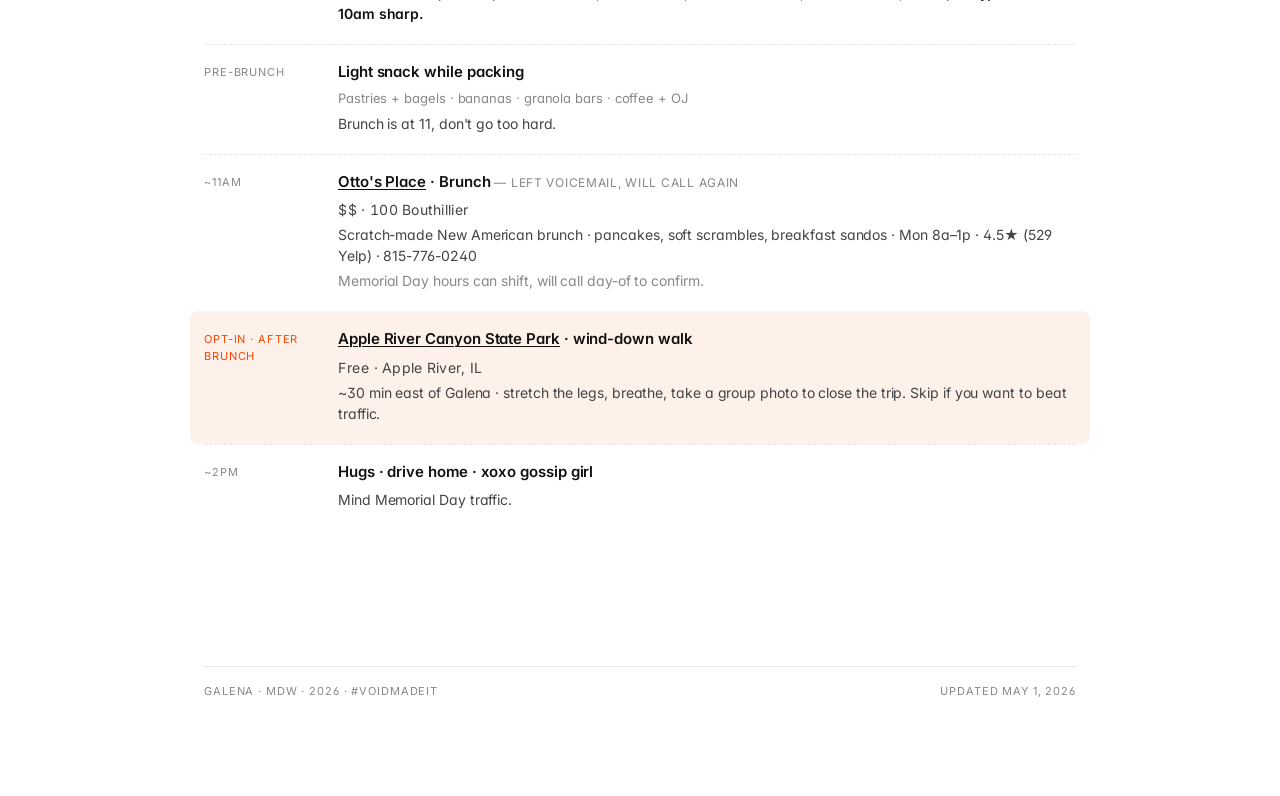
==== commit 05ded2c0: "Add food planning docs + drop Jorge from roster Per-day food plan with shopping lists split by store" ====
--- a/docs/index.html
+++ b/docs/index.html
@@ -91,7 +91,7 @@
       <div class="head">
         <span class="num">02</span>
         <h2>Crew &amp; Cars</h2>
-        <span class="sub">12 confirmed · 1 pending</span>
+        <span class="sub">12 confirmed</span>
       </div>
       <div class="fleet has-gantt">
         <div class="gantt-axis" aria-hidden="true">
@@ -133,10 +133,6 @@
           <div class="who"><span class="dot solo"></span>Diego</div>
           <div class="meta"><span class="vehicle">Sedan</span> · 0 seats · off Fri · ETA ~4:30pm</div>
         </div>
-        <div class="party tbd">
-          <div class="who"><span class="dot solo"></span>Jorge</div>
-          <div class="meta">pending confirmation</div>
-        </div>
       </div>
     </section>
 
@@ -193,7 +189,7 @@
           <div class="time">Evening</div>
           <div>
             <h4>Group cookout · hot tub · games</h4>
-            <p class="menu">Pizza (supreme + cheese) · wings · mozzarella sticks · jalapeño poppers · potstickers · veggie tray + ranch · beer, seltzers, mixers</p>
+            <p class="menu">Pizza (4 cheese + 2 supreme cauliflower) · boneless wings/nuggets (~7–8 lbs) · Costco spring rolls · Bibigo potstickers · beer, seltzers, mixers</p>
             <p>Late arrivals (8–10pm) roll straight in. Quiet hours at 10pm — keep it inside. Lights out by 1am for
               light pollution, but the party can keep going.</p>
           </div>
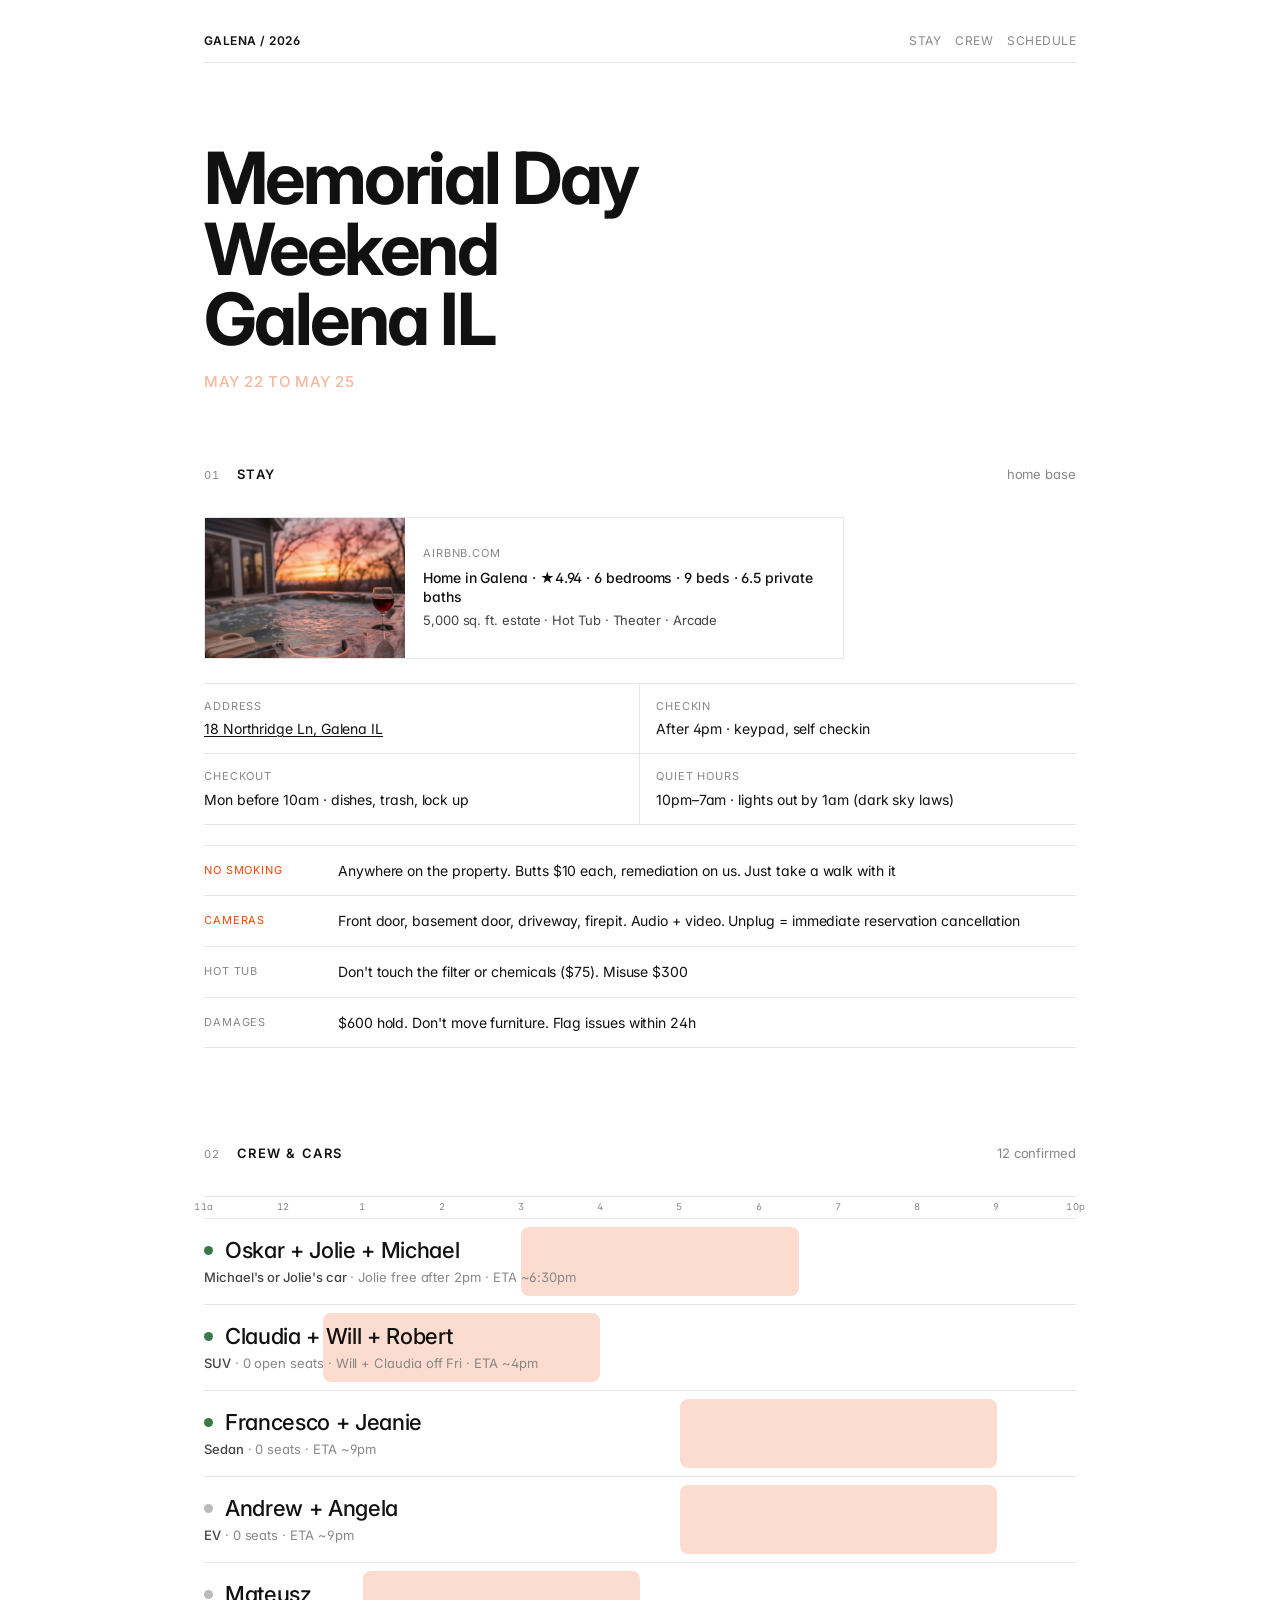
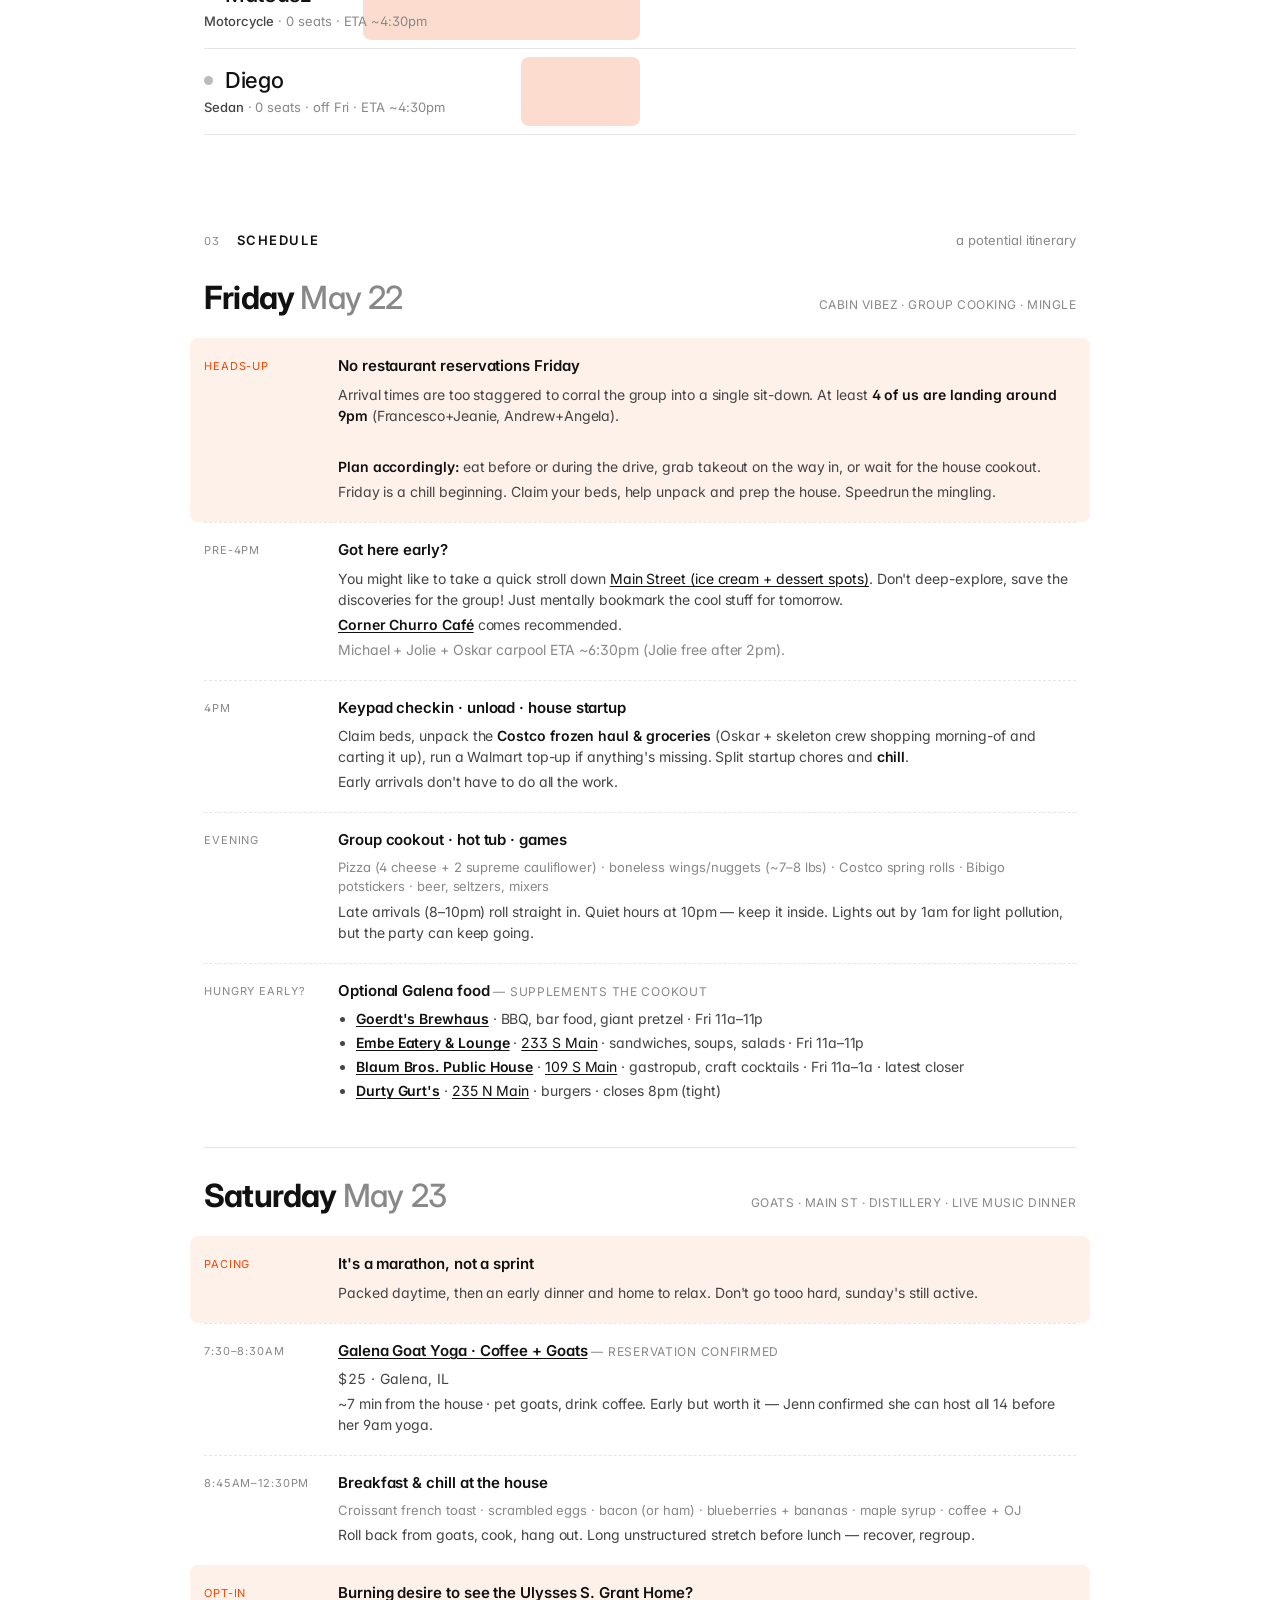
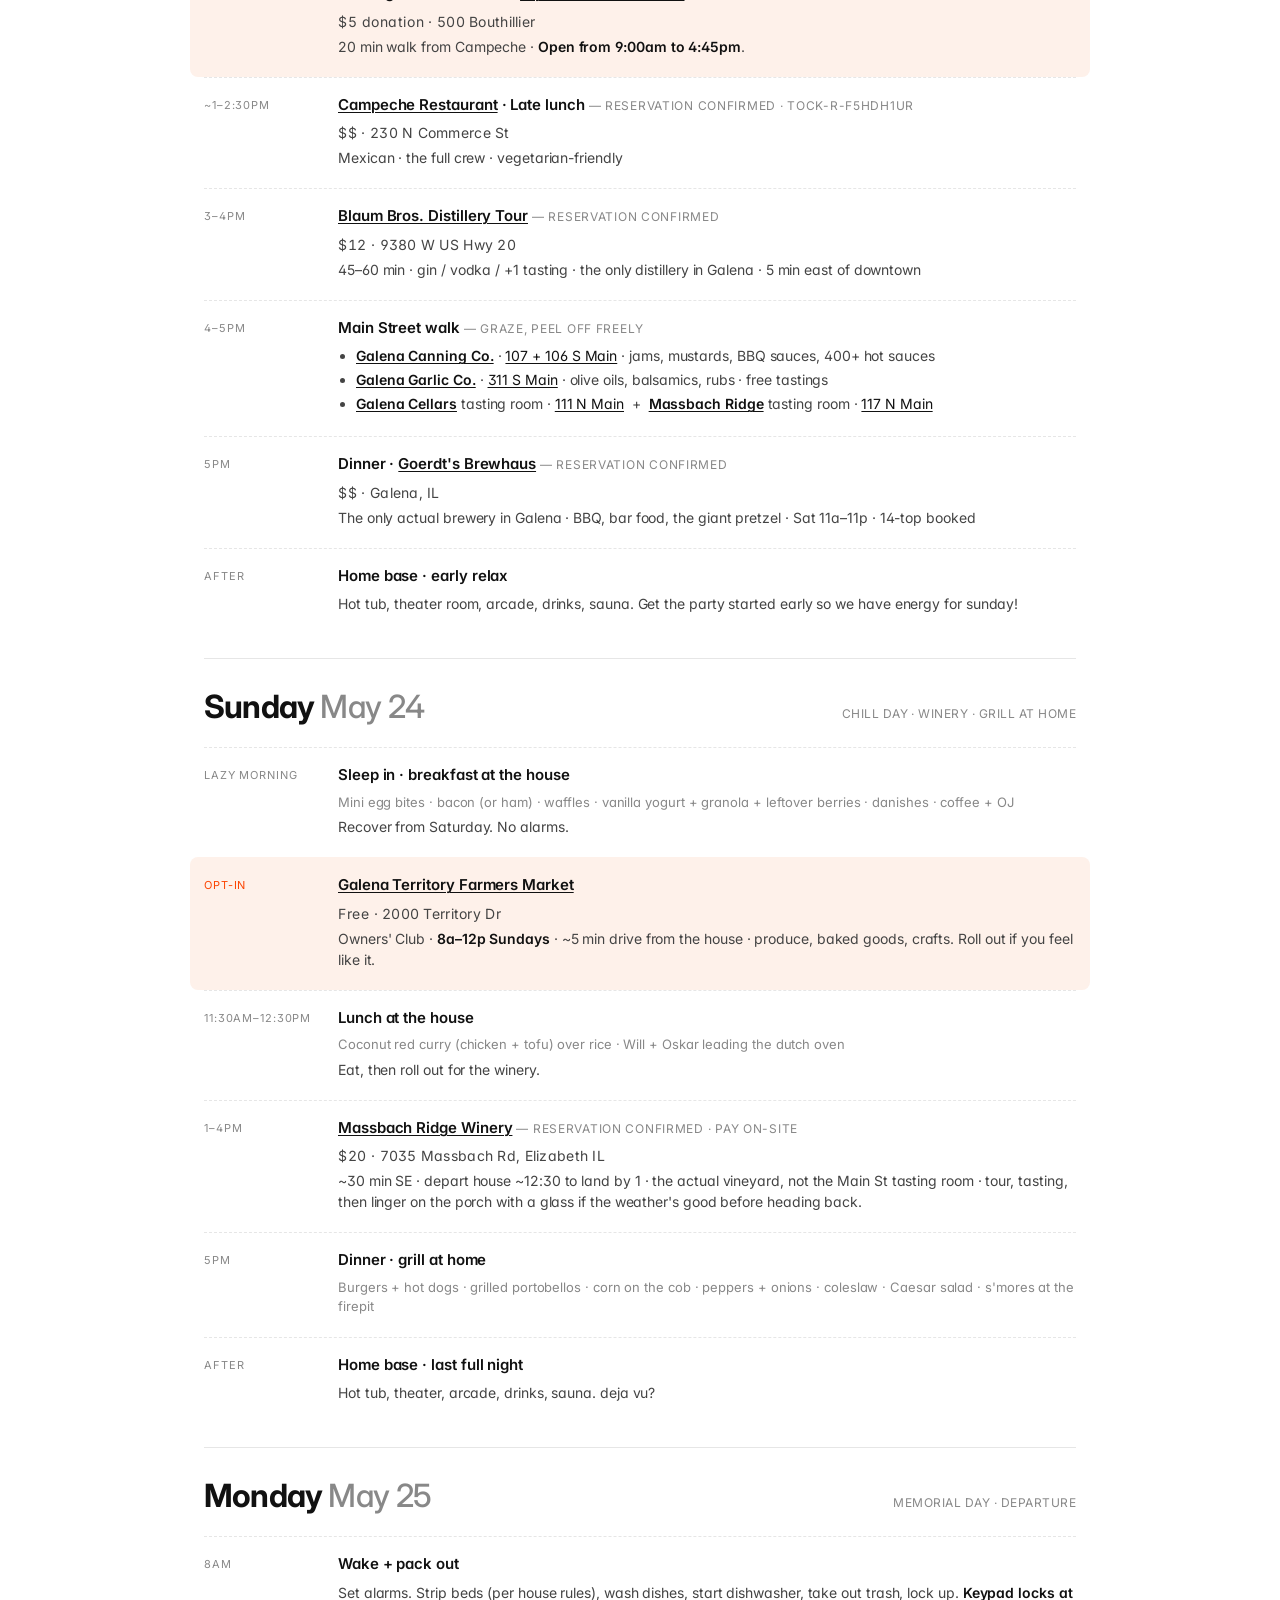
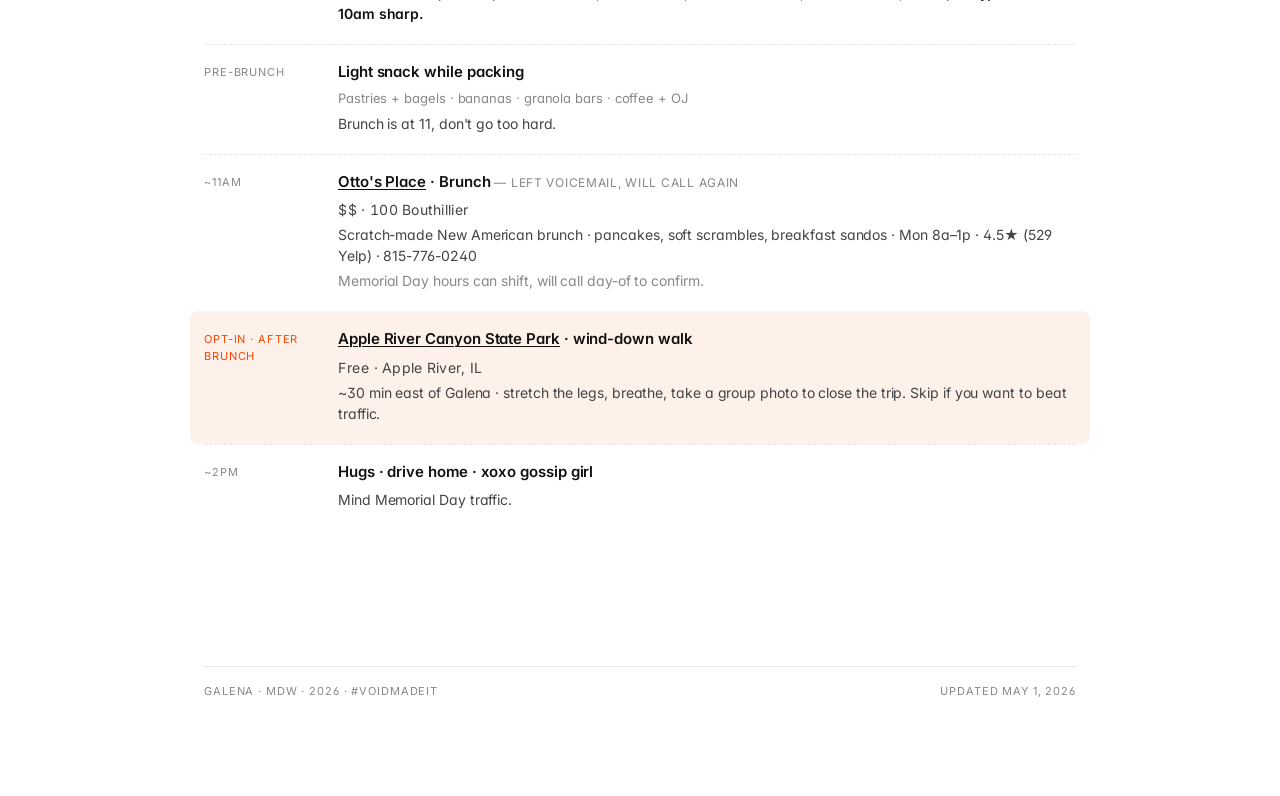
==== commit d3da46bf: "Add portobellos, sync site menus with food plan Sunday dinner gets grilled portobellos (1 big Costco" ====
--- a/docs/index.html
+++ b/docs/index.html
@@ -247,7 +247,7 @@
           <div class="time">8:45am–12:30pm</div>
           <div>
             <h4>Breakfast &amp; chill at the house</h4>
-            <p class="menu">Scrambled eggs · breakfast sausage · hash browns · bagels + croissants · fruit · coffee + OJ</p>
+            <p class="menu">Croissant french toast · scrambled eggs · bacon (or ham) · blueberries + bananas · maple syrup · coffee + OJ</p>
             <p>Roll back from goats, cook, hang out. Long unstructured stretch before lunch — recover, regroup.</p>
           </div>
         </div>
@@ -338,7 +338,7 @@
           <div class="time">Lazy morning</div>
           <div>
             <h4>Sleep in · breakfast at the house</h4>
-            <p class="menu">Mini egg bites · bacon · waffles · yogurt + granola + berries · pastries · coffee + OJ</p>
+            <p class="menu">Mini egg bites · bacon (or ham) · waffles · vanilla yogurt + granola + leftover berries · danishes · coffee + OJ</p>
             <p>Recover from Saturday. No alarms.</p>
           </div>
         </div>
@@ -358,7 +358,7 @@
           <div class="time">11:30am–12:30pm</div>
           <div>
             <h4>Lunch at the house</h4>
-            <p class="menu">Sandwich bar (ciabatta + croissants, deli meats, cheeses, fixings) · Caesar salad · pasta salad · fruit · chips</p>
+            <p class="menu">Coconut red curry (chicken + tofu) over rice · Will + Oskar leading the dutch oven</p>
             <p>Eat, then roll out for the winery.</p>
           </div>
         </div>
@@ -378,7 +378,7 @@
           <div class="time">5pm</div>
           <div>
             <h4>Dinner · grill at home</h4>
-            <p class="menu">Burgers + hot dogs · grilled portobellos · corn on the cob · peppers + onions · baked beans · coleslaw · Caesar salad · s'mores at the firepit</p>
+            <p class="menu">Burgers + hot dogs · grilled portobellos · corn on the cob · peppers + onions · coleslaw · Caesar salad · s'mores at the firepit</p>
           </div>
         </div>
         <div class="block">
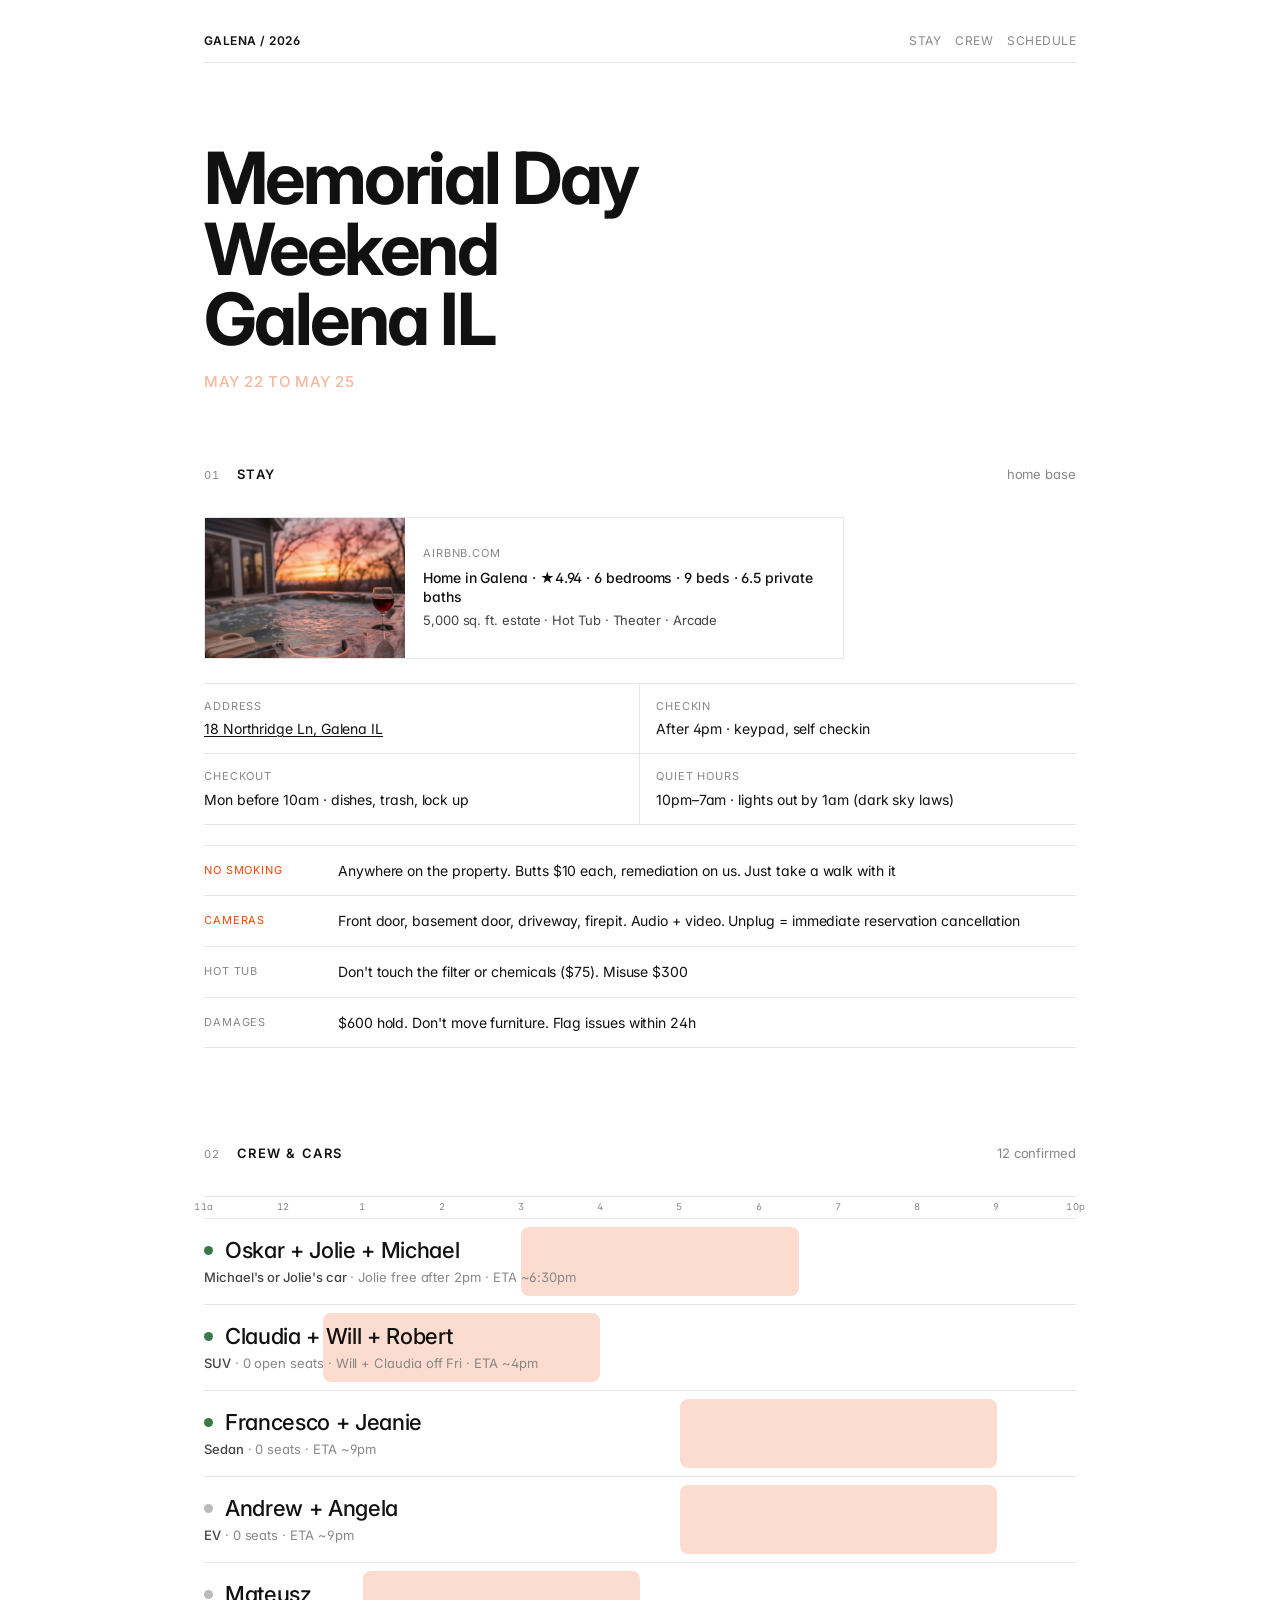
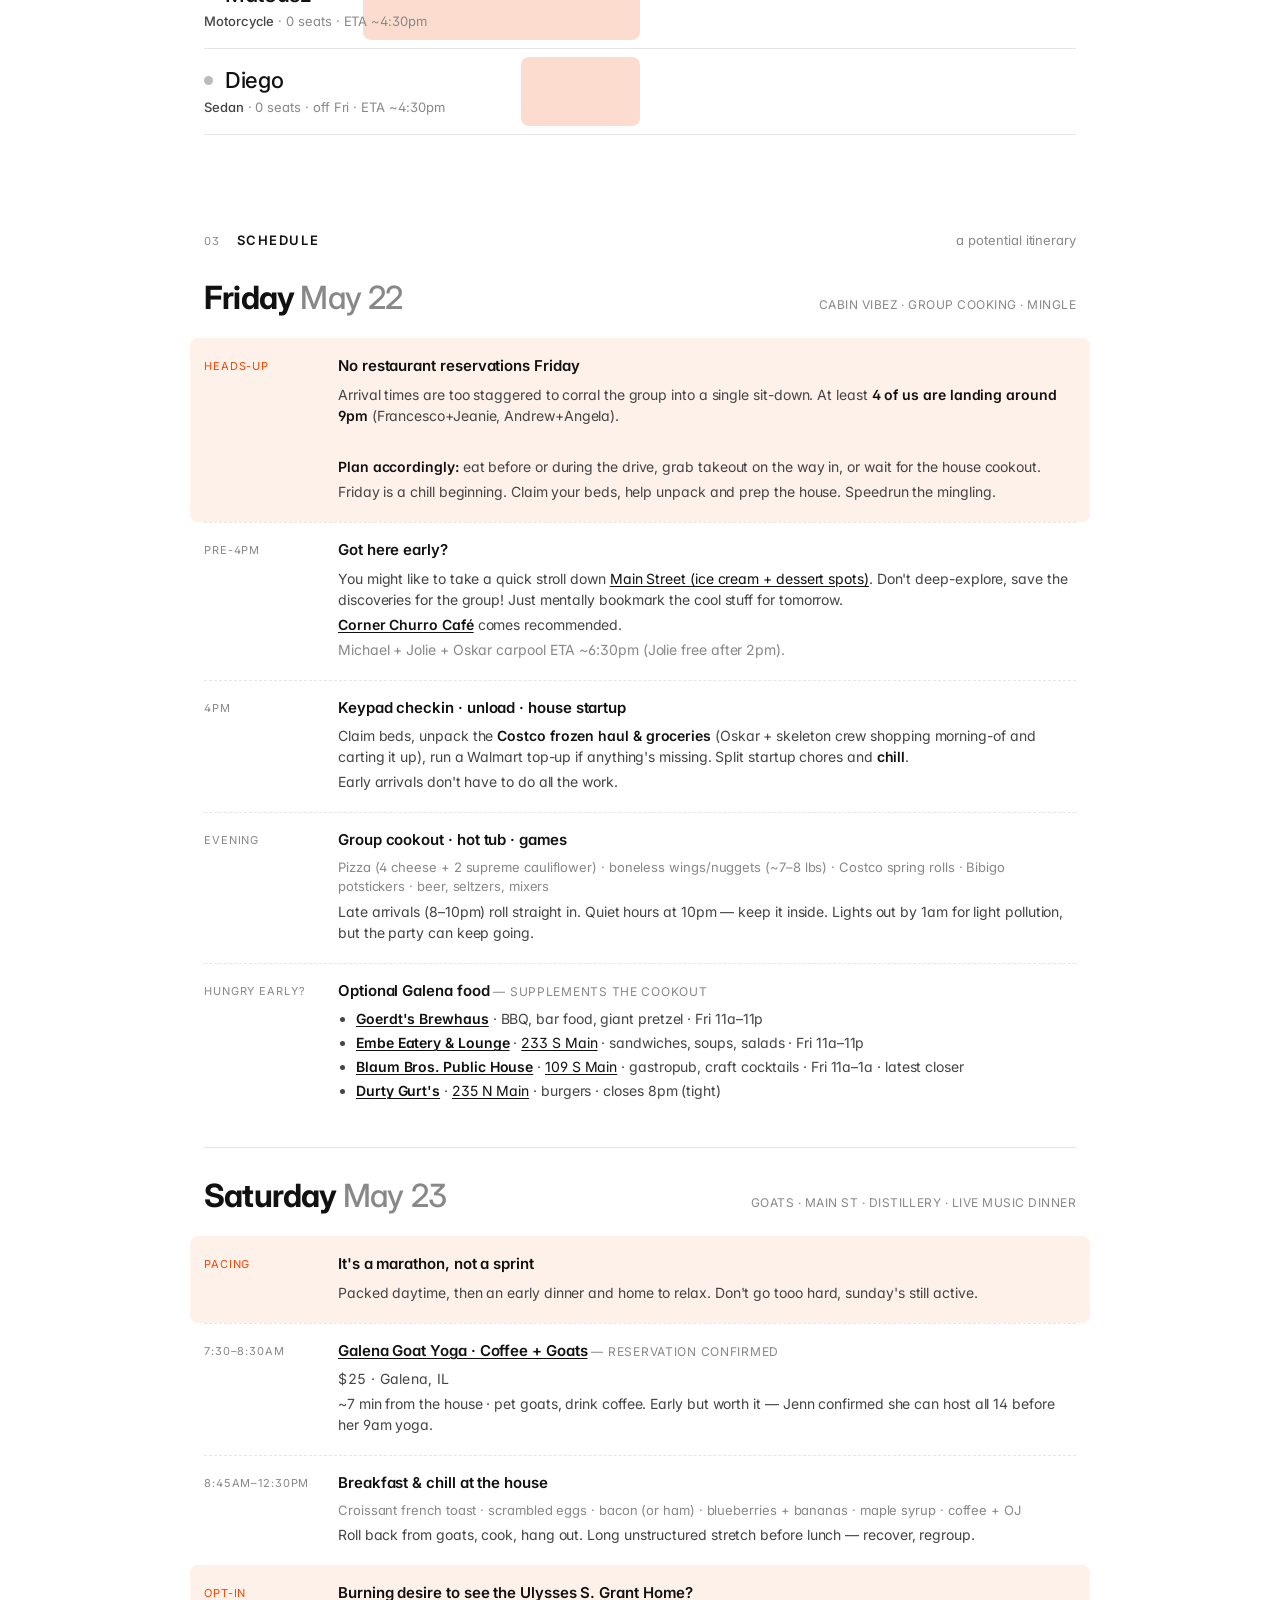
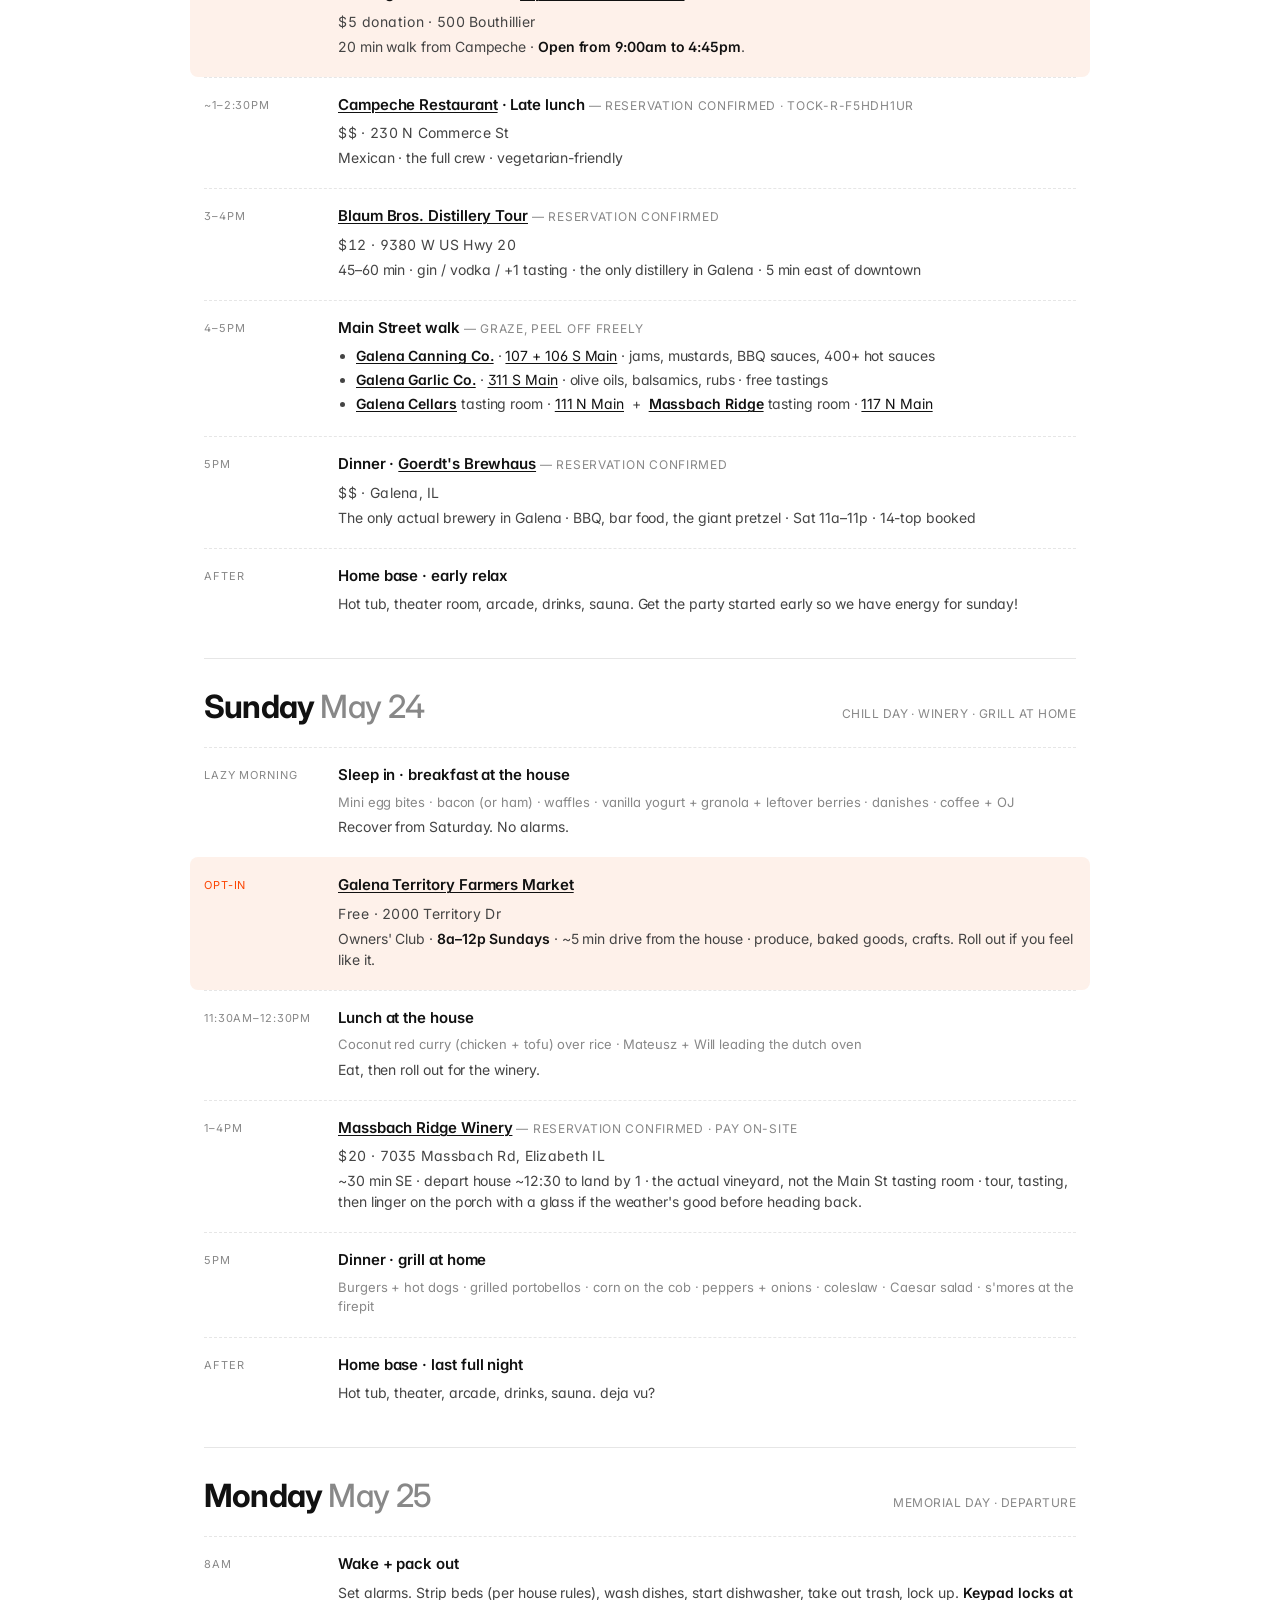
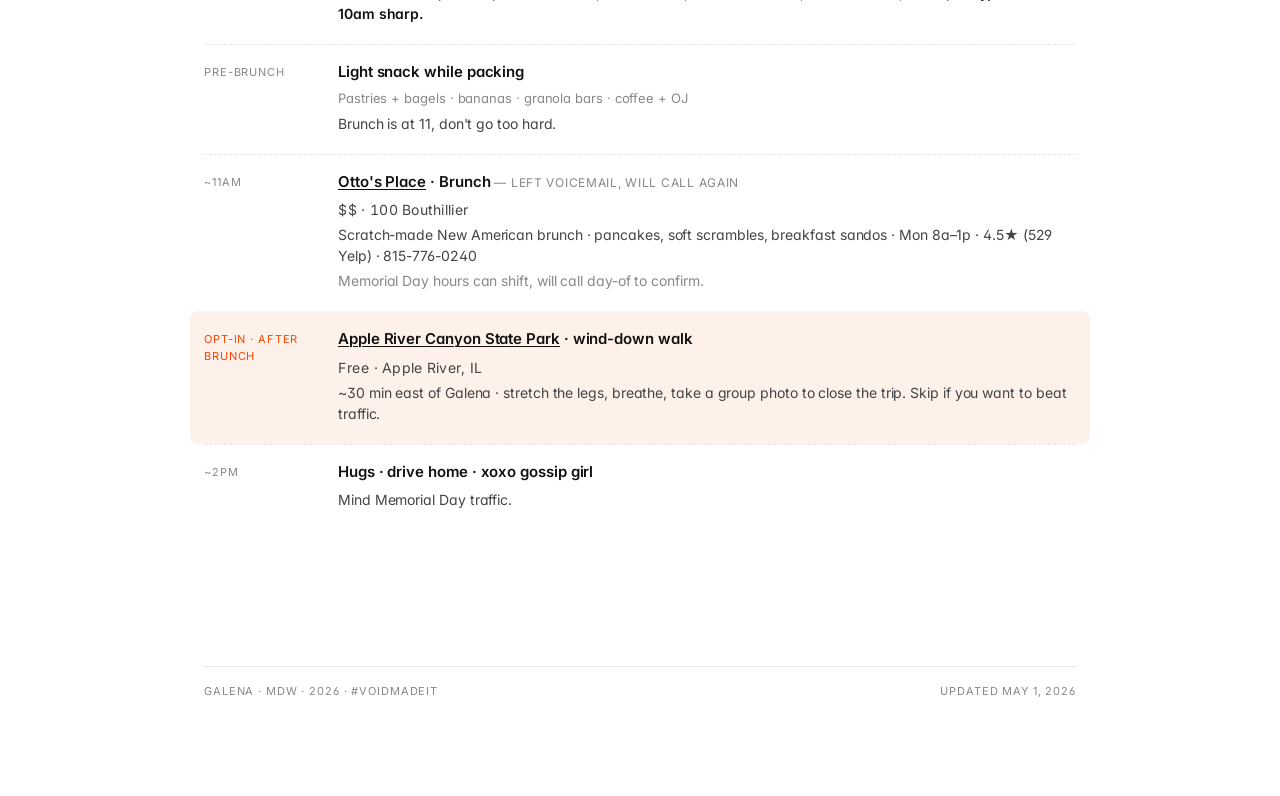
==== commit b0fcdc5f: "Fix curry chef credits: Mateusz + Will, not Will + Oskar Co-Authored-By: Claude Opus 4.7 (1M context" ====
--- a/docs/index.html
+++ b/docs/index.html
@@ -358,7 +358,7 @@
           <div class="time">11:30am–12:30pm</div>
           <div>
             <h4>Lunch at the house</h4>
-            <p class="menu">Coconut red curry (chicken + tofu) over rice · Will + Oskar leading the dutch oven</p>
+            <p class="menu">Coconut red curry (chicken + tofu) over rice · Mateusz + Will leading the dutch oven</p>
             <p>Eat, then roll out for the winery.</p>
           </div>
         </div>
